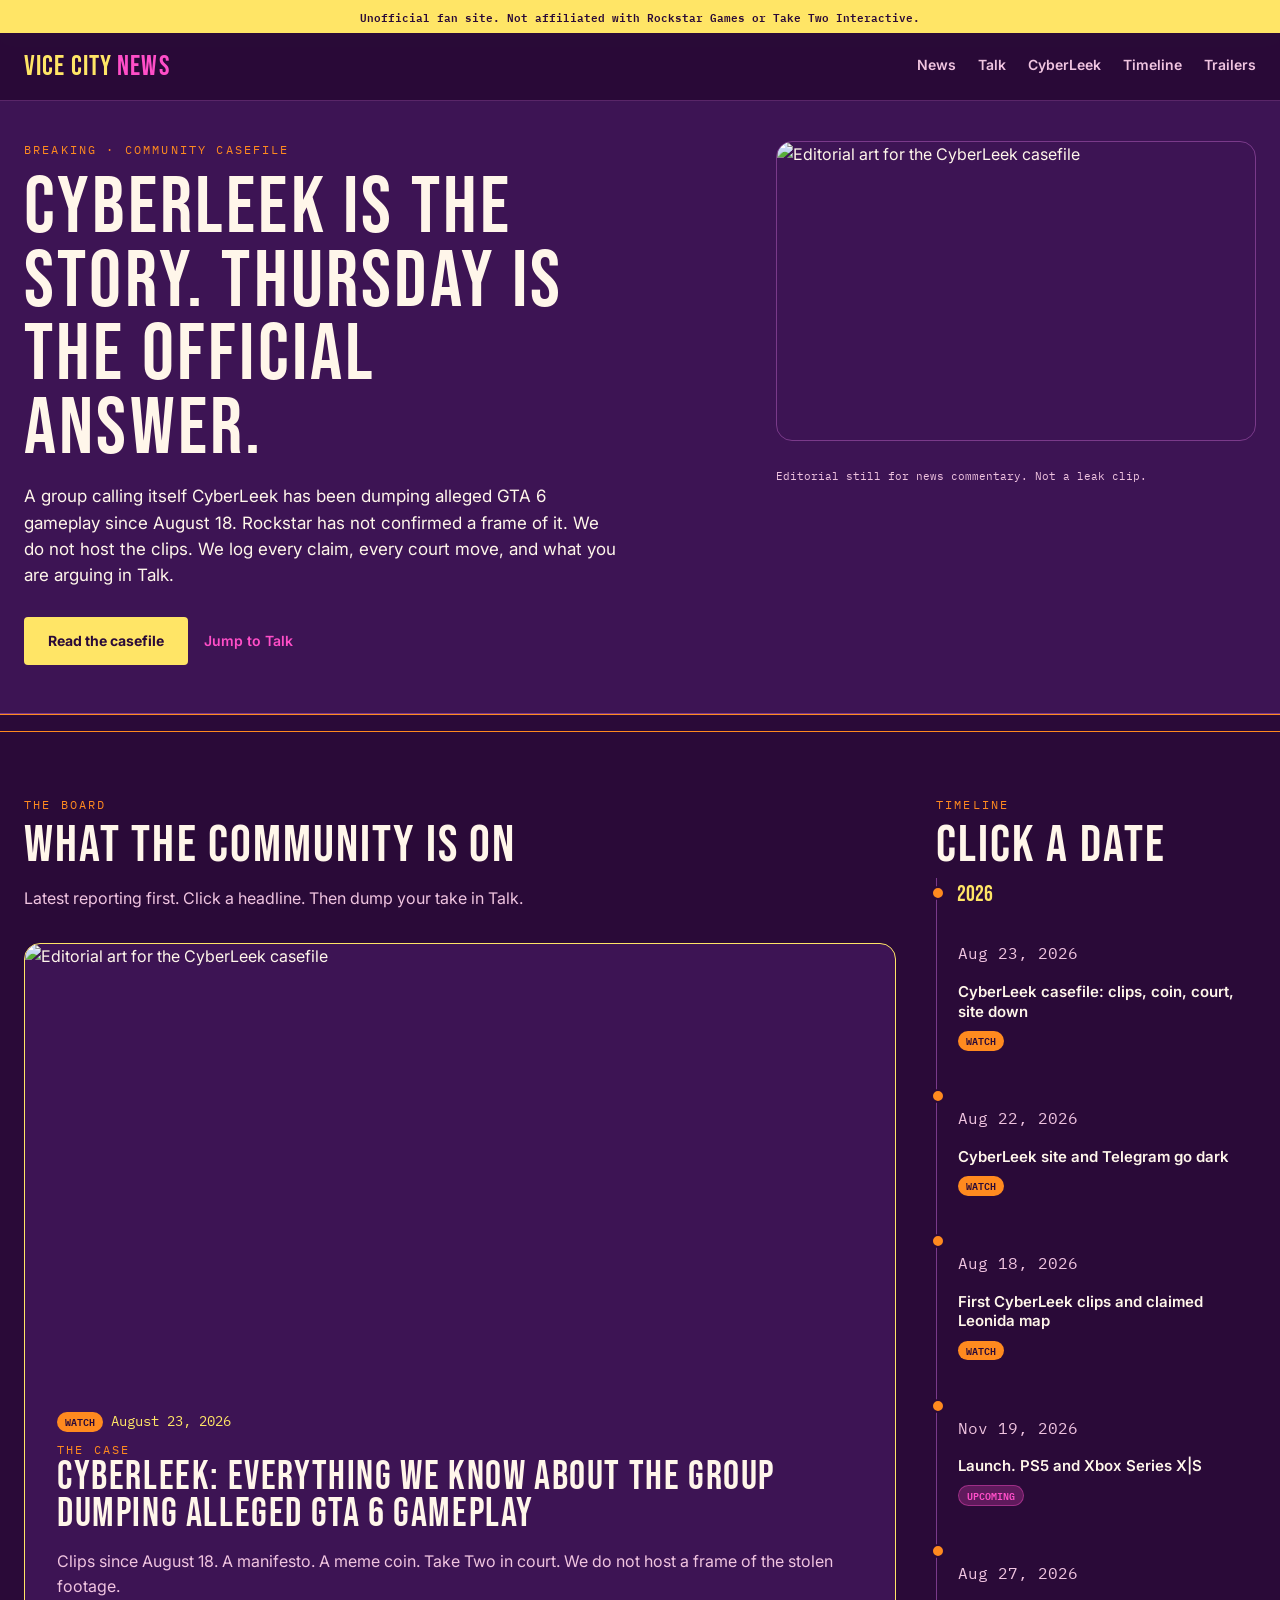
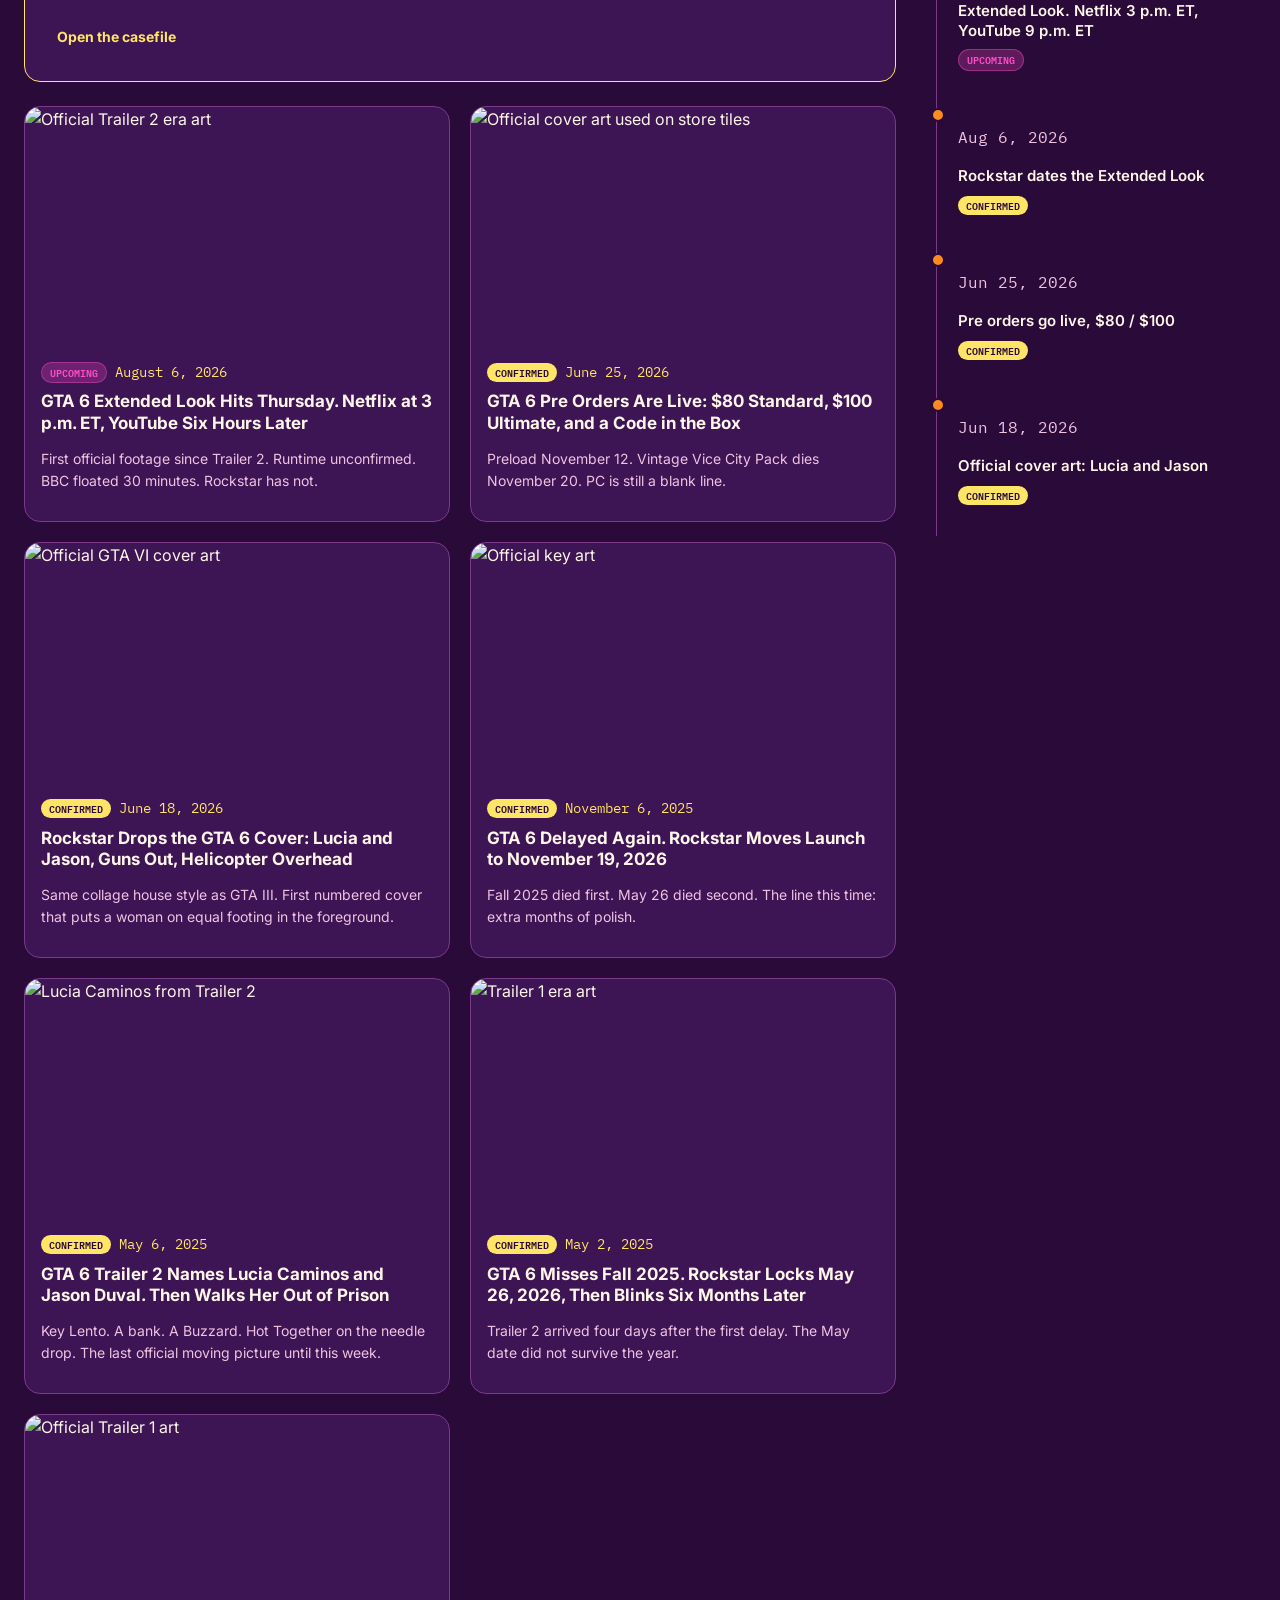
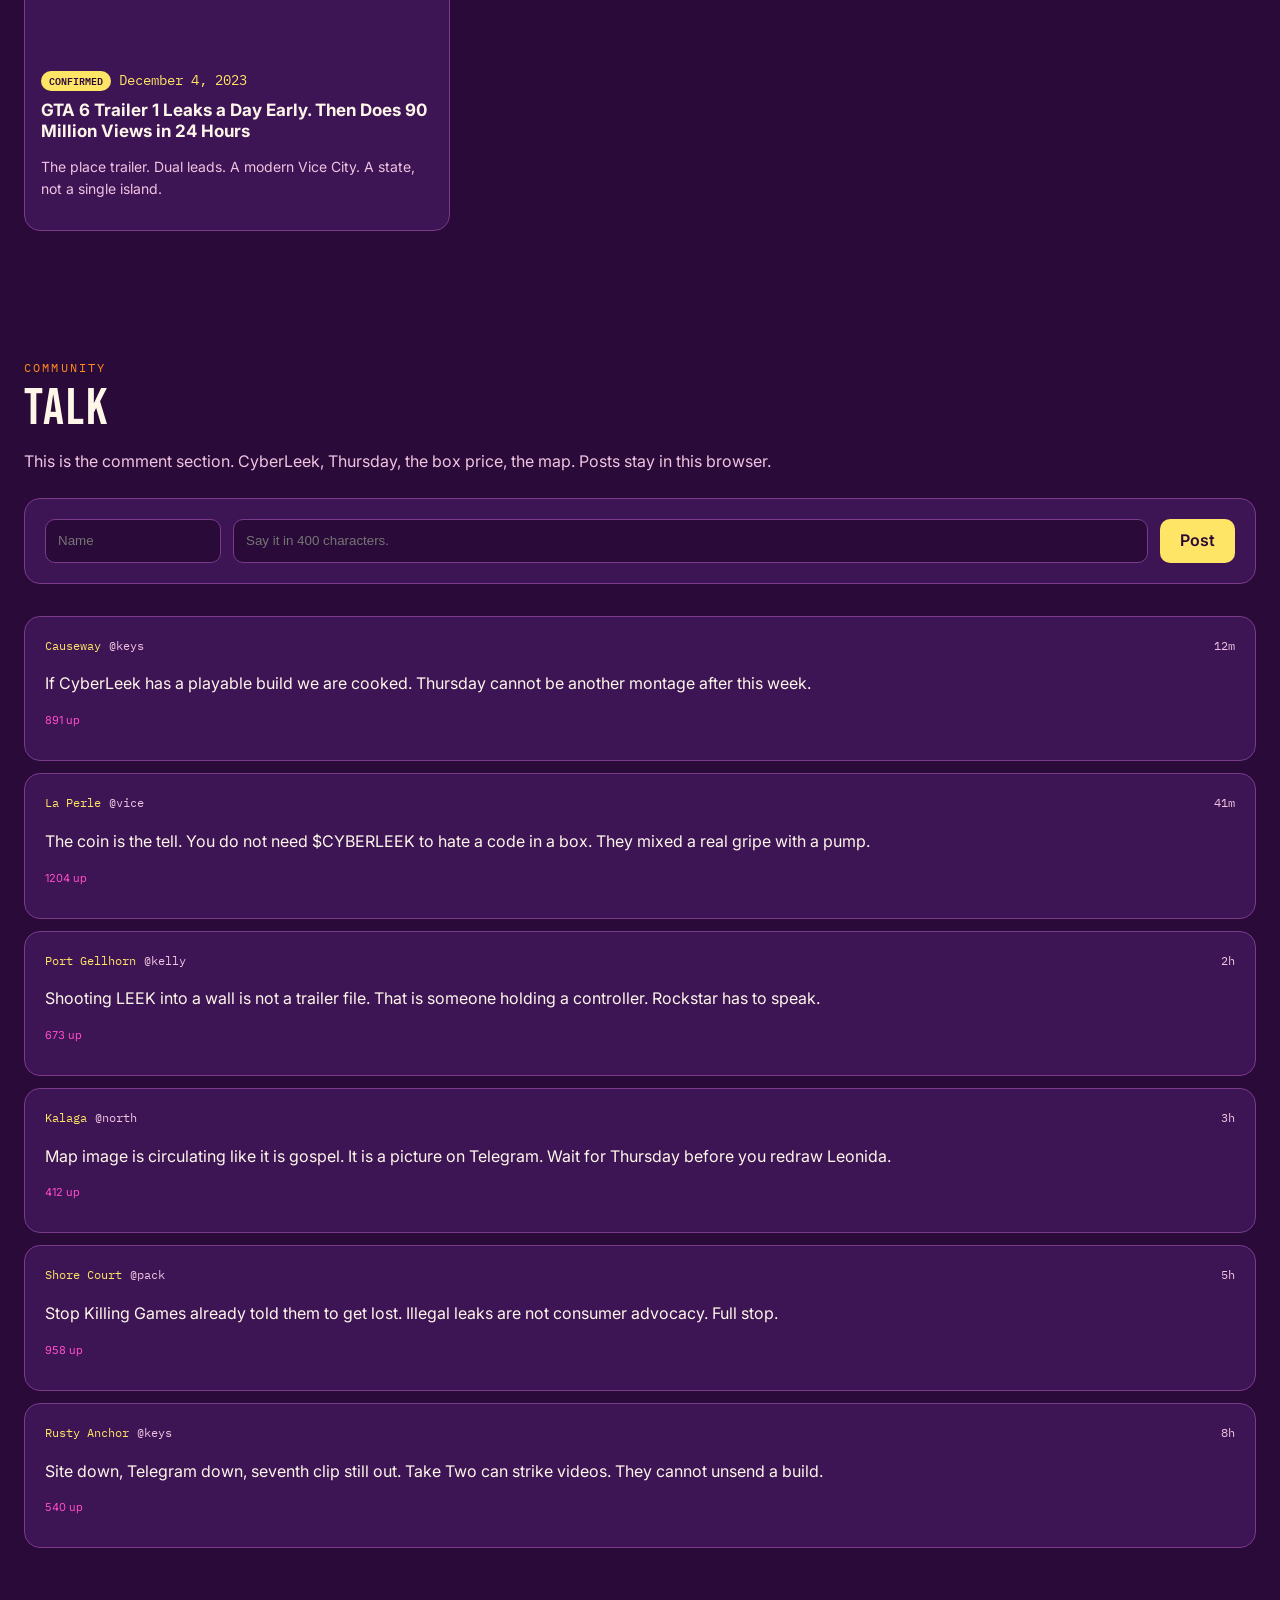
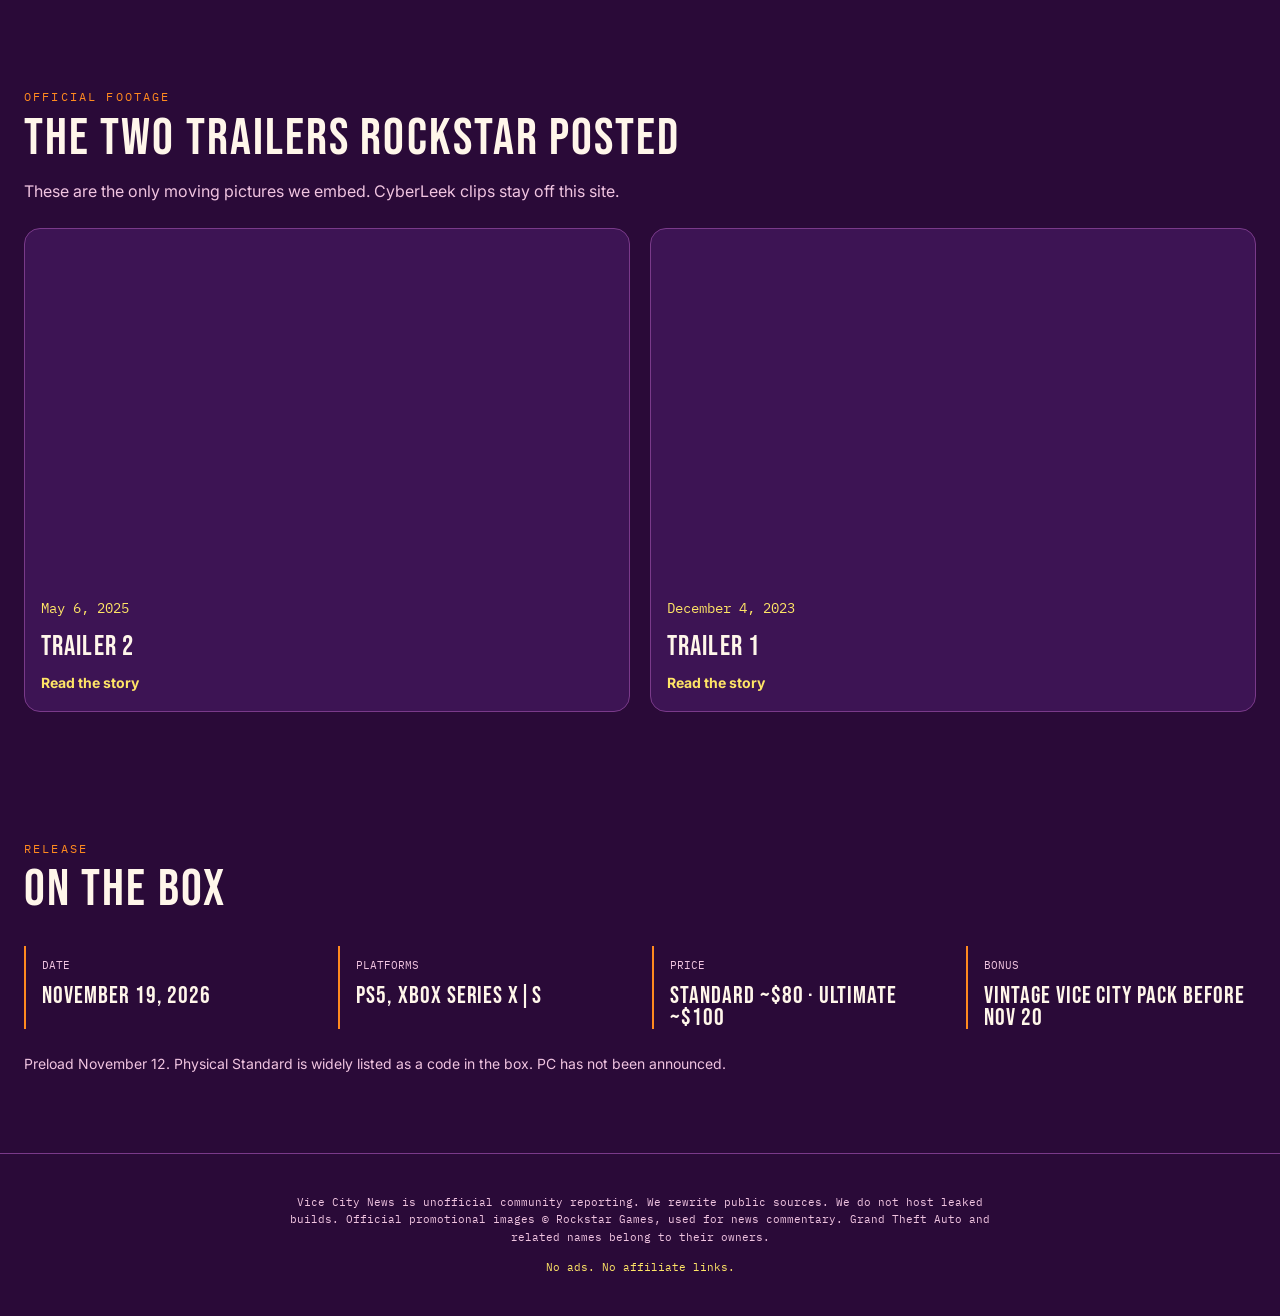
==== index.html @ 36fcb544 "Publish community newsroom homepage: CyberLeek lead, Talk, timeline" ====
<!DOCTYPE html><html lang="en"><head>
<meta charset="UTF-8"><meta name="viewport" content="width=device-width, initial-scale=1">
<title>Vice City News</title><meta name="description" content="Unofficial GTA 6 community news. CyberLeek casefile, Lucia Caminos, Jason Duval, Leonida. Not affiliated with Rockstar or Take Two.">
<link rel="preconnect" href="https://fonts.googleapis.com">
<link href="https://fonts.googleapis.com/css2?family=Bebas+Neue&family=IBM+Plex+Mono:wght@400;500;600&family=Inter:wght@400;500;600;700;800&display=swap" rel="stylesheet">
<link rel="stylesheet" href="styles.css">
</head><body><div class="disclaimer">Unofficial fan site. Not affiliated with Rockstar Games or Take Two Interactive.</div>
<header class="top"><a class="logo" href="">VICE CITY <span>NEWS</span></a>
<button class="nav-btn" id="nav-btn" aria-label="Menu">Menu</button>
<nav id="nav">
<a href="#news">News</a><a href="#talk">Talk</a>
<a href="wire/cyberleek-casefile/">CyberLeek</a>
<a href="#timeline">Timeline</a><a href="#footage">Trailers</a>
</nav></header>
<section class="break"><div class="wrap two"><div>
<p class="kicker orange">BREAKING · COMMUNITY CASEFILE</p>
<h1>CyberLeek is the story. Thursday is the official answer.</h1>
<p class="lede">A group calling itself CyberLeek has been dumping alleged GTA 6 gameplay since August 18. Rockstar has not confirmed a frame of it. We do not host the clips. We log every claim, every court move, and what you are arguing in Talk.</p>
<div class="cta-row"><a class="btn" href="wire/cyberleek-casefile/">Read the casefile</a><a class="ghost" href="#talk">Jump to Talk</a></div>
</div><div>
<img class="hero-img" src="https://media-rockstargames-com.akamaized.net/tina-uploads/tina-img/2025/05/06/gta6-trailer-2-lucia.jpg" alt="Editorial art for the CyberLeek casefile">
<div id="countdown" class="countdown"></div>
<p class="mono muted xs">Editorial still for news commentary. Not a leak clip.</p>
</div></div></section>
<div class="ticker-wrap"><div class="ticker" id="ticker"></div></div>
<section id="news" class="wrap board"><div>
<p class="kicker orange">THE BOARD</p>
<h2 class="display">What the community is on</h2>
<p class="muted">Latest reporting first. Click a headline. Then dump your take in Talk.</p>
<a class="lead" href="wire/cyberleek-casefile/"><img src="https://media-rockstargames-com.akamaized.net/tina-uploads/tina-img/2025/05/06/gta6-trailer-2-lucia.jpg" alt="Editorial art for the CyberLeek casefile"><div class="pad lg"><div class="row"><span class="badge badge-watch">watch</span><span class="mono yellow sm">August 23, 2026</span></div><p class="kicker orange">The case</p><h3 class="display big">CyberLeek: Everything We Know About The Group Dumping Alleged GTA 6 Gameplay</h3><p class="muted">Clips since August 18. A manifesto. A meme coin. Take Two in court. We do not host a frame of the stolen footage.</p><span class="inline">Open the casefile</span></div></a>
<div class="grid2"><a class="card" href="wire/extended-look-august-27/"><img src="https://media-rockstargames-com.akamaized.net/tina-uploads/tina-img/2025/05/06/gta6-trailer-2-keyart.jpg" alt="Official Trailer 2 era art" loading="lazy"><div class="pad"><div class="row"><span class="badge badge-upcoming">upcoming</span><span class="mono yellow sm">August 6, 2026</span></div><h3>GTA 6 Extended Look Hits Thursday. Netflix at 3 p.m. ET, YouTube Six Hours Later</h3><p class="muted sm">First official footage since Trailer 2. Runtime unconfirmed. BBC floated 30 minutes. Rockstar has not.</p></div></a><a class="card" href="wire/preorders-editions/"><img src="https://media-rockstargames-com.akamaized.net/tina-uploads/tina-img/2026/06/18/gta6-cover-art.jpg" alt="Official cover art used on store tiles" loading="lazy"><div class="pad"><div class="row"><span class="badge badge-confirmed">confirmed</span><span class="mono yellow sm">June 25, 2026</span></div><h3>GTA 6 Pre Orders Are Live: $80 Standard, $100 Ultimate, and a Code in the Box</h3><p class="muted sm">Preload November 12. Vintage Vice City Pack dies November 20. PC is still a blank line.</p></div></a><a class="card" href="wire/cover-art/"><img src="https://media-rockstargames-com.akamaized.net/tina-uploads/tina-img/2026/06/18/gta6-cover-art.jpg" alt="Official GTA VI cover art" loading="lazy"><div class="pad"><div class="row"><span class="badge badge-confirmed">confirmed</span><span class="mono yellow sm">June 18, 2026</span></div><h3>Rockstar Drops the GTA 6 Cover: Lucia and Jason, Guns Out, Helicopter Overhead</h3><p class="muted sm">Same collage house style as GTA III. First numbered cover that puts a woman on equal footing in the foreground.</p></div></a><a class="card" href="wire/second-delay/"><img src="https://media-rockstargames-com.akamaized.net/tina-uploads/tina-img/2025/05/06/gta6-trailer-2-keyart.jpg" alt="Official key art" loading="lazy"><div class="pad"><div class="row"><span class="badge badge-confirmed">confirmed</span><span class="mono yellow sm">November 6, 2025</span></div><h3>GTA 6 Delayed Again. Rockstar Moves Launch to November 19, 2026</h3><p class="muted sm">Fall 2025 died first. May 26 died second. The line this time: extra months of polish.</p></div></a><a class="card" href="wire/trailer-two/"><img src="https://media-rockstargames-com.akamaized.net/tina-uploads/tina-img/2025/05/06/gta6-trailer-2-lucia.jpg" alt="Lucia Caminos from Trailer 2" loading="lazy"><div class="pad"><div class="row"><span class="badge badge-confirmed">confirmed</span><span class="mono yellow sm">May 6, 2025</span></div><h3>GTA 6 Trailer 2 Names Lucia Caminos and Jason Duval. Then Walks Her Out of Prison</h3><p class="muted sm">Key Lento. A bank. A Buzzard. Hot Together on the needle drop. The last official moving picture until this week.</p></div></a><a class="card" href="wire/first-delay/"><img src="https://media-rockstargames-com.akamaized.net/tina-uploads/tina-img/2023/12/04/gta6-trailer-1-keyart.jpg" alt="Trailer 1 era art" loading="lazy"><div class="pad"><div class="row"><span class="badge badge-confirmed">confirmed</span><span class="mono yellow sm">May 2, 2025</span></div><h3>GTA 6 Misses Fall 2025. Rockstar Locks May 26, 2026, Then Blinks Six Months Later</h3><p class="muted sm">Trailer 2 arrived four days after the first delay. The May date did not survive the year.</p></div></a><a class="card" href="wire/trailer-one/"><img src="https://media-rockstargames-com.akamaized.net/tina-uploads/tina-img/2023/12/04/gta6-trailer-1-keyart.jpg" alt="Official Trailer 1 art" loading="lazy"><div class="pad"><div class="row"><span class="badge badge-confirmed">confirmed</span><span class="mono yellow sm">December 4, 2023</span></div><h3>GTA 6 Trailer 1 Leaks a Day Early. Then Does 90 Million Views in 24 Hours</h3><p class="muted sm">The place trailer. Dual leads. A modern Vice City. A state, not a single island.</p></div></a></div>
</div>
<aside id="timeline"><p class="kicker orange">TIMELINE</p><h2 class="display">Click a date</h2><ol class="tl">
<li><p class="tl-year">2026</p><a href="wire/cyberleek-casefile/"><p class="mono muted">Aug 23, 2026</p><p class="tl-title">CyberLeek casefile: clips, coin, court, site down</p><span class="badge badge-watch">watch</span></a></li>
<li><a href="wire/cyberleek-casefile/"><p class="mono muted">Aug 22, 2026</p><p class="tl-title">CyberLeek site and Telegram go dark</p><span class="badge badge-watch">watch</span></a></li>
<li><a href="wire/cyberleek-casefile/"><p class="mono muted">Aug 18, 2026</p><p class="tl-title">First CyberLeek clips and claimed Leonida map</p><span class="badge badge-watch">watch</span></a></li>
<li><a href="wire/preorders-editions/"><p class="mono muted">Nov 19, 2026</p><p class="tl-title">Launch. PS5 and Xbox Series X|S</p><span class="badge badge-upcoming">upcoming</span></a></li>
<li><a href="wire/extended-look-august-27/"><p class="mono muted">Aug 27, 2026</p><p class="tl-title">Extended Look. Netflix 3 p.m. ET, YouTube 9 p.m. ET</p><span class="badge badge-upcoming">upcoming</span></a></li>
<li><a href="wire/extended-look-august-27/"><p class="mono muted">Aug 6, 2026</p><p class="tl-title">Rockstar dates the Extended Look</p><span class="badge badge-confirmed">confirmed</span></a></li>
<li><a href="wire/preorders-editions/"><p class="mono muted">Jun 25, 2026</p><p class="tl-title">Pre orders go live, $80 / $100</p><span class="badge badge-confirmed">confirmed</span></a></li>
<li><a href="wire/cover-art/"><p class="mono muted">Jun 18, 2026</p><p class="tl-title">Official cover art: Lucia and Jason</p><span class="badge badge-confirmed">confirmed</span></a></li>
</ol></aside>
</section>
<section id="talk" class="wrap">
<p class="kicker orange">COMMUNITY</p><h2 class="display">Talk</h2>
<p class="muted">This is the comment section. CyberLeek, Thursday, the box price, the map. Posts stay in this browser.</p>
<form id="talk-form" class="talk-form"><input id="talk-name" maxlength="24" placeholder="Name"><input id="talk-text" maxlength="400" placeholder="Say it in 400 characters."><button type="submit">Post</button></form>
<div id="talk-list"><article class="post"><div class="post-meta"><span class="yellow">Causeway</span> @keys<span class="right">12m</span></div><p>If CyberLeek has a playable build we are cooked. Thursday cannot be another montage after this week.</p><p class="pink xs">891 up</p></article><article class="post"><div class="post-meta"><span class="yellow">La Perle</span> @vice<span class="right">41m</span></div><p>The coin is the tell. You do not need $CYBERLEEK to hate a code in a box. They mixed a real gripe with a pump.</p><p class="pink xs">1204 up</p></article><article class="post"><div class="post-meta"><span class="yellow">Port Gellhorn</span> @kelly<span class="right">2h</span></div><p>Shooting LEEK into a wall is not a trailer file. That is someone holding a controller. Rockstar has to speak.</p><p class="pink xs">673 up</p></article><article class="post"><div class="post-meta"><span class="yellow">Kalaga</span> @north<span class="right">3h</span></div><p>Map image is circulating like it is gospel. It is a picture on Telegram. Wait for Thursday before you redraw Leonida.</p><p class="pink xs">412 up</p></article><article class="post"><div class="post-meta"><span class="yellow">Shore Court</span> @pack<span class="right">5h</span></div><p>Stop Killing Games already told them to get lost. Illegal leaks are not consumer advocacy. Full stop.</p><p class="pink xs">958 up</p></article><article class="post"><div class="post-meta"><span class="yellow">Rusty Anchor</span> @keys<span class="right">8h</span></div><p>Site down, Telegram down, seventh clip still out. Take Two can strike videos. They cannot unsend a build.</p><p class="pink xs">540 up</p></article></div>
</section>
<section id="footage" class="wrap">
<p class="kicker orange">OFFICIAL FOOTAGE</p>
<h2 class="display">The two trailers Rockstar posted</h2>
<p class="muted">These are the only moving pictures we embed. CyberLeek clips stay off this site.</p>
<div class="grid2">
<article class="card"><div class="video"><iframe title="Trailer 2" src="https://www.youtube-nocookie.com/embed/VQRLujxTm3c" allowfullscreen></iframe></div><div class="pad"><p class="mono yellow sm">May 6, 2025</p><h3 class="display">Trailer 2</h3><a class="inline" href="wire/trailer-two/">Read the story</a></div></article>
<article class="card"><div class="video"><iframe title="Trailer 1" src="https://www.youtube-nocookie.com/embed/QdBZY2fkU-0" allowfullscreen></iframe></div><div class="pad"><p class="mono yellow sm">December 4, 2023</p><h3 class="display">Trailer 1</h3><a class="inline" href="wire/trailer-one/">Read the story</a></div></article>
</div>
</section>
<section id="release" class="wrap">
<p class="kicker orange">RELEASE</p><h2 class="display">On the box</h2>
<div class="facts">
<div><p class="mono muted xs">DATE</p><p class="display">November 19, 2026</p></div>
<div><p class="mono muted xs">PLATFORMS</p><p class="display">PS5, Xbox Series X|S</p></div>
<div><p class="mono muted xs">PRICE</p><p class="display">Standard ~$80 · Ultimate ~$100</p></div>
<div><p class="mono muted xs">BONUS</p><p class="display">Vintage Vice City Pack before Nov 20</p></div>
</div>
<p class="muted sm">Preload November 12. Physical Standard is widely listed as a code in the box. PC has not been announced.</p>
</section>
<footer><p>Vice City News is unofficial community reporting. We rewrite public sources. We do not host leaked builds. Official promotional images © Rockstar Games, used for news commentary. Grand Theft Auto and related names belong to their owners.</p><p class="yellow">No ads. No affiliate links.</p></footer><script src="script.js"></script></body></html>
---- styles.css ----
:root{--bg:#2a0a38;--panel:#3d1454;--pink:#ff4ec8;--orange:#ff8a1f;--yellow:#ffe566;--fg:#fff6ea;--muted:#f0c4e0;--line:#7a3a8a}
*{box-sizing:border-box}html{scroll-behavior:smooth}
body{margin:0;background:var(--bg);color:var(--fg);font-family:Inter,ui-sans-serif,system-ui,sans-serif;line-height:1.55}
img{display:block;width:100%;object-fit:cover;object-position:center}a{color:inherit;text-decoration:none}button{font:inherit;cursor:pointer}
.disclaimer{background:var(--yellow);color:#2a0a38;text-align:center;font-family:"IBM Plex Mono",monospace;font-size:11px;font-weight:600;padding:8px 16px}
.top{position:sticky;top:0;z-index:40;display:flex;align-items:center;justify-content:space-between;gap:16px;padding:12px 24px;background:rgba(42,10,56,.92);backdrop-filter:blur(10px);border-bottom:1px solid rgba(122,58,138,.6)}
.logo{font-family:"Bebas Neue",Impact,sans-serif;font-size:28px;letter-spacing:.04em;color:var(--yellow)}.logo span{color:var(--pink)}
.top nav{display:flex;gap:22px}.top nav a{font-size:14px;font-weight:600;color:var(--muted);border-bottom:2px solid transparent;padding-bottom:2px}
.top nav a:hover{color:var(--fg);border-color:var(--orange)}
.nav-btn{display:none;background:transparent;color:var(--fg);border:1px solid var(--line);border-radius:10px;padding:8px 12px}
.wrap{max-width:1400px;margin:0 auto;padding:64px 24px}
.break{background:var(--panel);border-bottom:1px solid var(--line)}.break .wrap{padding-top:40px;padding-bottom:48px}
.two{display:grid;gap:32px}
@media(min-width:900px){.two{grid-template-columns:1.2fr .8fr}.board{display:grid;grid-template-columns:1fr 320px;gap:40px}.article{display:grid;grid-template-columns:minmax(0,42rem) 280px;gap:48px}}
.kicker{font-family:"IBM Plex Mono",monospace;font-size:12px;letter-spacing:.18em;text-transform:uppercase;margin:0}
.orange{color:var(--orange)}.yellow{color:var(--yellow)}.pink{color:var(--pink)}.muted{color:var(--muted)}
.display,h1,h2.display{font-family:"Bebas Neue",Impact,sans-serif;letter-spacing:.04em;line-height:.92;font-weight:400}
h1{font-size:clamp(42px,7vw,80px);max-width:18ch;margin:12px 0 0}h2.display{font-size:clamp(32px,5vw,52px);margin:8px 0}
.lede{max-width:54ch;font-size:17px}
.cta-row{display:flex;flex-wrap:wrap;gap:16px;align-items:center;margin-top:28px}
.btn{display:inline-flex;align-items:center;height:48px;padding:0 24px;background:var(--yellow);color:var(--bg);font-weight:700;font-size:14px;border-radius:4px}
.ghost{color:var(--pink);font-weight:600;font-size:14px}
.hero-img{aspect-ratio:16/10;border-radius:16px;border:1px solid var(--line)}.hero-img.wide{aspect-ratio:16/8;margin-top:32px}
.countdown{display:flex;flex-wrap:wrap;gap:12px;margin:16px 0 8px}
.cd{min-width:72px;padding:10px 12px;background:var(--bg);border:1px solid var(--line);border-radius:10px;text-align:center}
.cd b{display:block;font-family:"Bebas Neue",Impact,sans-serif;font-size:28px;color:var(--yellow)}
.cd span{font-family:"IBM Plex Mono",monospace;font-size:10px;color:var(--muted)}
.ticker-wrap{overflow:hidden;border-block:1px solid var(--orange);padding:8px 0}
.ticker{display:flex;gap:40px;white-space:nowrap;font-family:"IBM Plex Mono",monospace;font-size:12px;text-transform:uppercase;color:var(--yellow);animation:ticker 28s linear infinite}
@keyframes ticker{from{transform:translateX(0)}to{transform:translateX(-50%)}}
.lead{display:block;margin-top:32px;overflow:hidden;border-radius:16px;border:1px solid var(--yellow);background:var(--panel)}
.lead img{aspect-ratio:16/8}
.card{display:block;overflow:hidden;border-radius:16px;border:1px solid var(--line);background:var(--panel);transition:transform .2s,border-color .2s}
.card:hover{transform:translateY(-4px);border-color:var(--yellow)}.card img{aspect-ratio:16/9}
.pad{padding:16px}.pad.lg{padding:32px}
.grid2{display:grid;gap:20px;margin-top:24px}@media(min-width:700px){.grid2{grid-template-columns:1fr 1fr}}
.row{display:flex;align-items:center;gap:8px;margin-bottom:8px}
.badge{display:inline-block;border-radius:999px;padding:2px 8px;font-family:"IBM Plex Mono",monospace;font-size:10px;font-weight:600;text-transform:uppercase}
.badge-confirmed{background:var(--yellow);color:var(--bg)}.badge-upcoming{background:rgba(255,78,200,.25);color:var(--pink);border:1px solid rgba(255,78,200,.4)}.badge-watch{background:var(--orange);color:var(--bg)}
.mono{font-family:"IBM Plex Mono",monospace}.sm{font-size:14px}.xs{font-size:11px}.b{font-weight:600}
h3{margin:0;font-size:17px;font-weight:700;line-height:1.25}h3.display{font-size:28px;font-weight:400}h3.big{font-size:clamp(28px,4vw,40px)}
.video{position:relative;aspect-ratio:16/9}.video iframe,.video.tall iframe{position:absolute;inset:0;width:100%;height:100%;border:0}
.video.tall{position:relative;aspect-ratio:16/9;margin-top:40px;border-radius:16px;overflow:hidden;border:1px solid var(--line)}
.facts{display:grid;gap:24px;margin:32px 0 24px}@media(min-width:700px){.facts{grid-template-columns:repeat(4,1fr)}}
.facts>div{border-left:2px solid var(--orange);padding-left:16px}.facts .display{font-size:24px;margin:4px 0 0}
.tl{list-style:none;margin:0;padding:0 0 0 20px;border-left:1px solid var(--line)}
.tl li{position:relative;padding:0 0 20px}.tl li::before{content:"";position:absolute;left:-26px;top:8px;width:10px;height:10px;border-radius:50%;background:var(--orange);border:2px solid var(--bg)}
.tl-year{font-family:"Bebas Neue",Impact,sans-serif;font-size:22px;color:var(--yellow);margin:0 0 4px}
.tl-title{font-weight:600;font-size:15px;line-height:1.3;margin:2px 0 6px}
.tl a{display:block;padding:8px;margin-left:-8px;border-radius:10px;border:1px solid transparent}
.tl a:hover{border-color:var(--yellow);background:var(--panel)}
.talk-form{display:flex;flex-direction:column;gap:12px;margin:24px 0 32px;padding:20px;background:var(--panel);border:1px solid var(--line);border-radius:16px}
@media(min-width:800px){.talk-form{flex-direction:row}}
.talk-form input{height:44px;border-radius:10px;border:1px solid var(--line);background:var(--bg);color:var(--fg);padding:0 12px;min-width:0;flex:1}
.talk-form input:first-child{flex:0 0 176px}
.talk-form button{height:44px;padding:0 20px;background:var(--yellow);color:var(--bg);border:0;border-radius:10px;font-weight:600}
.post{background:var(--panel);border:1px solid var(--line);border-radius:16px;padding:20px;margin-bottom:12px}
.post-meta{font-family:"IBM Plex Mono",monospace;font-size:12px;color:var(--muted);margin-bottom:8px;display:flex;gap:8px}.right{margin-left:auto}
.prose{font-size:17px;line-height:1.65;color:rgba(255,246,234,.9);margin:0 0 16px}
.h2{font-family:"Bebas Neue",Impact,sans-serif;font-size:clamp(26px,3vw,36px);color:var(--yellow);letter-spacing:.04em;margin:40px 0 12px}
.bullets{margin:0 0 24px;padding-left:22px;font-size:17px}.bullets li{margin:8px 0}
.cta-box{margin-top:40px;padding:20px;border-radius:16px;border:1px solid rgba(255,229,102,.4);background:var(--panel)}
.cta-box p{font-size:18px;font-weight:600;margin:0 0 12px}
.inline{display:inline-flex;margin-top:12px;color:var(--yellow);font-weight:700;font-size:14px}
.dek{font-size:18px;font-weight:500;color:var(--muted)}.mt{margin-top:24px}
.more{list-style:none;padding:0;margin:0;display:grid;gap:8px}
.more a{display:block;padding:12px;border:1px solid var(--line);border-radius:10px}.more a:hover{border-color:var(--yellow)}
footer{border-top:1px solid var(--line);padding:40px 24px;text-align:center}
footer p{max-width:720px;margin:0 auto;font-family:"IBM Plex Mono",monospace;font-size:11px;line-height:1.6;color:var(--muted)}
footer .yellow{margin-top:12px;color:var(--yellow)}
@media(max-width:799px){.nav-btn{display:grid}.top nav{display:none;position:absolute;left:0;right:0;top:100%;flex-direction:column;gap:0;background:var(--bg);border-bottom:1px solid var(--line);padding:8px 16px 16px}.top nav.open{display:flex}.top nav a{padding:12px}}
@media(prefers-reduced-motion:reduce){.ticker{animation:none}html{scroll-behavior:auto}}
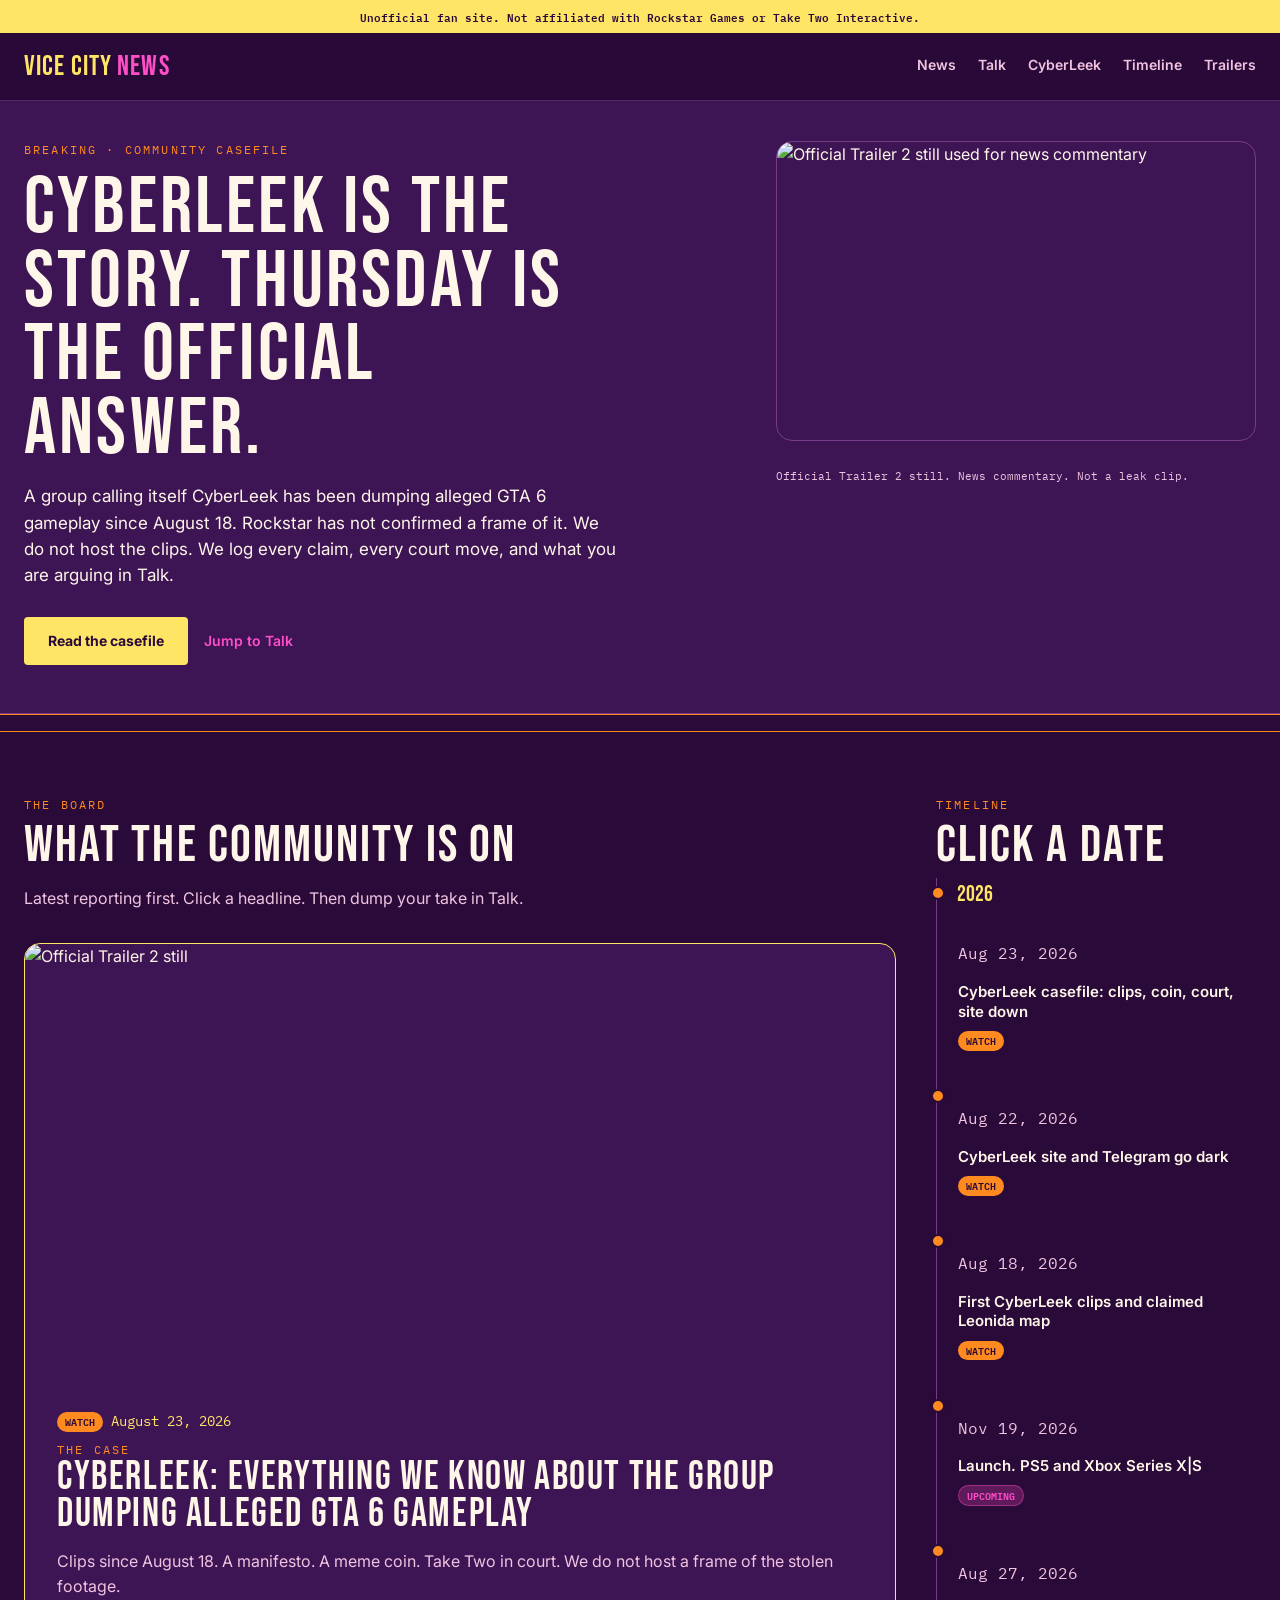
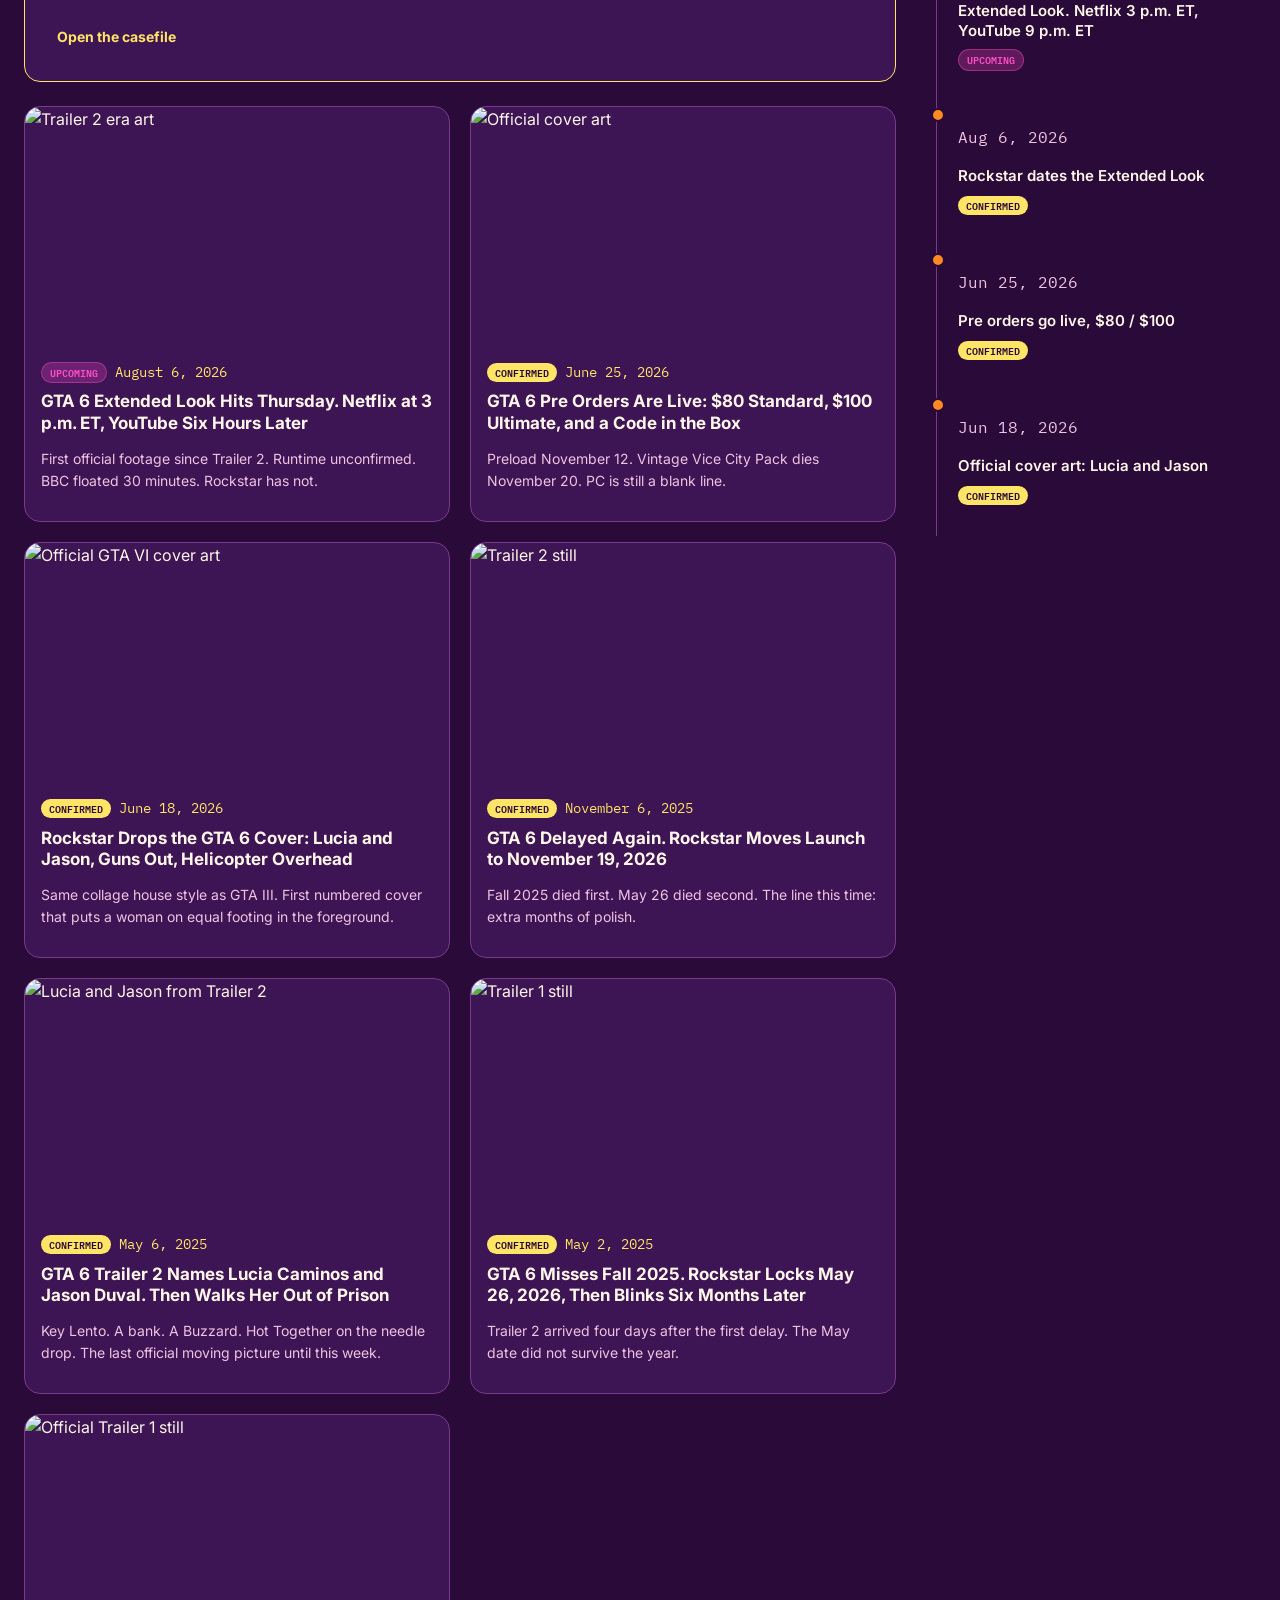
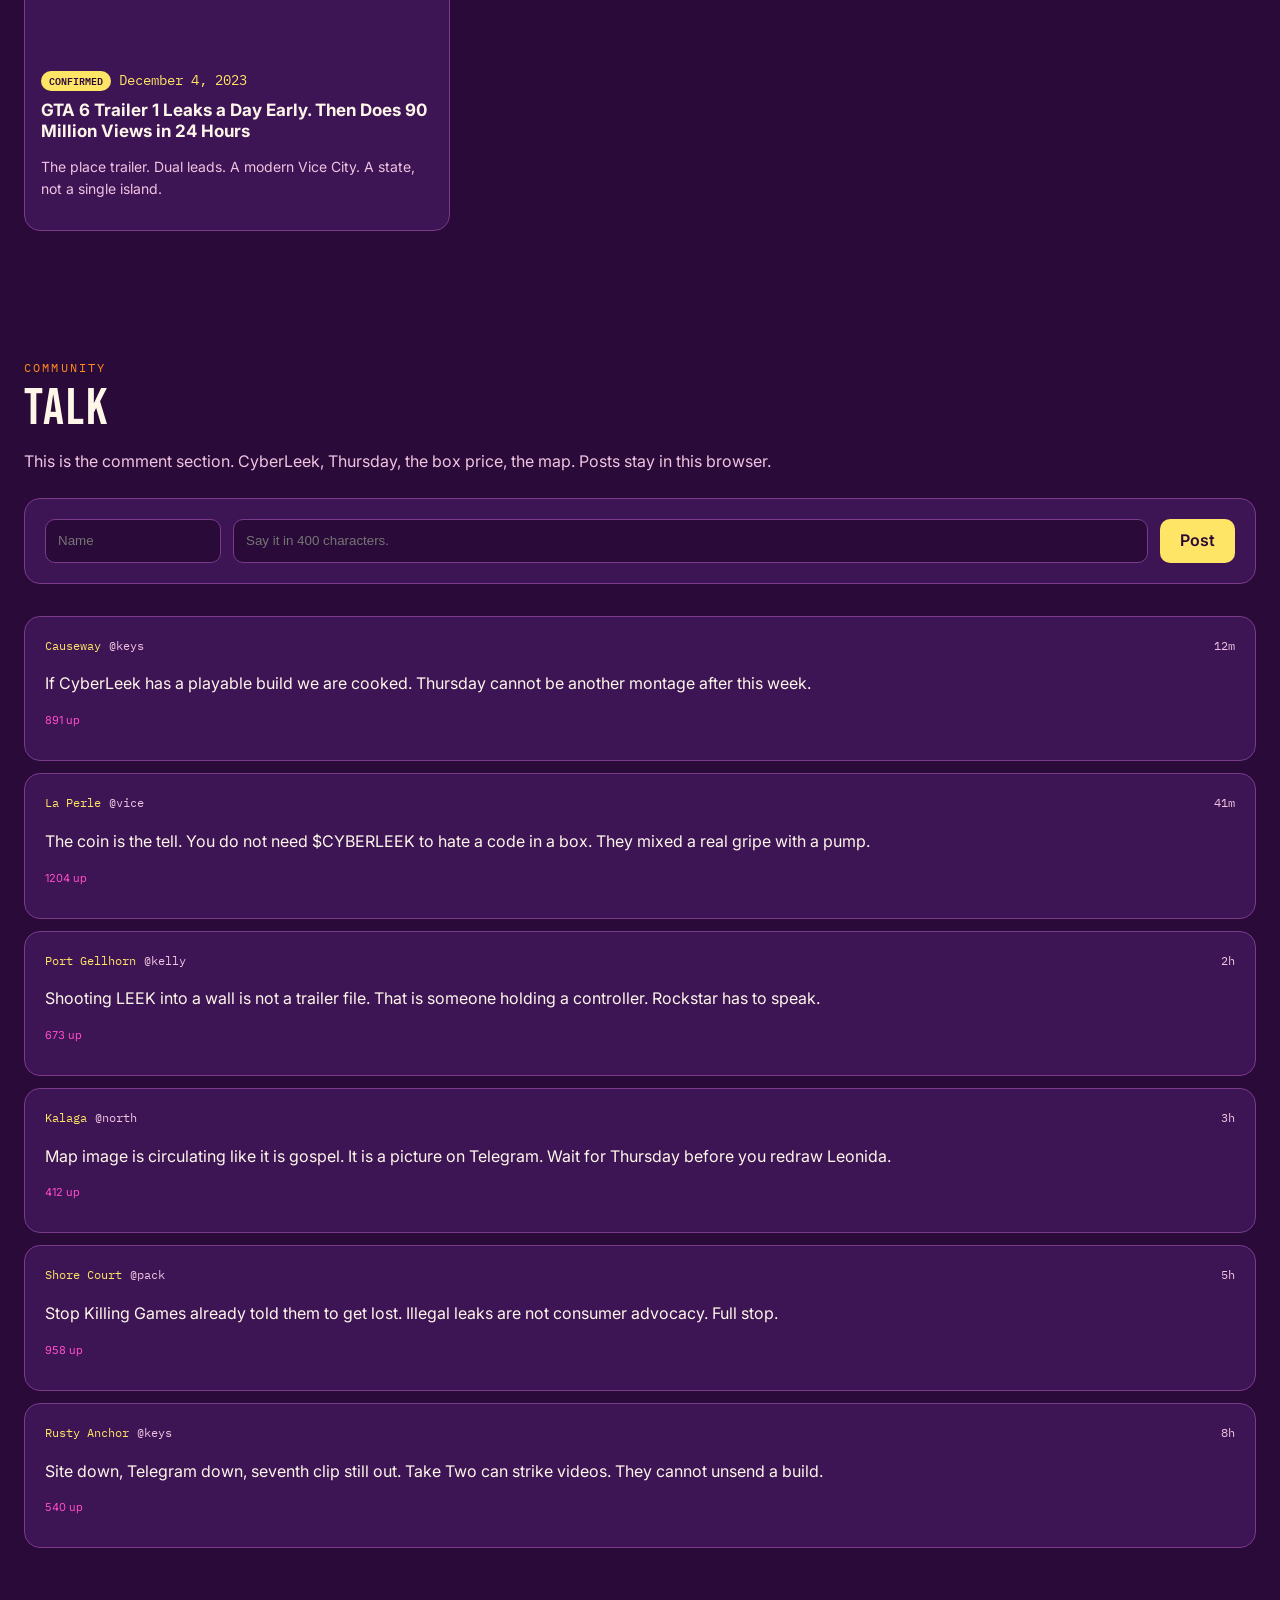
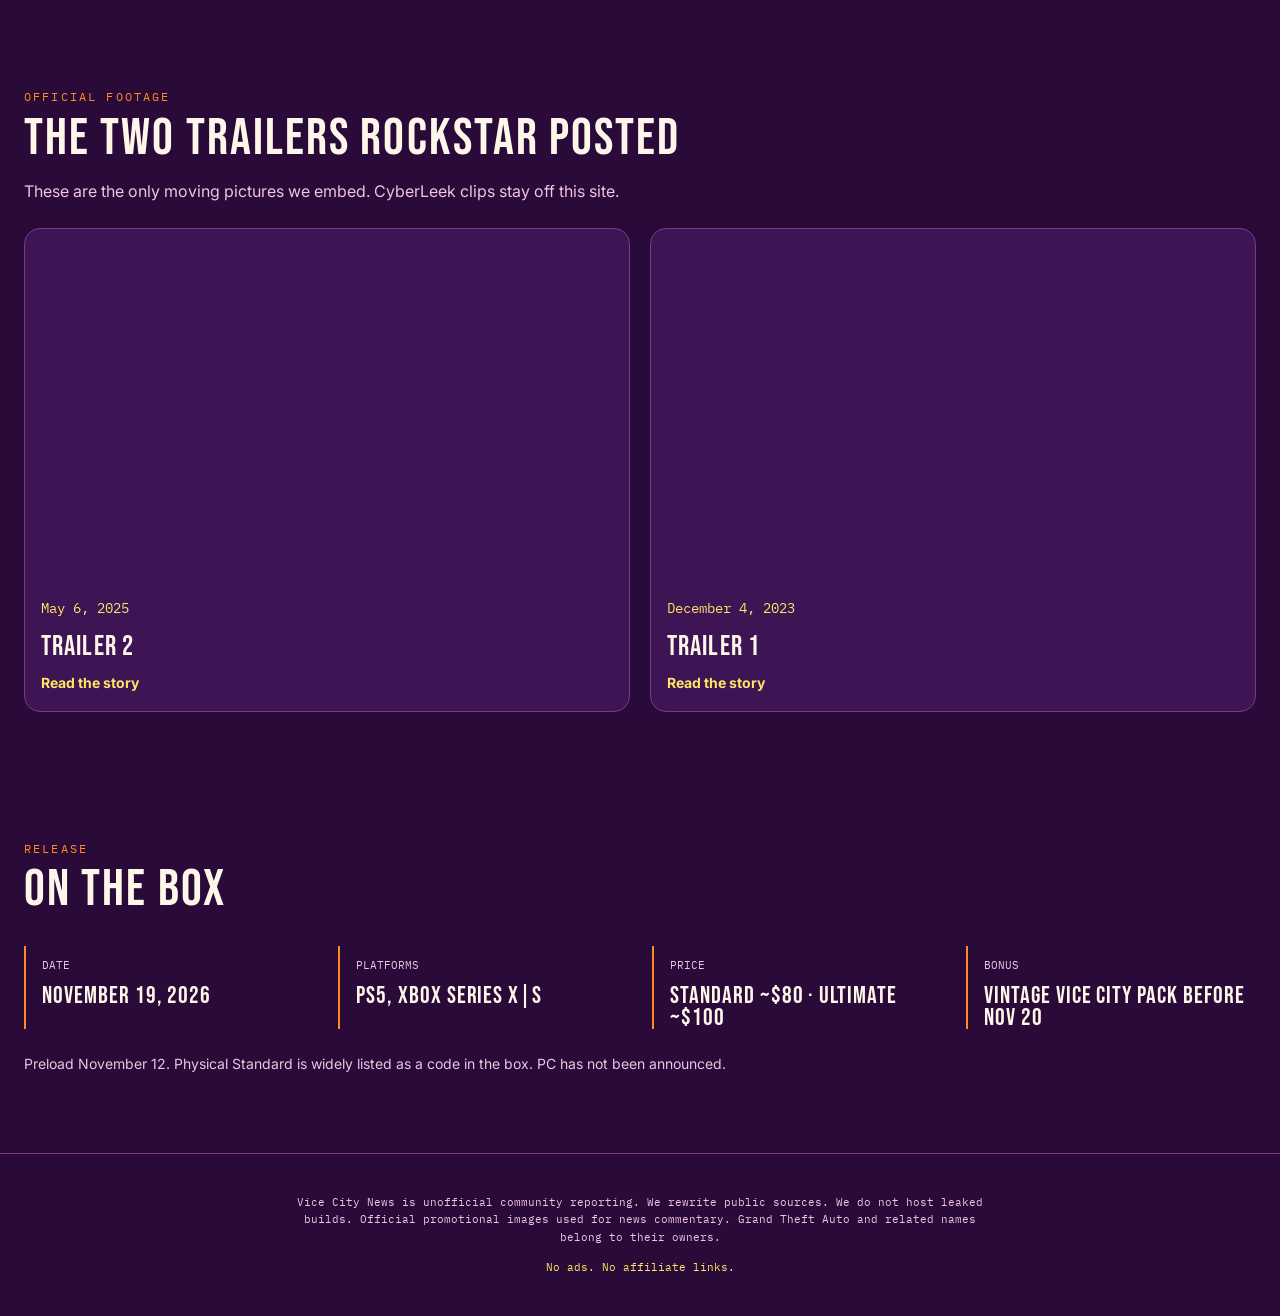
==== commit 127a5ff9: "Fix broken image URLs: use YouTube trailer thumbs and BBC cover art" ====
--- a/index.html
+++ b/index.html
@@ -18,17 +18,17 @@
 <p class="lede">A group calling itself CyberLeek has been dumping alleged GTA 6 gameplay since August 18. Rockstar has not confirmed a frame of it. We do not host the clips. We log every claim, every court move, and what you are arguing in Talk.</p>
 <div class="cta-row"><a class="btn" href="wire/cyberleek-casefile/">Read the casefile</a><a class="ghost" href="#talk">Jump to Talk</a></div>
 </div><div>
-<img class="hero-img" src="https://media-rockstargames-com.akamaized.net/tina-uploads/tina-img/2025/05/06/gta6-trailer-2-lucia.jpg" alt="Editorial art for the CyberLeek casefile">
+<img class="hero-img" src="https://i.ytimg.com/vi/VQRLujxTm3c/maxresdefault.jpg" alt="Official Trailer 2 still used for news commentary">
 <div id="countdown" class="countdown"></div>
-<p class="mono muted xs">Editorial still for news commentary. Not a leak clip.</p>
+<p class="mono muted xs">Official Trailer 2 still. News commentary. Not a leak clip.</p>
 </div></div></section>
 <div class="ticker-wrap"><div class="ticker" id="ticker"></div></div>
 <section id="news" class="wrap board"><div>
 <p class="kicker orange">THE BOARD</p>
 <h2 class="display">What the community is on</h2>
 <p class="muted">Latest reporting first. Click a headline. Then dump your take in Talk.</p>
-<a class="lead" href="wire/cyberleek-casefile/"><img src="https://media-rockstargames-com.akamaized.net/tina-uploads/tina-img/2025/05/06/gta6-trailer-2-lucia.jpg" alt="Editorial art for the CyberLeek casefile"><div class="pad lg"><div class="row"><span class="badge badge-watch">watch</span><span class="mono yellow sm">August 23, 2026</span></div><p class="kicker orange">The case</p><h3 class="display big">CyberLeek: Everything We Know About The Group Dumping Alleged GTA 6 Gameplay</h3><p class="muted">Clips since August 18. A manifesto. A meme coin. Take Two in court. We do not host a frame of the stolen footage.</p><span class="inline">Open the casefile</span></div></a>
-<div class="grid2"><a class="card" href="wire/extended-look-august-27/"><img src="https://media-rockstargames-com.akamaized.net/tina-uploads/tina-img/2025/05/06/gta6-trailer-2-keyart.jpg" alt="Official Trailer 2 era art" loading="lazy"><div class="pad"><div class="row"><span class="badge badge-upcoming">upcoming</span><span class="mono yellow sm">August 6, 2026</span></div><h3>GTA 6 Extended Look Hits Thursday. Netflix at 3 p.m. ET, YouTube Six Hours Later</h3><p class="muted sm">First official footage since Trailer 2. Runtime unconfirmed. BBC floated 30 minutes. Rockstar has not.</p></div></a><a class="card" href="wire/preorders-editions/"><img src="https://media-rockstargames-com.akamaized.net/tina-uploads/tina-img/2026/06/18/gta6-cover-art.jpg" alt="Official cover art used on store tiles" loading="lazy"><div class="pad"><div class="row"><span class="badge badge-confirmed">confirmed</span><span class="mono yellow sm">June 25, 2026</span></div><h3>GTA 6 Pre Orders Are Live: $80 Standard, $100 Ultimate, and a Code in the Box</h3><p class="muted sm">Preload November 12. Vintage Vice City Pack dies November 20. PC is still a blank line.</p></div></a><a class="card" href="wire/cover-art/"><img src="https://media-rockstargames-com.akamaized.net/tina-uploads/tina-img/2026/06/18/gta6-cover-art.jpg" alt="Official GTA VI cover art" loading="lazy"><div class="pad"><div class="row"><span class="badge badge-confirmed">confirmed</span><span class="mono yellow sm">June 18, 2026</span></div><h3>Rockstar Drops the GTA 6 Cover: Lucia and Jason, Guns Out, Helicopter Overhead</h3><p class="muted sm">Same collage house style as GTA III. First numbered cover that puts a woman on equal footing in the foreground.</p></div></a><a class="card" href="wire/second-delay/"><img src="https://media-rockstargames-com.akamaized.net/tina-uploads/tina-img/2025/05/06/gta6-trailer-2-keyart.jpg" alt="Official key art" loading="lazy"><div class="pad"><div class="row"><span class="badge badge-confirmed">confirmed</span><span class="mono yellow sm">November 6, 2025</span></div><h3>GTA 6 Delayed Again. Rockstar Moves Launch to November 19, 2026</h3><p class="muted sm">Fall 2025 died first. May 26 died second. The line this time: extra months of polish.</p></div></a><a class="card" href="wire/trailer-two/"><img src="https://media-rockstargames-com.akamaized.net/tina-uploads/tina-img/2025/05/06/gta6-trailer-2-lucia.jpg" alt="Lucia Caminos from Trailer 2" loading="lazy"><div class="pad"><div class="row"><span class="badge badge-confirmed">confirmed</span><span class="mono yellow sm">May 6, 2025</span></div><h3>GTA 6 Trailer 2 Names Lucia Caminos and Jason Duval. Then Walks Her Out of Prison</h3><p class="muted sm">Key Lento. A bank. A Buzzard. Hot Together on the needle drop. The last official moving picture until this week.</p></div></a><a class="card" href="wire/first-delay/"><img src="https://media-rockstargames-com.akamaized.net/tina-uploads/tina-img/2023/12/04/gta6-trailer-1-keyart.jpg" alt="Trailer 1 era art" loading="lazy"><div class="pad"><div class="row"><span class="badge badge-confirmed">confirmed</span><span class="mono yellow sm">May 2, 2025</span></div><h3>GTA 6 Misses Fall 2025. Rockstar Locks May 26, 2026, Then Blinks Six Months Later</h3><p class="muted sm">Trailer 2 arrived four days after the first delay. The May date did not survive the year.</p></div></a><a class="card" href="wire/trailer-one/"><img src="https://media-rockstargames-com.akamaized.net/tina-uploads/tina-img/2023/12/04/gta6-trailer-1-keyart.jpg" alt="Official Trailer 1 art" loading="lazy"><div class="pad"><div class="row"><span class="badge badge-confirmed">confirmed</span><span class="mono yellow sm">December 4, 2023</span></div><h3>GTA 6 Trailer 1 Leaks a Day Early. Then Does 90 Million Views in 24 Hours</h3><p class="muted sm">The place trailer. Dual leads. A modern Vice City. A state, not a single island.</p></div></a></div>
+<a class="lead" href="wire/cyberleek-casefile/"><img src="https://i.ytimg.com/vi/VQRLujxTm3c/maxresdefault.jpg" alt="Official Trailer 2 still"><div class="pad lg"><div class="row"><span class="badge badge-watch">watch</span><span class="mono yellow sm">August 23, 2026</span></div><p class="kicker orange">The case</p><h3 class="display big">CyberLeek: Everything We Know About The Group Dumping Alleged GTA 6 Gameplay</h3><p class="muted">Clips since August 18. A manifesto. A meme coin. Take Two in court. We do not host a frame of the stolen footage.</p><span class="inline">Open the casefile</span></div></a>
+<div class="grid2"><a class="card" href="wire/extended-look-august-27/"><img src="https://i.ytimg.com/vi/VQRLujxTm3c/maxresdefault.jpg" alt="Trailer 2 era art" loading="lazy"><div class="pad"><div class="row"><span class="badge badge-upcoming">upcoming</span><span class="mono yellow sm">August 6, 2026</span></div><h3>GTA 6 Extended Look Hits Thursday. Netflix at 3 p.m. ET, YouTube Six Hours Later</h3><p class="muted sm">First official footage since Trailer 2. Runtime unconfirmed. BBC floated 30 minutes. Rockstar has not.</p></div></a><a class="card" href="wire/preorders-editions/"><img src="https://ichef.bbci.co.uk/ace/branded_news/1200/cpsprodpb/34b6/live/03c3e400-6b19-11f1-be36-65d2d6d55e70.jpg" alt="Official cover art" loading="lazy"><div class="pad"><div class="row"><span class="badge badge-confirmed">confirmed</span><span class="mono yellow sm">June 25, 2026</span></div><h3>GTA 6 Pre Orders Are Live: $80 Standard, $100 Ultimate, and a Code in the Box</h3><p class="muted sm">Preload November 12. Vintage Vice City Pack dies November 20. PC is still a blank line.</p></div></a><a class="card" href="wire/cover-art/"><img src="https://ichef.bbci.co.uk/ace/branded_news/1200/cpsprodpb/34b6/live/03c3e400-6b19-11f1-be36-65d2d6d55e70.jpg" alt="Official GTA VI cover art" loading="lazy"><div class="pad"><div class="row"><span class="badge badge-confirmed">confirmed</span><span class="mono yellow sm">June 18, 2026</span></div><h3>Rockstar Drops the GTA 6 Cover: Lucia and Jason, Guns Out, Helicopter Overhead</h3><p class="muted sm">Same collage house style as GTA III. First numbered cover that puts a woman on equal footing in the foreground.</p></div></a><a class="card" href="wire/second-delay/"><img src="https://i.ytimg.com/vi/VQRLujxTm3c/maxresdefault.jpg" alt="Trailer 2 still" loading="lazy"><div class="pad"><div class="row"><span class="badge badge-confirmed">confirmed</span><span class="mono yellow sm">November 6, 2025</span></div><h3>GTA 6 Delayed Again. Rockstar Moves Launch to November 19, 2026</h3><p class="muted sm">Fall 2025 died first. May 26 died second. The line this time: extra months of polish.</p></div></a><a class="card" href="wire/trailer-two/"><img src="https://i.ytimg.com/vi/VQRLujxTm3c/maxresdefault.jpg" alt="Lucia and Jason from Trailer 2" loading="lazy"><div class="pad"><div class="row"><span class="badge badge-confirmed">confirmed</span><span class="mono yellow sm">May 6, 2025</span></div><h3>GTA 6 Trailer 2 Names Lucia Caminos and Jason Duval. Then Walks Her Out of Prison</h3><p class="muted sm">Key Lento. A bank. A Buzzard. Hot Together on the needle drop. The last official moving picture until this week.</p></div></a><a class="card" href="wire/first-delay/"><img src="https://i.ytimg.com/vi/QdBZY2fkU-0/maxresdefault.jpg" alt="Trailer 1 still" loading="lazy"><div class="pad"><div class="row"><span class="badge badge-confirmed">confirmed</span><span class="mono yellow sm">May 2, 2025</span></div><h3>GTA 6 Misses Fall 2025. Rockstar Locks May 26, 2026, Then Blinks Six Months Later</h3><p class="muted sm">Trailer 2 arrived four days after the first delay. The May date did not survive the year.</p></div></a><a class="card" href="wire/trailer-one/"><img src="https://i.ytimg.com/vi/QdBZY2fkU-0/maxresdefault.jpg" alt="Official Trailer 1 still" loading="lazy"><div class="pad"><div class="row"><span class="badge badge-confirmed">confirmed</span><span class="mono yellow sm">December 4, 2023</span></div><h3>GTA 6 Trailer 1 Leaks a Day Early. Then Does 90 Million Views in 24 Hours</h3><p class="muted sm">The place trailer. Dual leads. A modern Vice City. A state, not a single island.</p></div></a></div>
 </div>
 <aside id="timeline"><p class="kicker orange">TIMELINE</p><h2 class="display">Click a date</h2><ol class="tl">
 <li><p class="tl-year">2026</p><a href="wire/cyberleek-casefile/"><p class="mono muted">Aug 23, 2026</p><p class="tl-title">CyberLeek casefile: clips, coin, court, site down</p><span class="badge badge-watch">watch</span></a></li>
@@ -66,4 +66,4 @@
 </div>
 <p class="muted sm">Preload November 12. Physical Standard is widely listed as a code in the box. PC has not been announced.</p>
 </section>
-<footer><p>Vice City News is unofficial community reporting. We rewrite public sources. We do not host leaked builds. Official promotional images © Rockstar Games, used for news commentary. Grand Theft Auto and related names belong to their owners.</p><p class="yellow">No ads. No affiliate links.</p></footer><script src="script.js"></script></body></html>+<footer><p>Vice City News is unofficial community reporting. We rewrite public sources. We do not host leaked builds. Official promotional images used for news commentary. Grand Theft Auto and related names belong to their owners.</p><p class="yellow">No ads. No affiliate links.</p></footer><script src="script.js"></script></body></html>
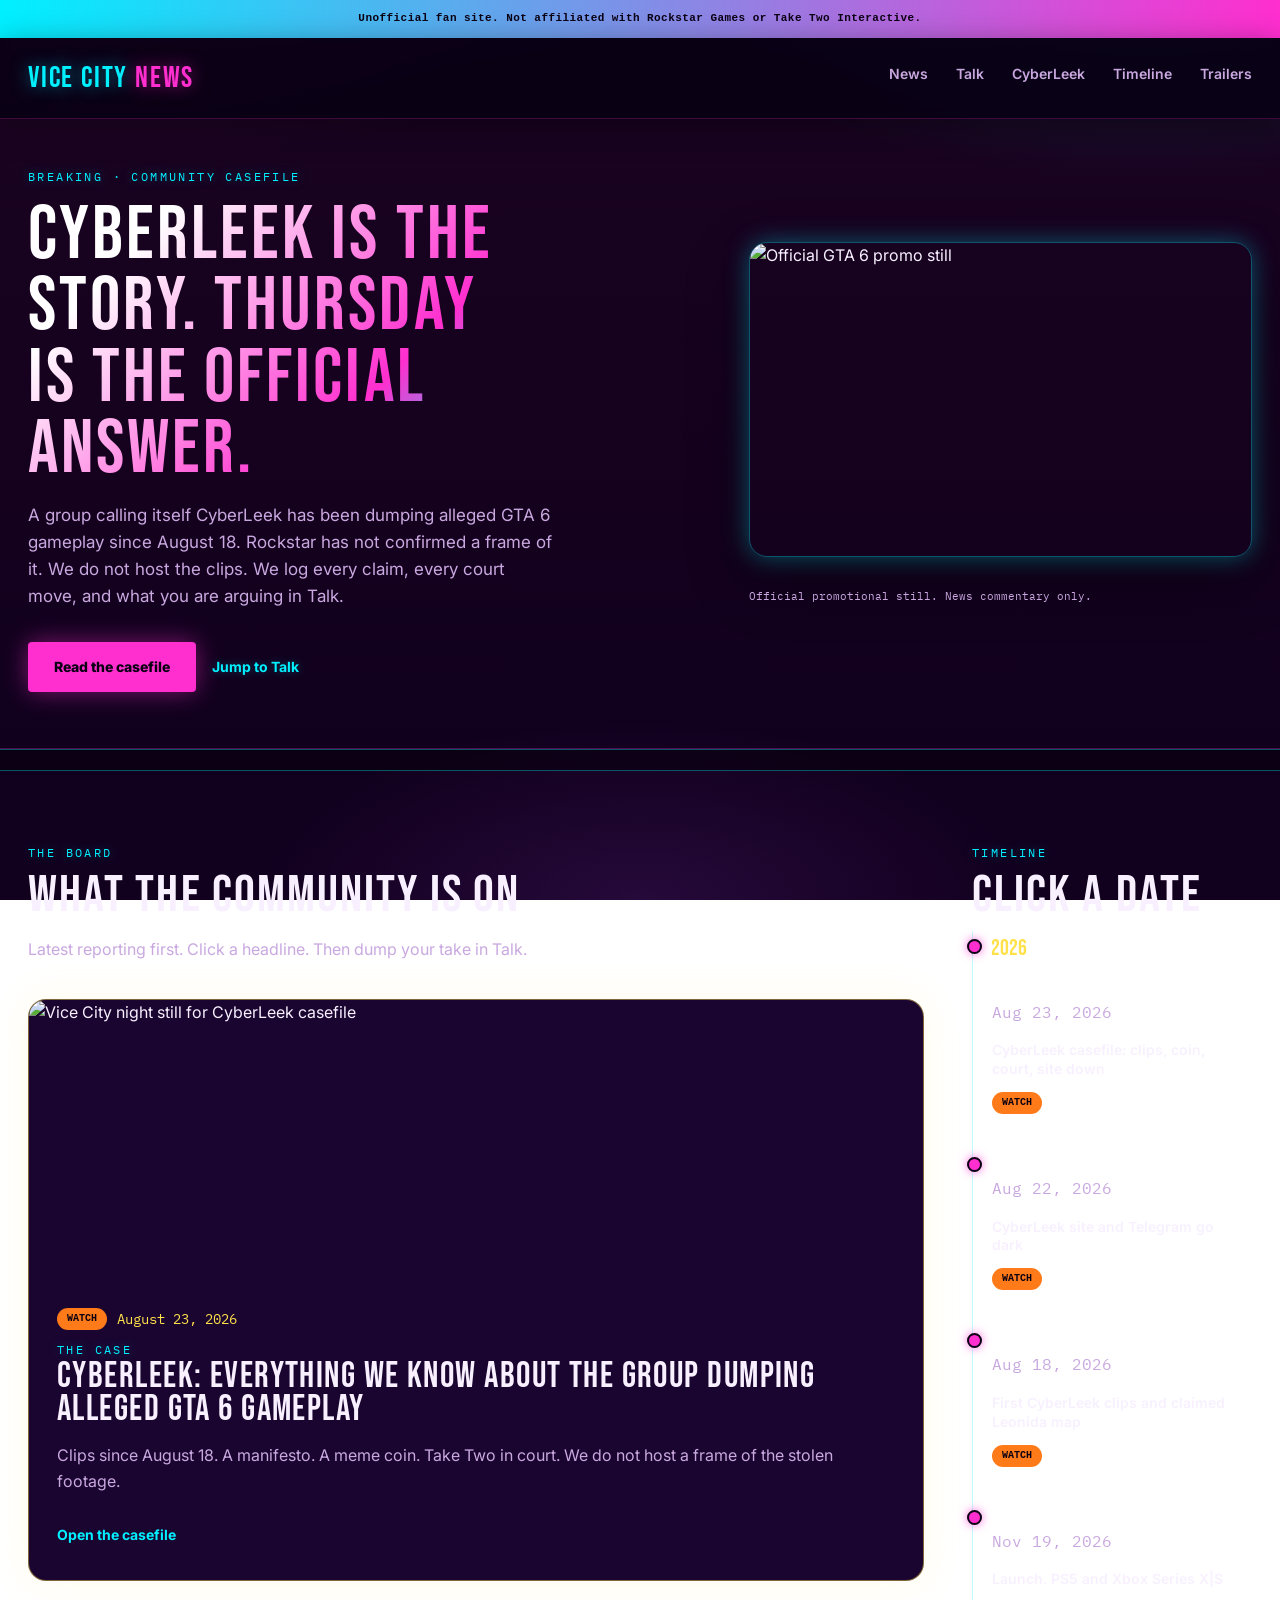
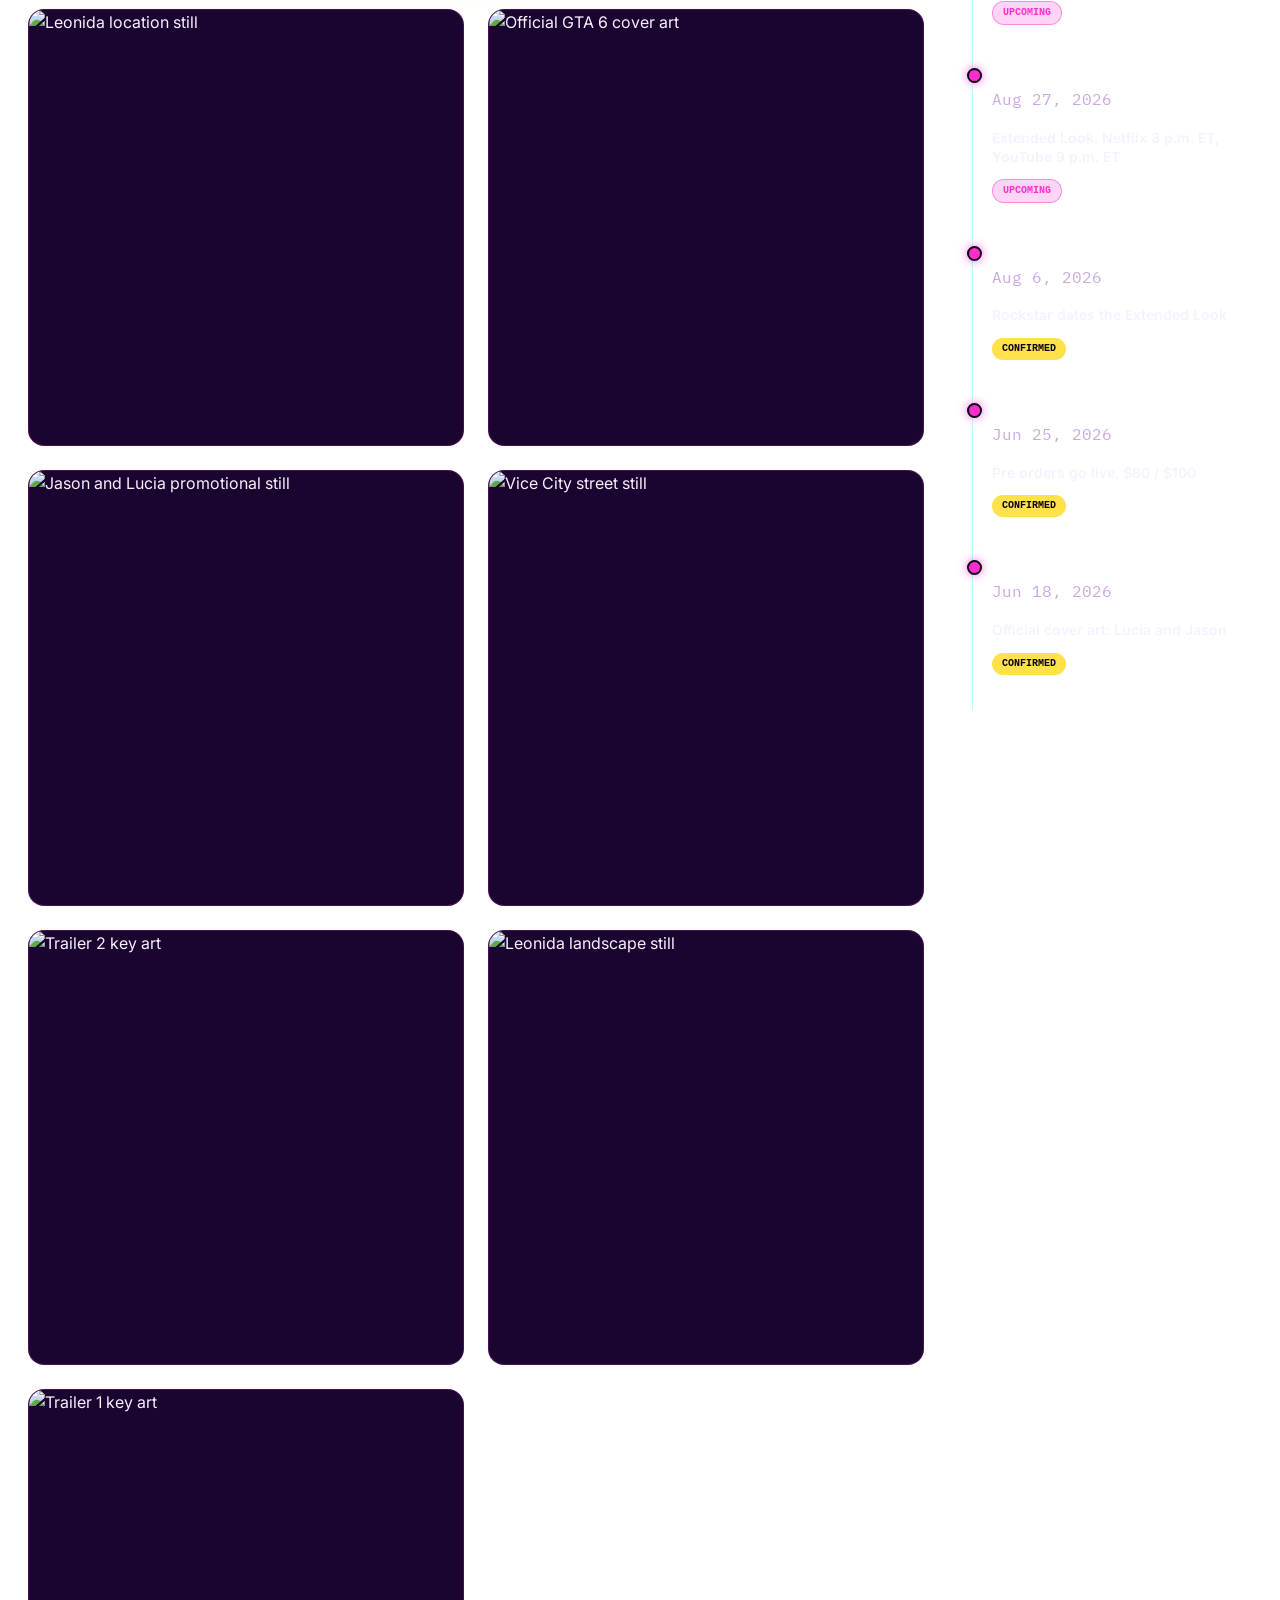
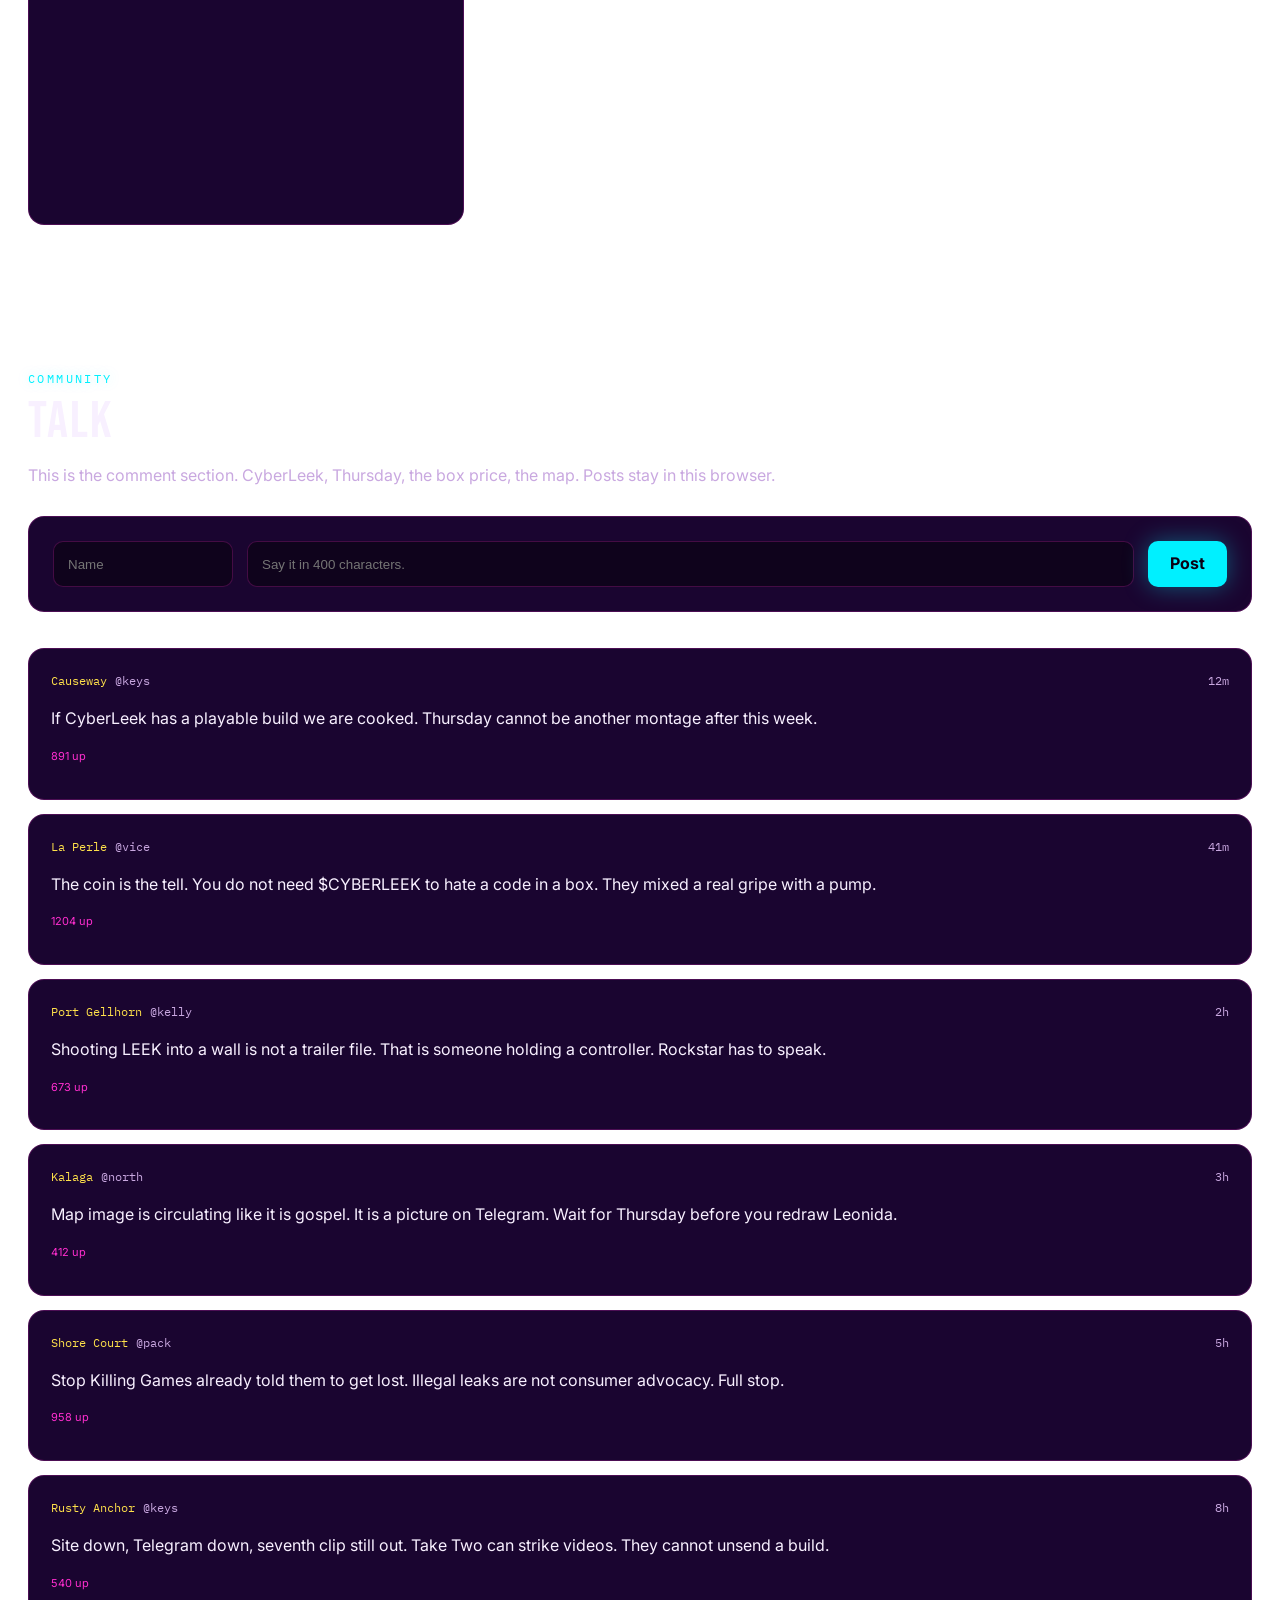
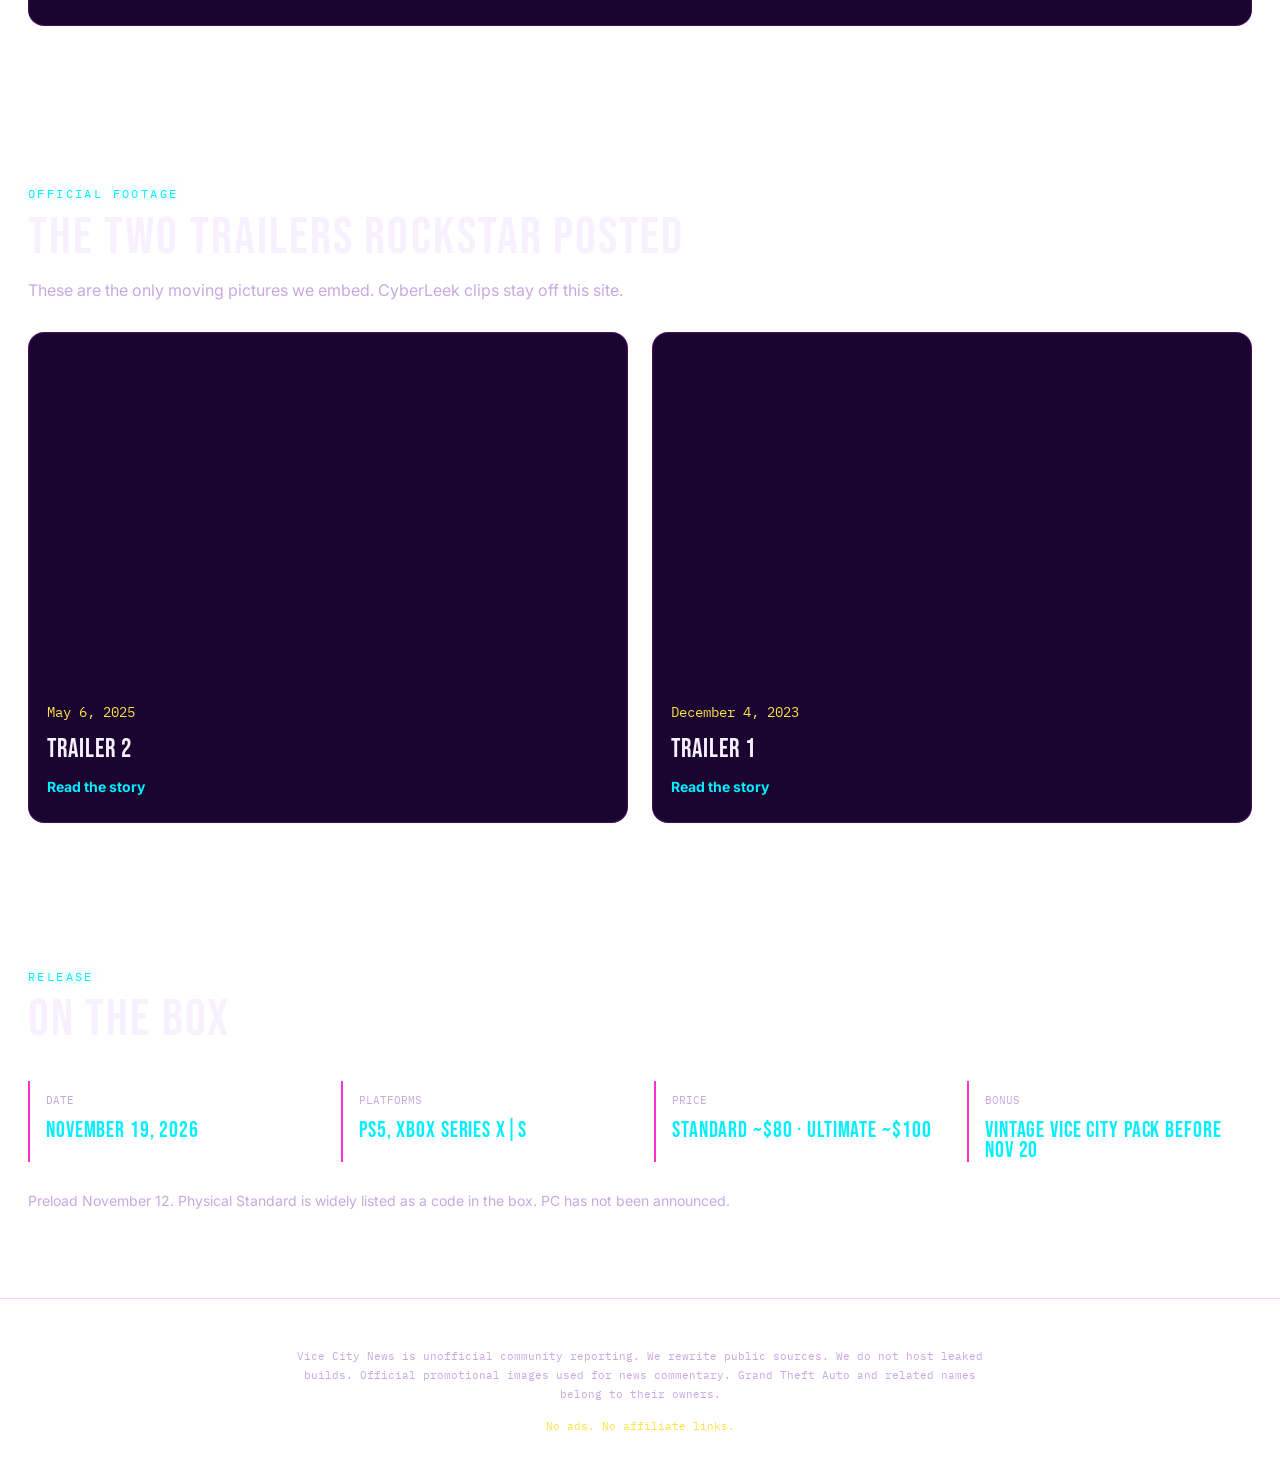
==== commit 1e13202d: "Unique promo stills per card; roomier neon homepage" ====
--- a/index.html
+++ b/index.html
@@ -1,10 +1,12 @@
 <!DOCTYPE html><html lang="en"><head>
 <meta charset="UTF-8"><meta name="viewport" content="width=device-width, initial-scale=1">
-<title>Vice City News</title><meta name="description" content="Unofficial GTA 6 community news. CyberLeek casefile, Lucia Caminos, Jason Duval, Leonida. Not affiliated with Rockstar or Take Two.">
+<title>Vice City News</title>
+<meta name="description" content="Unofficial GTA 6 community news. CyberLeek casefile, Lucia Caminos, Jason Duval, Leonida.">
 <link rel="preconnect" href="https://fonts.googleapis.com">
 <link href="https://fonts.googleapis.com/css2?family=Bebas+Neue&family=IBM+Plex+Mono:wght@400;500;600&family=Inter:wght@400;500;600;700;800&display=swap" rel="stylesheet">
 <link rel="stylesheet" href="styles.css">
-</head><body><div class="disclaimer">Unofficial fan site. Not affiliated with Rockstar Games or Take Two Interactive.</div>
+</head><body>
+<div class="disclaimer">Unofficial fan site. Not affiliated with Rockstar Games or Take Two Interactive.</div>
 <header class="top"><a class="logo" href="">VICE CITY <span>NEWS</span></a>
 <button class="nav-btn" id="nav-btn" aria-label="Menu">Menu</button>
 <nav id="nav">
@@ -12,25 +14,50 @@
 <a href="wire/cyberleek-casefile/">CyberLeek</a>
 <a href="#timeline">Timeline</a><a href="#footage">Trailers</a>
 </nav></header>
+
 <section class="break"><div class="wrap two"><div>
-<p class="kicker orange">BREAKING · COMMUNITY CASEFILE</p>
+<p class="kicker">BREAKING · COMMUNITY CASEFILE</p>
 <h1>CyberLeek is the story. Thursday is the official answer.</h1>
 <p class="lede">A group calling itself CyberLeek has been dumping alleged GTA 6 gameplay since August 18. Rockstar has not confirmed a frame of it. We do not host the clips. We log every claim, every court move, and what you are arguing in Talk.</p>
 <div class="cta-row"><a class="btn" href="wire/cyberleek-casefile/">Read the casefile</a><a class="ghost" href="#talk">Jump to Talk</a></div>
 </div><div>
-<img class="hero-img" src="https://i.ytimg.com/vi/VQRLujxTm3c/maxresdefault.jpg" alt="Official Trailer 2 still used for news commentary">
+<img class="hero-img" src="https://cdn.mos.cms.futurecdn.net/6NyfcEfKJxUCEBrtuC3eZD-1200-80.jpg" alt="Official GTA 6 promo still">
 <div id="countdown" class="countdown"></div>
-<p class="mono muted xs">Official Trailer 2 still. News commentary. Not a leak clip.</p>
+<p class="mono muted xs">Official promotional still. News commentary only.</p>
 </div></div></section>
+
 <div class="ticker-wrap"><div class="ticker" id="ticker"></div></div>
+
 <section id="news" class="wrap board"><div>
-<p class="kicker orange">THE BOARD</p>
+<p class="kicker">THE BOARD</p>
 <h2 class="display">What the community is on</h2>
 <p class="muted">Latest reporting first. Click a headline. Then dump your take in Talk.</p>
-<a class="lead" href="wire/cyberleek-casefile/"><img src="https://i.ytimg.com/vi/VQRLujxTm3c/maxresdefault.jpg" alt="Official Trailer 2 still"><div class="pad lg"><div class="row"><span class="badge badge-watch">watch</span><span class="mono yellow sm">August 23, 2026</span></div><p class="kicker orange">The case</p><h3 class="display big">CyberLeek: Everything We Know About The Group Dumping Alleged GTA 6 Gameplay</h3><p class="muted">Clips since August 18. A manifesto. A meme coin. Take Two in court. We do not host a frame of the stolen footage.</p><span class="inline">Open the casefile</span></div></a>
-<div class="grid2"><a class="card" href="wire/extended-look-august-27/"><img src="https://i.ytimg.com/vi/VQRLujxTm3c/maxresdefault.jpg" alt="Trailer 2 era art" loading="lazy"><div class="pad"><div class="row"><span class="badge badge-upcoming">upcoming</span><span class="mono yellow sm">August 6, 2026</span></div><h3>GTA 6 Extended Look Hits Thursday. Netflix at 3 p.m. ET, YouTube Six Hours Later</h3><p class="muted sm">First official footage since Trailer 2. Runtime unconfirmed. BBC floated 30 minutes. Rockstar has not.</p></div></a><a class="card" href="wire/preorders-editions/"><img src="https://ichef.bbci.co.uk/ace/branded_news/1200/cpsprodpb/34b6/live/03c3e400-6b19-11f1-be36-65d2d6d55e70.jpg" alt="Official cover art" loading="lazy"><div class="pad"><div class="row"><span class="badge badge-confirmed">confirmed</span><span class="mono yellow sm">June 25, 2026</span></div><h3>GTA 6 Pre Orders Are Live: $80 Standard, $100 Ultimate, and a Code in the Box</h3><p class="muted sm">Preload November 12. Vintage Vice City Pack dies November 20. PC is still a blank line.</p></div></a><a class="card" href="wire/cover-art/"><img src="https://ichef.bbci.co.uk/ace/branded_news/1200/cpsprodpb/34b6/live/03c3e400-6b19-11f1-be36-65d2d6d55e70.jpg" alt="Official GTA VI cover art" loading="lazy"><div class="pad"><div class="row"><span class="badge badge-confirmed">confirmed</span><span class="mono yellow sm">June 18, 2026</span></div><h3>Rockstar Drops the GTA 6 Cover: Lucia and Jason, Guns Out, Helicopter Overhead</h3><p class="muted sm">Same collage house style as GTA III. First numbered cover that puts a woman on equal footing in the foreground.</p></div></a><a class="card" href="wire/second-delay/"><img src="https://i.ytimg.com/vi/VQRLujxTm3c/maxresdefault.jpg" alt="Trailer 2 still" loading="lazy"><div class="pad"><div class="row"><span class="badge badge-confirmed">confirmed</span><span class="mono yellow sm">November 6, 2025</span></div><h3>GTA 6 Delayed Again. Rockstar Moves Launch to November 19, 2026</h3><p class="muted sm">Fall 2025 died first. May 26 died second. The line this time: extra months of polish.</p></div></a><a class="card" href="wire/trailer-two/"><img src="https://i.ytimg.com/vi/VQRLujxTm3c/maxresdefault.jpg" alt="Lucia and Jason from Trailer 2" loading="lazy"><div class="pad"><div class="row"><span class="badge badge-confirmed">confirmed</span><span class="mono yellow sm">May 6, 2025</span></div><h3>GTA 6 Trailer 2 Names Lucia Caminos and Jason Duval. Then Walks Her Out of Prison</h3><p class="muted sm">Key Lento. A bank. A Buzzard. Hot Together on the needle drop. The last official moving picture until this week.</p></div></a><a class="card" href="wire/first-delay/"><img src="https://i.ytimg.com/vi/QdBZY2fkU-0/maxresdefault.jpg" alt="Trailer 1 still" loading="lazy"><div class="pad"><div class="row"><span class="badge badge-confirmed">confirmed</span><span class="mono yellow sm">May 2, 2025</span></div><h3>GTA 6 Misses Fall 2025. Rockstar Locks May 26, 2026, Then Blinks Six Months Later</h3><p class="muted sm">Trailer 2 arrived four days after the first delay. The May date did not survive the year.</p></div></a><a class="card" href="wire/trailer-one/"><img src="https://i.ytimg.com/vi/QdBZY2fkU-0/maxresdefault.jpg" alt="Official Trailer 1 still" loading="lazy"><div class="pad"><div class="row"><span class="badge badge-confirmed">confirmed</span><span class="mono yellow sm">December 4, 2023</span></div><h3>GTA 6 Trailer 1 Leaks a Day Early. Then Does 90 Million Views in 24 Hours</h3><p class="muted sm">The place trailer. Dual leads. A modern Vice City. A state, not a single island.</p></div></a></div>
+
+<a class="lead" href="wire/cyberleek-casefile/">
+<img src="https://cdn.mos.cms.futurecdn.net/9uJvFhNUF9bhHHyCEbRHaD-1200-80.jpg" alt="Vice City night still for CyberLeek casefile">
+<div class="pad lg">
+<div class="row"><span class="badge badge-watch">watch</span><span class="mono yellow sm">August 23, 2026</span></div>
+<p class="kicker">The case</p>
+<h3 class="display big">CyberLeek: Everything We Know About The Group Dumping Alleged GTA 6 Gameplay</h3>
+<p class="muted">Clips since August 18. A manifesto. A meme coin. Take Two in court. We do not host a frame of the stolen footage.</p>
+<span class="inline">Open the casefile</span>
+</div></a>
+
+<div class="grid2">
+<a class="card" href="wire/extended-look-august-27/"><img src="https://cdn.mos.cms.futurecdn.net/6XYCibbTS2nZXHqG34HfUD-1200-80.jpg" alt="Leonida location still" loading="lazy"><div class="pad"><div class="row"><span class="badge badge-upcoming">upcoming</span><span class="mono yellow sm">August 6, 2026</span></div><h3>GTA 6 Extended Look Hits Thursday. Netflix at 3 p.m. ET, YouTube Six Hours Later</h3><p class="muted sm">First official footage since Trailer 2. Runtime unconfirmed. BBC floated 30 minutes. Rockstar has not.</p></div></a>
+<a class="card" href="wire/preorders-editions/"><img src="https://ichef.bbci.co.uk/ace/branded_news/1200/cpsprodpb/34b6/live/03c3e400-6b19-11f1-be36-65d2d6d55e70.jpg" alt="Official GTA 6 cover art" loading="lazy"><div class="pad"><div class="row"><span class="badge badge-confirmed">confirmed</span><span class="mono yellow sm">June 25, 2026</span></div><h3>GTA 6 Pre Orders Are Live: $80 Standard, $100 Ultimate, and a Code in the Box</h3><p class="muted sm">Preload November 12. Vintage Vice City Pack dies November 20. PC is still a blank line.</p></div></a>
+<a class="card" href="wire/cover-art/"><img src="https://cdn.mos.cms.futurecdn.net/2BnYtKAN93oxVKknzENcSD-1200-80.jpg" alt="Jason and Lucia promotional still" loading="lazy"><div class="pad"><div class="row"><span class="badge badge-confirmed">confirmed</span><span class="mono yellow sm">June 18, 2026</span></div><h3>Rockstar Drops the GTA 6 Cover: Lucia and Jason, Guns Out, Helicopter Overhead</h3><p class="muted sm">Same collage house style as GTA III. First numbered cover that puts a woman on equal footing in the foreground.</p></div></a>
+<a class="card" href="wire/second-delay/"><img src="https://cdn.mos.cms.futurecdn.net/3K8coAkzZGN9googfrdATD-1200-80.jpg" alt="Vice City street still" loading="lazy"><div class="pad"><div class="row"><span class="badge badge-confirmed">confirmed</span><span class="mono yellow sm">November 6, 2025</span></div><h3>GTA 6 Delayed Again. Rockstar Moves Launch to November 19, 2026</h3><p class="muted sm">Fall 2025 died first. May 26 died second. The line this time: extra months of polish.</p></div></a>
+<a class="card" href="wire/trailer-two/"><img src="https://i.ytimg.com/vi/VQRLujxTm3c/maxresdefault.jpg" alt="Trailer 2 key art" loading="lazy"><div class="pad"><div class="row"><span class="badge badge-confirmed">confirmed</span><span class="mono yellow sm">May 6, 2025</span></div><h3>GTA 6 Trailer 2 Names Lucia Caminos and Jason Duval. Then Walks Her Out of Prison</h3><p class="muted sm">Key Lento. A bank. A Buzzard. Hot Together on the needle drop.</p></div></a>
+<a class="card" href="wire/first-delay/"><img src="https://cdn.mos.cms.futurecdn.net/7Spdo7ERrgcDrmZjkoKSja-1200-80.jpg" alt="Leonida landscape still" loading="lazy"><div class="pad"><div class="row"><span class="badge badge-confirmed">confirmed</span><span class="mono yellow sm">May 2, 2025</span></div><h3>GTA 6 Misses Fall 2025. Rockstar Locks May 26, 2026, Then Blinks Six Months Later</h3><p class="muted sm">Trailer 2 arrived four days after the first delay. The May date did not survive the year.</p></div></a>
+<a class="card" href="wire/trailer-one/"><img src="https://i.ytimg.com/vi/QdBZY2fkU-0/maxresdefault.jpg" alt="Trailer 1 key art" loading="lazy"><div class="pad"><div class="row"><span class="badge badge-confirmed">confirmed</span><span class="mono yellow sm">December 4, 2023</span></div><h3>GTA 6 Trailer 1 Leaks a Day Early. Then Does 90 Million Views in 24 Hours</h3><p class="muted sm">The place trailer. Dual leads. A modern Vice City. A state, not a single island.</p></div></a>
 </div>
-<aside id="timeline"><p class="kicker orange">TIMELINE</p><h2 class="display">Click a date</h2><ol class="tl">
+</div>
+
+<aside id="timeline">
+<p class="kicker">TIMELINE</p>
+<h2 class="display">Click a date</h2>
+<ol class="tl">
 <li><p class="tl-year">2026</p><a href="wire/cyberleek-casefile/"><p class="mono muted">Aug 23, 2026</p><p class="tl-title">CyberLeek casefile: clips, coin, court, site down</p><span class="badge badge-watch">watch</span></a></li>
 <li><a href="wire/cyberleek-casefile/"><p class="mono muted">Aug 22, 2026</p><p class="tl-title">CyberLeek site and Telegram go dark</p><span class="badge badge-watch">watch</span></a></li>
 <li><a href="wire/cyberleek-casefile/"><p class="mono muted">Aug 18, 2026</p><p class="tl-title">First CyberLeek clips and claimed Leonida map</p><span class="badge badge-watch">watch</span></a></li>
@@ -39,16 +66,27 @@
 <li><a href="wire/extended-look-august-27/"><p class="mono muted">Aug 6, 2026</p><p class="tl-title">Rockstar dates the Extended Look</p><span class="badge badge-confirmed">confirmed</span></a></li>
 <li><a href="wire/preorders-editions/"><p class="mono muted">Jun 25, 2026</p><p class="tl-title">Pre orders go live, $80 / $100</p><span class="badge badge-confirmed">confirmed</span></a></li>
 <li><a href="wire/cover-art/"><p class="mono muted">Jun 18, 2026</p><p class="tl-title">Official cover art: Lucia and Jason</p><span class="badge badge-confirmed">confirmed</span></a></li>
-</ol></aside>
+</ol>
+</aside>
 </section>
+
 <section id="talk" class="wrap">
-<p class="kicker orange">COMMUNITY</p><h2 class="display">Talk</h2>
+<p class="kicker">COMMUNITY</p>
+<h2 class="display">Talk</h2>
 <p class="muted">This is the comment section. CyberLeek, Thursday, the box price, the map. Posts stay in this browser.</p>
 <form id="talk-form" class="talk-form"><input id="talk-name" maxlength="24" placeholder="Name"><input id="talk-text" maxlength="400" placeholder="Say it in 400 characters."><button type="submit">Post</button></form>
-<div id="talk-list"><article class="post"><div class="post-meta"><span class="yellow">Causeway</span> @keys<span class="right">12m</span></div><p>If CyberLeek has a playable build we are cooked. Thursday cannot be another montage after this week.</p><p class="pink xs">891 up</p></article><article class="post"><div class="post-meta"><span class="yellow">La Perle</span> @vice<span class="right">41m</span></div><p>The coin is the tell. You do not need $CYBERLEEK to hate a code in a box. They mixed a real gripe with a pump.</p><p class="pink xs">1204 up</p></article><article class="post"><div class="post-meta"><span class="yellow">Port Gellhorn</span> @kelly<span class="right">2h</span></div><p>Shooting LEEK into a wall is not a trailer file. That is someone holding a controller. Rockstar has to speak.</p><p class="pink xs">673 up</p></article><article class="post"><div class="post-meta"><span class="yellow">Kalaga</span> @north<span class="right">3h</span></div><p>Map image is circulating like it is gospel. It is a picture on Telegram. Wait for Thursday before you redraw Leonida.</p><p class="pink xs">412 up</p></article><article class="post"><div class="post-meta"><span class="yellow">Shore Court</span> @pack<span class="right">5h</span></div><p>Stop Killing Games already told them to get lost. Illegal leaks are not consumer advocacy. Full stop.</p><p class="pink xs">958 up</p></article><article class="post"><div class="post-meta"><span class="yellow">Rusty Anchor</span> @keys<span class="right">8h</span></div><p>Site down, Telegram down, seventh clip still out. Take Two can strike videos. They cannot unsend a build.</p><p class="pink xs">540 up</p></article></div>
+<div id="talk-list">
+<article class="post"><div class="post-meta"><span class="yellow">Causeway</span> @keys<span class="right">12m</span></div><p>If CyberLeek has a playable build we are cooked. Thursday cannot be another montage after this week.</p><p class="pink xs">891 up</p></article>
+<article class="post"><div class="post-meta"><span class="yellow">La Perle</span> @vice<span class="right">41m</span></div><p>The coin is the tell. You do not need $CYBERLEEK to hate a code in a box. They mixed a real gripe with a pump.</p><p class="pink xs">1204 up</p></article>
+<article class="post"><div class="post-meta"><span class="yellow">Port Gellhorn</span> @kelly<span class="right">2h</span></div><p>Shooting LEEK into a wall is not a trailer file. That is someone holding a controller. Rockstar has to speak.</p><p class="pink xs">673 up</p></article>
+<article class="post"><div class="post-meta"><span class="yellow">Kalaga</span> @north<span class="right">3h</span></div><p>Map image is circulating like it is gospel. It is a picture on Telegram. Wait for Thursday before you redraw Leonida.</p><p class="pink xs">412 up</p></article>
+<article class="post"><div class="post-meta"><span class="yellow">Shore Court</span> @pack<span class="right">5h</span></div><p>Stop Killing Games already told them to get lost. Illegal leaks are not consumer advocacy. Full stop.</p><p class="pink xs">958 up</p></article>
+<article class="post"><div class="post-meta"><span class="yellow">Rusty Anchor</span> @keys<span class="right">8h</span></div><p>Site down, Telegram down, seventh clip still out. Take Two can strike videos. They cannot unsend a build.</p><p class="pink xs">540 up</p></article>
+</div>
 </section>
+
 <section id="footage" class="wrap">
-<p class="kicker orange">OFFICIAL FOOTAGE</p>
+<p class="kicker">OFFICIAL FOOTAGE</p>
 <h2 class="display">The two trailers Rockstar posted</h2>
 <p class="muted">These are the only moving pictures we embed. CyberLeek clips stay off this site.</p>
 <div class="grid2">
@@ -56,8 +94,10 @@
 <article class="card"><div class="video"><iframe title="Trailer 1" src="https://www.youtube-nocookie.com/embed/QdBZY2fkU-0" allowfullscreen></iframe></div><div class="pad"><p class="mono yellow sm">December 4, 2023</p><h3 class="display">Trailer 1</h3><a class="inline" href="wire/trailer-one/">Read the story</a></div></article>
 </div>
 </section>
+
 <section id="release" class="wrap">
-<p class="kicker orange">RELEASE</p><h2 class="display">On the box</h2>
+<p class="kicker">RELEASE</p>
+<h2 class="display">On the box</h2>
 <div class="facts">
 <div><p class="mono muted xs">DATE</p><p class="display">November 19, 2026</p></div>
 <div><p class="mono muted xs">PLATFORMS</p><p class="display">PS5, Xbox Series X|S</p></div>
@@ -66,4 +106,7 @@
 </div>
 <p class="muted sm">Preload November 12. Physical Standard is widely listed as a code in the box. PC has not been announced.</p>
 </section>
-<footer><p>Vice City News is unofficial community reporting. We rewrite public sources. We do not host leaked builds. Official promotional images used for news commentary. Grand Theft Auto and related names belong to their owners.</p><p class="yellow">No ads. No affiliate links.</p></footer><script src="script.js"></script></body></html>+
+<footer><p>Vice City News is unofficial community reporting. We rewrite public sources. We do not host leaked builds. Official promotional images used for news commentary. Grand Theft Auto and related names belong to their owners.</p><p class="yellow">No ads. No affiliate links.</p></footer>
+<script src="script.js"></script>
+</body></html>
--- a/styles.css
+++ b/styles.css
@@ -1,72 +1,234 @@
-:root{--bg:#2a0a38;--panel:#3d1454;--pink:#ff4ec8;--orange:#ff8a1f;--yellow:#ffe566;--fg:#fff6ea;--muted:#f0c4e0;--line:#7a3a8a}
-*{box-sizing:border-box}html{scroll-behavior:smooth}
-body{margin:0;background:var(--bg);color:var(--fg);font-family:Inter,ui-sans-serif,system-ui,sans-serif;line-height:1.55}
-img{display:block;width:100%;object-fit:cover;object-position:center}a{color:inherit;text-decoration:none}button{font:inherit;cursor:pointer}
-.disclaimer{background:var(--yellow);color:#2a0a38;text-align:center;font-family:"IBM Plex Mono",monospace;font-size:11px;font-weight:600;padding:8px 16px}
-.top{position:sticky;top:0;z-index:40;display:flex;align-items:center;justify-content:space-between;gap:16px;padding:12px 24px;background:rgba(42,10,56,.92);backdrop-filter:blur(10px);border-bottom:1px solid rgba(122,58,138,.6)}
-.logo{font-family:"Bebas Neue",Impact,sans-serif;font-size:28px;letter-spacing:.04em;color:var(--yellow)}.logo span{color:var(--pink)}
-.top nav{display:flex;gap:22px}.top nav a{font-size:14px;font-weight:600;color:var(--muted);border-bottom:2px solid transparent;padding-bottom:2px}
-.top nav a:hover{color:var(--fg);border-color:var(--orange)}
+:root{
+  --bg:#0a0014;
+  --bg2:#12001f;
+  --panel:rgba(28,0,48,.72);
+  --panel-solid:#1a0530;
+  --pink:#ff2ecf;
+  --cyan:#00f0ff;
+  --orange:#ff7a18;
+  --yellow:#ffe14a;
+  --purple:#b44dff;
+  --fg:#f8f0ff;
+  --muted:#c9a8e0;
+  --line:rgba(255,46,207,.22);
+  --glow-pink:0 0 24px rgba(255,46,207,.45);
+  --glow-cyan:0 0 24px rgba(0,240,255,.35);
+}
+*{box-sizing:border-box}
+html{scroll-behavior:smooth}
+body{
+  margin:0;
+  color:var(--fg);
+  font-family:Inter,ui-sans-serif,system-ui,sans-serif;
+  line-height:1.6;
+  background:
+    radial-gradient(ellipse 80% 50% at 10% -10%, rgba(255,46,207,.18), transparent 55%),
+    radial-gradient(ellipse 70% 40% at 90% 0%, rgba(0,240,255,.12), transparent 50%),
+    radial-gradient(ellipse 60% 40% at 50% 100%, rgba(180,77,255,.12), transparent 50%),
+    linear-gradient(180deg, var(--bg) 0%, var(--bg2) 100%);
+  min-height:100vh;
+  background-attachment:fixed;
+}
+img{display:block;width:100%;height:100%;object-fit:cover;object-position:center}
+a{color:inherit;text-decoration:none}
+button{font:inherit;cursor:pointer}
+.disclaimer{
+  background:linear-gradient(90deg,var(--cyan),var(--pink));
+  color:#0a0014;
+  text-align:center;
+  font-family:"IBM Plex Mono",monospace;
+  font-size:11px;
+  font-weight:700;
+  letter-spacing:.04em;
+  padding:10px 16px;
+}
+.top{
+  position:sticky;top:0;z-index:40;
+  display:flex;align-items:center;justify-content:space-between;gap:20px;
+  padding:16px 28px;
+  background:rgba(10,0,20,.85);
+  backdrop-filter:blur(16px);
+  border-bottom:1px solid var(--line);
+  box-shadow:0 8px 32px rgba(0,0,0,.4);
+}
+.logo{
+  font-family:"Bebas Neue",Impact,sans-serif;
+  font-size:30px;letter-spacing:.06em;color:var(--cyan);
+  text-shadow:0 0 18px rgba(0,240,255,.5);
+}
+.logo span{color:var(--pink);text-shadow:0 0 18px rgba(255,46,207,.5)}
+.top nav{display:flex;gap:28px}
+.top nav a{
+  font-size:14px;font-weight:600;color:var(--muted);
+  border-bottom:2px solid transparent;padding-bottom:4px;
+  transition:color .15s,border-color .15s,text-shadow .15s;
+}
+.top nav a:hover{color:var(--cyan);border-color:var(--pink);text-shadow:0 0 12px rgba(0,240,255,.4)}
 .nav-btn{display:none;background:transparent;color:var(--fg);border:1px solid var(--line);border-radius:10px;padding:8px 12px}
-.wrap{max-width:1400px;margin:0 auto;padding:64px 24px}
-.break{background:var(--panel);border-bottom:1px solid var(--line)}.break .wrap{padding-top:40px;padding-bottom:48px}
-.two{display:grid;gap:32px}
-@media(min-width:900px){.two{grid-template-columns:1.2fr .8fr}.board{display:grid;grid-template-columns:1fr 320px;gap:40px}.article{display:grid;grid-template-columns:minmax(0,42rem) 280px;gap:48px}}
-.kicker{font-family:"IBM Plex Mono",monospace;font-size:12px;letter-spacing:.18em;text-transform:uppercase;margin:0}
+.wrap{max-width:1280px;margin:0 auto;padding:72px 28px}
+.break{
+  border-bottom:1px solid var(--line);
+  background:linear-gradient(180deg, rgba(255,46,207,.06), transparent);
+}
+.break .wrap{padding-top:48px;padding-bottom:56px}
+.two{display:grid;gap:40px}
+@media(min-width:960px){
+  .two{grid-template-columns:1.15fr .85fr;align-items:center}
+  .board{display:grid;grid-template-columns:1fr 280px;gap:48px}
+  .article{display:grid;grid-template-columns:minmax(0,40rem) 260px;gap:56px}
+}
+.kicker{
+  font-family:"IBM Plex Mono",monospace;
+  font-size:12px;letter-spacing:.2em;text-transform:uppercase;margin:0;
+  color:var(--cyan);
+  text-shadow:0 0 12px rgba(0,240,255,.35);
+}
 .orange{color:var(--orange)}.yellow{color:var(--yellow)}.pink{color:var(--pink)}.muted{color:var(--muted)}
-.display,h1,h2.display{font-family:"Bebas Neue",Impact,sans-serif;letter-spacing:.04em;line-height:.92;font-weight:400}
-h1{font-size:clamp(42px,7vw,80px);max-width:18ch;margin:12px 0 0}h2.display{font-size:clamp(32px,5vw,52px);margin:8px 0}
-.lede{max-width:54ch;font-size:17px}
-.cta-row{display:flex;flex-wrap:wrap;gap:16px;align-items:center;margin-top:28px}
-.btn{display:inline-flex;align-items:center;height:48px;padding:0 24px;background:var(--yellow);color:var(--bg);font-weight:700;font-size:14px;border-radius:4px}
-.ghost{color:var(--pink);font-weight:600;font-size:14px}
-.hero-img{aspect-ratio:16/10;border-radius:16px;border:1px solid var(--line)}.hero-img.wide{aspect-ratio:16/8;margin-top:32px}
-.countdown{display:flex;flex-wrap:wrap;gap:12px;margin:16px 0 8px}
-.cd{min-width:72px;padding:10px 12px;background:var(--bg);border:1px solid var(--line);border-radius:10px;text-align:center}
-.cd b{display:block;font-family:"Bebas Neue",Impact,sans-serif;font-size:28px;color:var(--yellow)}
-.cd span{font-family:"IBM Plex Mono",monospace;font-size:10px;color:var(--muted)}
-.ticker-wrap{overflow:hidden;border-block:1px solid var(--orange);padding:8px 0}
-.ticker{display:flex;gap:40px;white-space:nowrap;font-family:"IBM Plex Mono",monospace;font-size:12px;text-transform:uppercase;color:var(--yellow);animation:ticker 28s linear infinite}
+.display,h1,h2.display{
+  font-family:"Bebas Neue",Impact,sans-serif;
+  letter-spacing:.04em;line-height:.94;font-weight:400;
+}
+h1{
+  font-size:clamp(44px,7vw,76px);max-width:16ch;margin:14px 0 0;
+  background:linear-gradient(135deg,#fff 20%,var(--pink) 70%,var(--cyan));
+  -webkit-background-clip:text;background-clip:text;color:transparent;
+}
+h2.display{font-size:clamp(34px,5vw,52px);margin:10px 0}
+.lede{max-width:48ch;font-size:17px;color:var(--muted);margin-top:16px}
+.cta-row{display:flex;flex-wrap:wrap;gap:16px;align-items:center;margin-top:32px}
+.btn{
+  display:inline-flex;align-items:center;height:50px;padding:0 26px;
+  background:var(--pink);color:#0a0014;font-weight:800;font-size:14px;
+  border-radius:4px;box-shadow:var(--glow-pink);
+  transition:transform .15s,box-shadow .15s;
+}
+.btn:hover{transform:translateY(-2px);box-shadow:0 0 32px rgba(255,46,207,.6)}
+.ghost{color:var(--cyan);font-weight:700;font-size:14px;text-shadow:0 0 10px rgba(0,240,255,.3)}
+.hero-img{
+  aspect-ratio:16/10;border-radius:18px;
+  border:1px solid rgba(0,240,255,.35);
+  box-shadow:var(--glow-cyan), 0 20px 60px rgba(0,0,0,.45);
+  overflow:hidden;
+}
+.hero-img.wide{aspect-ratio:16/8;margin-top:36px}
+.countdown{display:flex;flex-wrap:wrap;gap:12px;margin:20px 0 10px}
+.cd{
+  min-width:76px;padding:12px 14px;
+  background:rgba(0,0,0,.45);
+  border:1px solid rgba(255,46,207,.35);
+  border-radius:12px;text-align:center;
+  box-shadow:inset 0 0 20px rgba(255,46,207,.08);
+}
+.cd b{display:block;font-family:"Bebas Neue",Impact,sans-serif;font-size:30px;color:var(--yellow);text-shadow:0 0 14px rgba(255,225,74,.35)}
+.cd span{font-family:"IBM Plex Mono",monospace;font-size:10px;color:var(--muted);letter-spacing:.12em}
+.ticker-wrap{overflow:hidden;border-block:1px solid rgba(0,240,255,.35);padding:10px 0;background:rgba(0,0,0,.35)}
+.ticker{
+  display:flex;gap:48px;white-space:nowrap;
+  font-family:"IBM Plex Mono",monospace;font-size:12px;text-transform:uppercase;
+  color:var(--cyan);animation:ticker 30s linear infinite;
+  text-shadow:0 0 10px rgba(0,240,255,.4);
+}
 @keyframes ticker{from{transform:translateX(0)}to{transform:translateX(-50%)}}
-.lead{display:block;margin-top:32px;overflow:hidden;border-radius:16px;border:1px solid var(--yellow);background:var(--panel)}
-.lead img{aspect-ratio:16/8}
-.card{display:block;overflow:hidden;border-radius:16px;border:1px solid var(--line);background:var(--panel);transition:transform .2s,border-color .2s}
-.card:hover{transform:translateY(-4px);border-color:var(--yellow)}.card img{aspect-ratio:16/9}
-.pad{padding:16px}.pad.lg{padding:32px}
-.grid2{display:grid;gap:20px;margin-top:24px}@media(min-width:700px){.grid2{grid-template-columns:1fr 1fr}}
-.row{display:flex;align-items:center;gap:8px;margin-bottom:8px}
-.badge{display:inline-block;border-radius:999px;padding:2px 8px;font-family:"IBM Plex Mono",monospace;font-size:10px;font-weight:600;text-transform:uppercase}
-.badge-confirmed{background:var(--yellow);color:var(--bg)}.badge-upcoming{background:rgba(255,78,200,.25);color:var(--pink);border:1px solid rgba(255,78,200,.4)}.badge-watch{background:var(--orange);color:var(--bg)}
-.mono{font-family:"IBM Plex Mono",monospace}.sm{font-size:14px}.xs{font-size:11px}.b{font-weight:600}
-h3{margin:0;font-size:17px;font-weight:700;line-height:1.25}h3.display{font-size:28px;font-weight:400}h3.big{font-size:clamp(28px,4vw,40px)}
-.video{position:relative;aspect-ratio:16/9}.video iframe,.video.tall iframe{position:absolute;inset:0;width:100%;height:100%;border:0}
+.lead{
+  display:block;margin-top:36px;overflow:hidden;border-radius:18px;
+  border:1px solid rgba(255,225,74,.45);
+  background:var(--panel-solid);
+  box-shadow:0 0 40px rgba(255,225,74,.12);
+  transition:transform .2s,box-shadow .2s;
+}
+.lead:hover{transform:translateY(-3px);box-shadow:0 0 48px rgba(255,225,74,.2)}
+.lead img{aspect-ratio:16/7;max-height:280px}
+.card{
+  display:flex;flex-direction:column;
+  overflow:hidden;border-radius:16px;
+  border:1px solid var(--line);
+  background:var(--panel-solid);
+  transition:transform .2s,border-color .2s,box-shadow .2s;
+}
+.card:hover{
+  transform:translateY(-5px);
+  border-color:var(--cyan);
+  box-shadow:var(--glow-cyan);
+}
+.card img{aspect-ratio:16/9;flex:0 0 auto}
+.pad{padding:18px 18px 22px}.pad.lg{padding:28px 28px 32px}
+.grid2{display:grid;gap:24px;margin-top:28px}
+@media(min-width:720px){.grid2{grid-template-columns:1fr 1fr}}
+.row{display:flex;align-items:center;gap:10px;margin-bottom:10px;flex-wrap:wrap}
+.badge{
+  display:inline-block;border-radius:999px;padding:3px 10px;
+  font-family:"IBM Plex Mono",monospace;font-size:10px;font-weight:700;text-transform:uppercase;
+}
+.badge-confirmed{background:var(--yellow);color:#0a0014}
+.badge-upcoming{background:rgba(255,46,207,.2);color:var(--pink);border:1px solid rgba(255,46,207,.45)}
+.badge-watch{background:var(--orange);color:#0a0014}
+.mono{font-family:"IBM Plex Mono",monospace}
+.sm{font-size:14px}.xs{font-size:11px}.b{font-weight:600}
+h3{margin:0;font-size:17px;font-weight:700;line-height:1.3}
+h3.display{font-size:26px;font-weight:400}
+h3.big{font-size:clamp(26px,3.5vw,36px)}
+.video{position:relative;aspect-ratio:16/9}
+.video iframe,.video.tall iframe{position:absolute;inset:0;width:100%;height:100%;border:0}
 .video.tall{position:relative;aspect-ratio:16/9;margin-top:40px;border-radius:16px;overflow:hidden;border:1px solid var(--line)}
-.facts{display:grid;gap:24px;margin:32px 0 24px}@media(min-width:700px){.facts{grid-template-columns:repeat(4,1fr)}}
-.facts>div{border-left:2px solid var(--orange);padding-left:16px}.facts .display{font-size:24px;margin:4px 0 0}
-.tl{list-style:none;margin:0;padding:0 0 0 20px;border-left:1px solid var(--line)}
-.tl li{position:relative;padding:0 0 20px}.tl li::before{content:"";position:absolute;left:-26px;top:8px;width:10px;height:10px;border-radius:50%;background:var(--orange);border:2px solid var(--bg)}
-.tl-year{font-family:"Bebas Neue",Impact,sans-serif;font-size:22px;color:var(--yellow);margin:0 0 4px}
-.tl-title{font-weight:600;font-size:15px;line-height:1.3;margin:2px 0 6px}
-.tl a{display:block;padding:8px;margin-left:-8px;border-radius:10px;border:1px solid transparent}
-.tl a:hover{border-color:var(--yellow);background:var(--panel)}
-.talk-form{display:flex;flex-direction:column;gap:12px;margin:24px 0 32px;padding:20px;background:var(--panel);border:1px solid var(--line);border-radius:16px}
+.facts{display:grid;gap:28px;margin:36px 0 28px}
+@media(min-width:700px){.facts{grid-template-columns:repeat(4,1fr)}}
+.facts>div{border-left:2px solid var(--pink);padding-left:16px}
+.facts .display{font-size:22px;margin:6px 0 0;color:var(--cyan)}
+.tl{list-style:none;margin:0;padding:0 0 0 18px;border-left:1px solid rgba(0,240,255,.25)}
+.tl li{position:relative;padding:0 0 24px}
+.tl li::before{
+  content:"";position:absolute;left:-24px;top:8px;width:11px;height:11px;border-radius:50%;
+  background:var(--pink);border:2px solid var(--bg);box-shadow:0 0 10px rgba(255,46,207,.7);
+}
+.tl-year{font-family:"Bebas Neue",Impact,sans-serif;font-size:22px;color:var(--yellow);margin:0 0 6px}
+.tl-title{font-weight:600;font-size:14px;line-height:1.35;margin:2px 0 8px}
+.tl a{display:block;padding:10px;margin-left:-10px;border-radius:12px;border:1px solid transparent}
+.tl a:hover{border-color:var(--cyan);background:rgba(0,240,255,.06)}
+.talk-form{
+  display:flex;flex-direction:column;gap:14px;margin:28px 0 36px;padding:24px;
+  background:var(--panel-solid);border:1px solid var(--line);border-radius:16px;
+}
 @media(min-width:800px){.talk-form{flex-direction:row}}
-.talk-form input{height:44px;border-radius:10px;border:1px solid var(--line);background:var(--bg);color:var(--fg);padding:0 12px;min-width:0;flex:1}
-.talk-form input:first-child{flex:0 0 176px}
-.talk-form button{height:44px;padding:0 20px;background:var(--yellow);color:var(--bg);border:0;border-radius:10px;font-weight:600}
-.post{background:var(--panel);border:1px solid var(--line);border-radius:16px;padding:20px;margin-bottom:12px}
-.post-meta{font-family:"IBM Plex Mono",monospace;font-size:12px;color:var(--muted);margin-bottom:8px;display:flex;gap:8px}.right{margin-left:auto}
-.prose{font-size:17px;line-height:1.65;color:rgba(255,246,234,.9);margin:0 0 16px}
-.h2{font-family:"Bebas Neue",Impact,sans-serif;font-size:clamp(26px,3vw,36px);color:var(--yellow);letter-spacing:.04em;margin:40px 0 12px}
-.bullets{margin:0 0 24px;padding-left:22px;font-size:17px}.bullets li{margin:8px 0}
-.cta-box{margin-top:40px;padding:20px;border-radius:16px;border:1px solid rgba(255,229,102,.4);background:var(--panel)}
-.cta-box p{font-size:18px;font-weight:600;margin:0 0 12px}
-.inline{display:inline-flex;margin-top:12px;color:var(--yellow);font-weight:700;font-size:14px}
-.dek{font-size:18px;font-weight:500;color:var(--muted)}.mt{margin-top:24px}
-.more{list-style:none;padding:0;margin:0;display:grid;gap:8px}
-.more a{display:block;padding:12px;border:1px solid var(--line);border-radius:10px}.more a:hover{border-color:var(--yellow)}
-footer{border-top:1px solid var(--line);padding:40px 24px;text-align:center}
-footer p{max-width:720px;margin:0 auto;font-family:"IBM Plex Mono",monospace;font-size:11px;line-height:1.6;color:var(--muted)}
-footer .yellow{margin-top:12px;color:var(--yellow)}
-@media(max-width:799px){.nav-btn{display:grid}.top nav{display:none;position:absolute;left:0;right:0;top:100%;flex-direction:column;gap:0;background:var(--bg);border-bottom:1px solid var(--line);padding:8px 16px 16px}.top nav.open{display:flex}.top nav a{padding:12px}}
+.talk-form input{
+  height:46px;border-radius:10px;border:1px solid var(--line);
+  background:rgba(0,0,0,.4);color:var(--fg);padding:0 14px;min-width:0;flex:1;
+}
+.talk-form input:first-child{flex:0 0 180px}
+.talk-form input:focus{outline:none;border-color:var(--cyan);box-shadow:0 0 0 2px rgba(0,240,255,.2)}
+.talk-form button{
+  height:46px;padding:0 22px;background:var(--cyan);color:#0a0014;border:0;
+  border-radius:10px;font-weight:700;box-shadow:var(--glow-cyan);
+}
+.post{
+  background:var(--panel-solid);border:1px solid var(--line);border-radius:16px;
+  padding:22px;margin-bottom:14px;
+}
+.post-meta{font-family:"IBM Plex Mono",monospace;font-size:12px;color:var(--muted);margin-bottom:10px;display:flex;gap:8px}
+.right{margin-left:auto}
+.prose{font-size:17px;line-height:1.7;color:rgba(248,240,255,.9);margin:0 0 18px}
+.h2{font-family:"Bebas Neue",Impact,sans-serif;font-size:clamp(28px,3vw,38px);color:var(--yellow);letter-spacing:.04em;margin:48px 0 14px}
+.bullets{margin:0 0 28px;padding-left:22px;font-size:17px}.bullets li{margin:10px 0}
+.cta-box{
+  margin-top:48px;padding:24px;border-radius:16px;
+  border:1px solid rgba(255,225,74,.4);
+  background:rgba(255,46,207,.08);
+  box-shadow:inset 0 0 40px rgba(255,46,207,.06);
+}
+.cta-box p{font-size:18px;font-weight:600;margin:0 0 14px}
+.inline{display:inline-flex;margin-top:14px;color:var(--cyan);font-weight:700;font-size:14px}
+.dek{font-size:18px;font-weight:500;color:var(--muted)}.mt{margin-top:28px}
+.more{list-style:none;padding:0;margin:0;display:grid;gap:10px}
+.more a{display:block;padding:14px;border:1px solid var(--line);border-radius:12px}
+.more a:hover{border-color:var(--cyan)}
+footer{border-top:1px solid var(--line);padding:48px 28px;text-align:center}
+footer p{max-width:720px;margin:0 auto;font-family:"IBM Plex Mono",monospace;font-size:11px;line-height:1.7;color:var(--muted)}
+footer .yellow{margin-top:14px;color:var(--yellow)}
+@media(max-width:799px){
+  .nav-btn{display:grid}
+  .top nav{display:none;position:absolute;left:0;right:0;top:100%;flex-direction:column;gap:0;background:var(--bg);border-bottom:1px solid var(--line);padding:8px 16px 16px}
+  .top nav.open{display:flex}
+  .top nav a{padding:14px}
+  .wrap{padding:48px 18px}
+  .lead img{max-height:200px}
+}
 @media(prefers-reduced-motion:reduce){.ticker{animation:none}html{scroll-behavior:auto}}
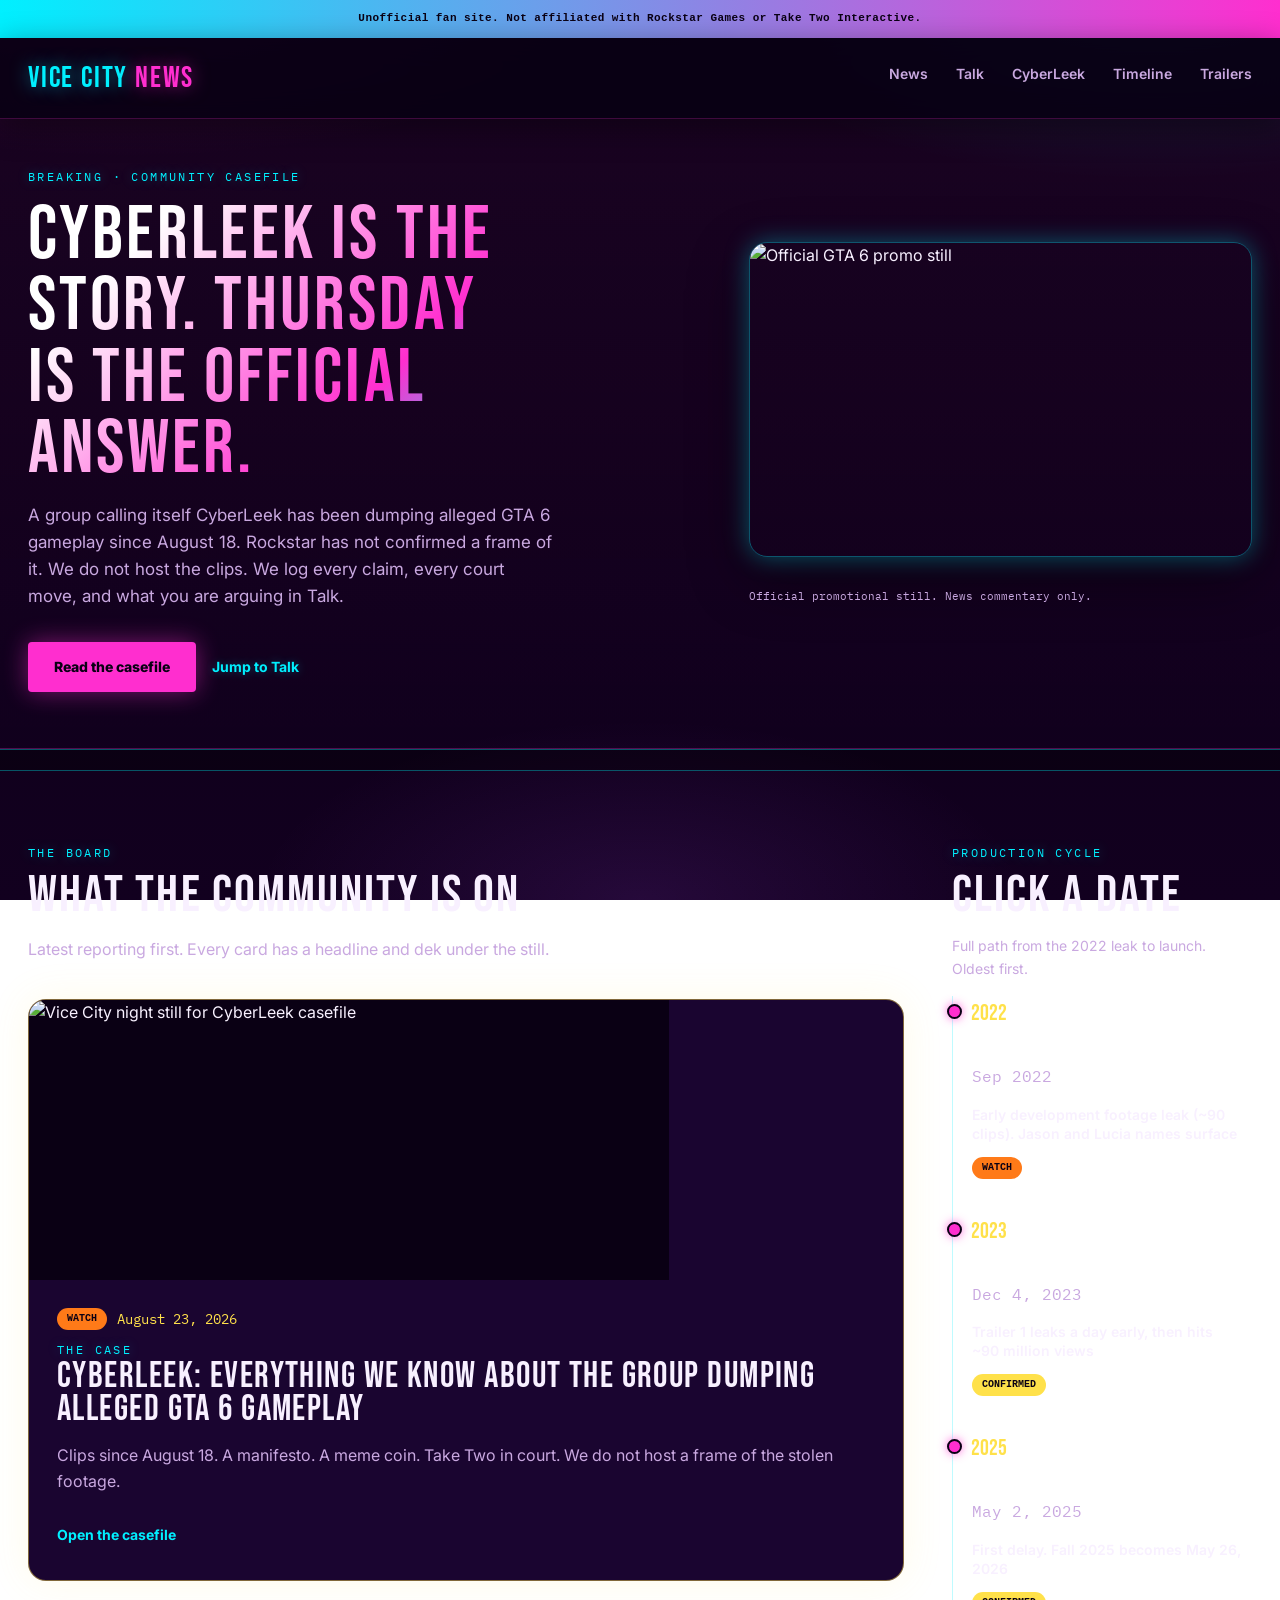
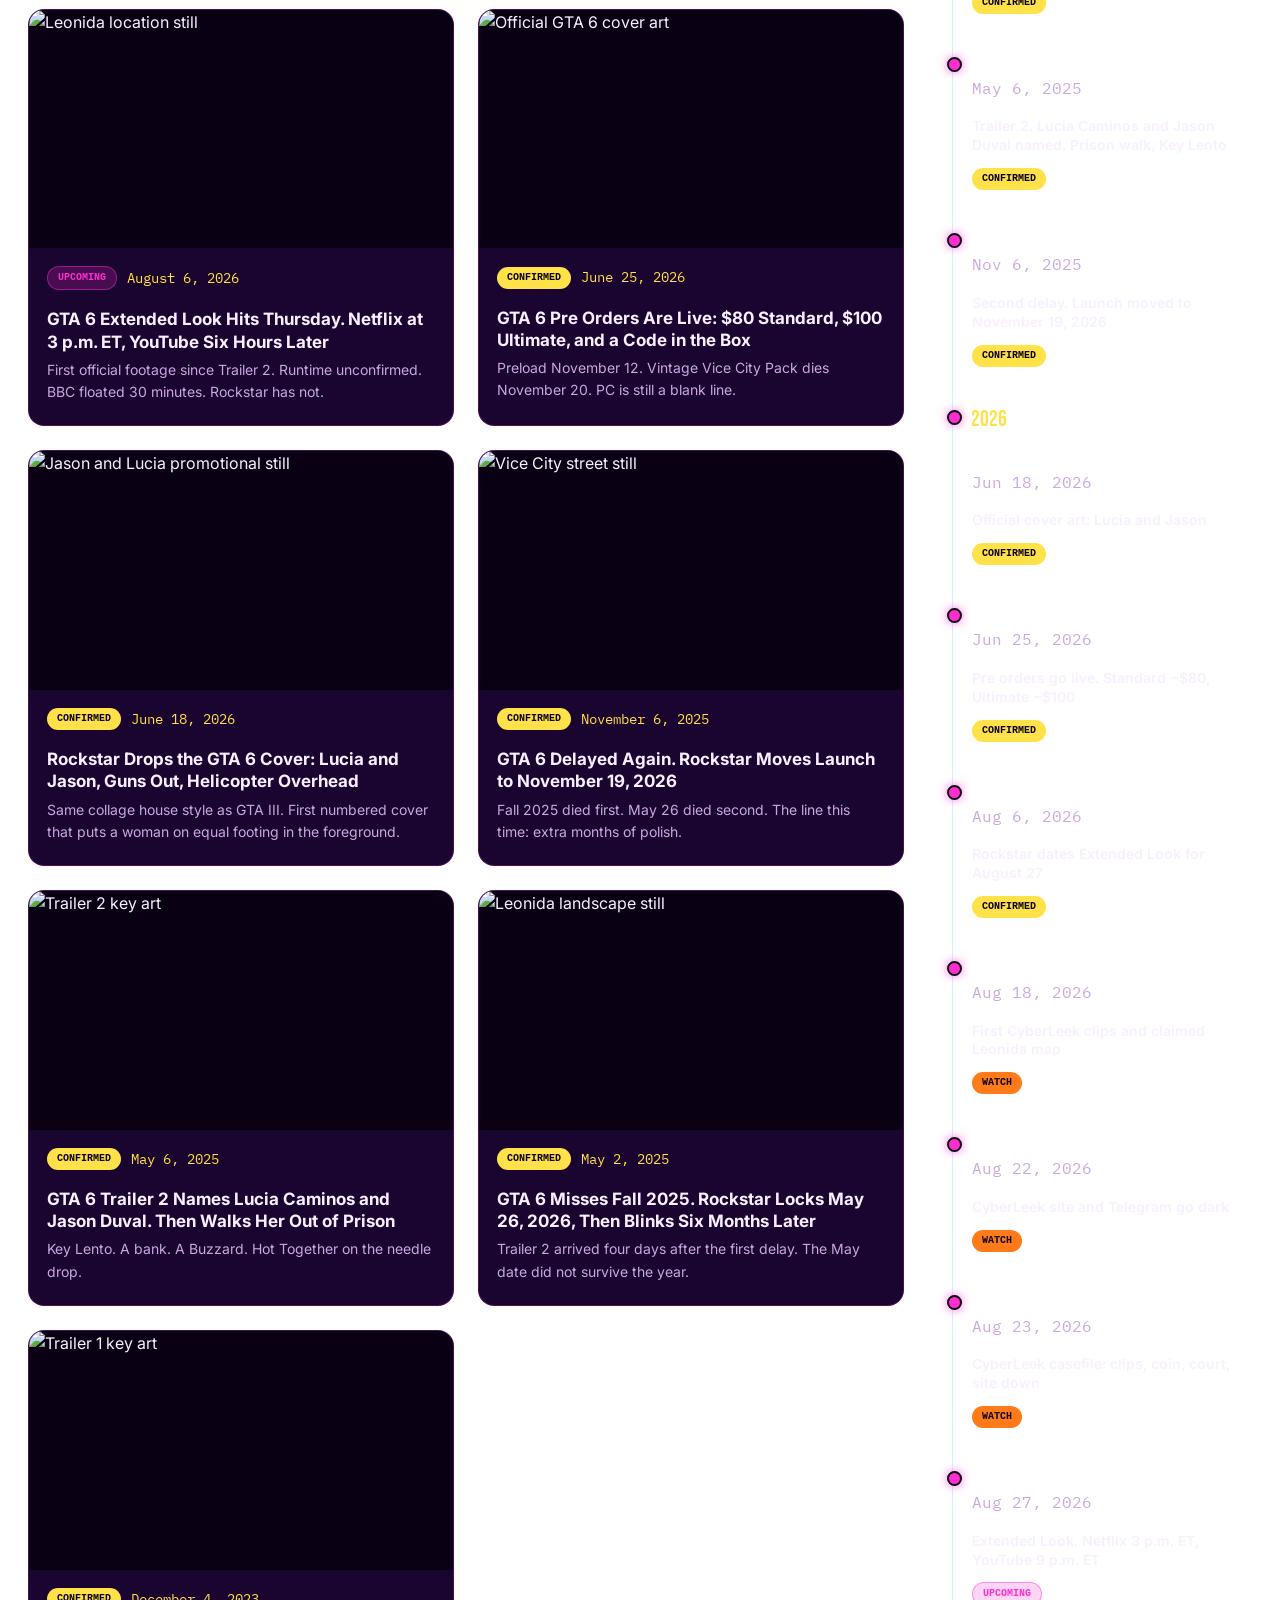
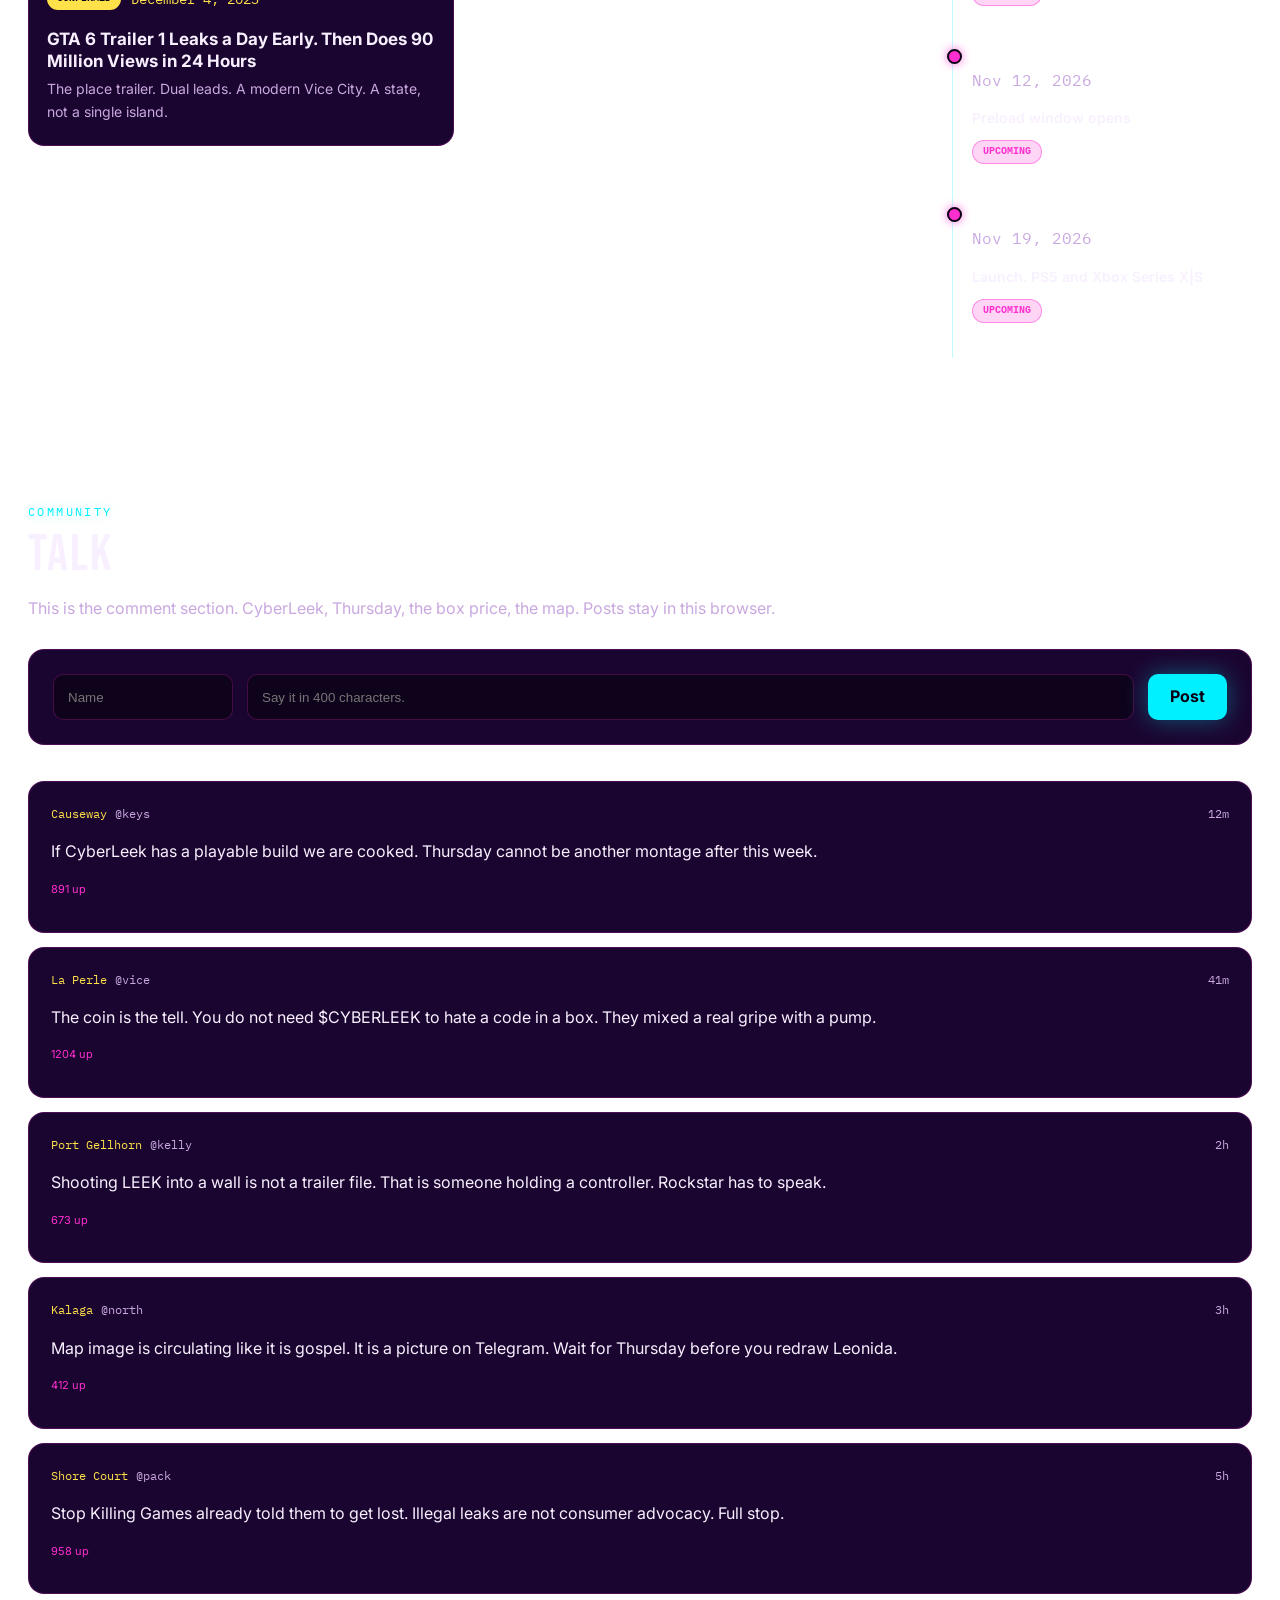
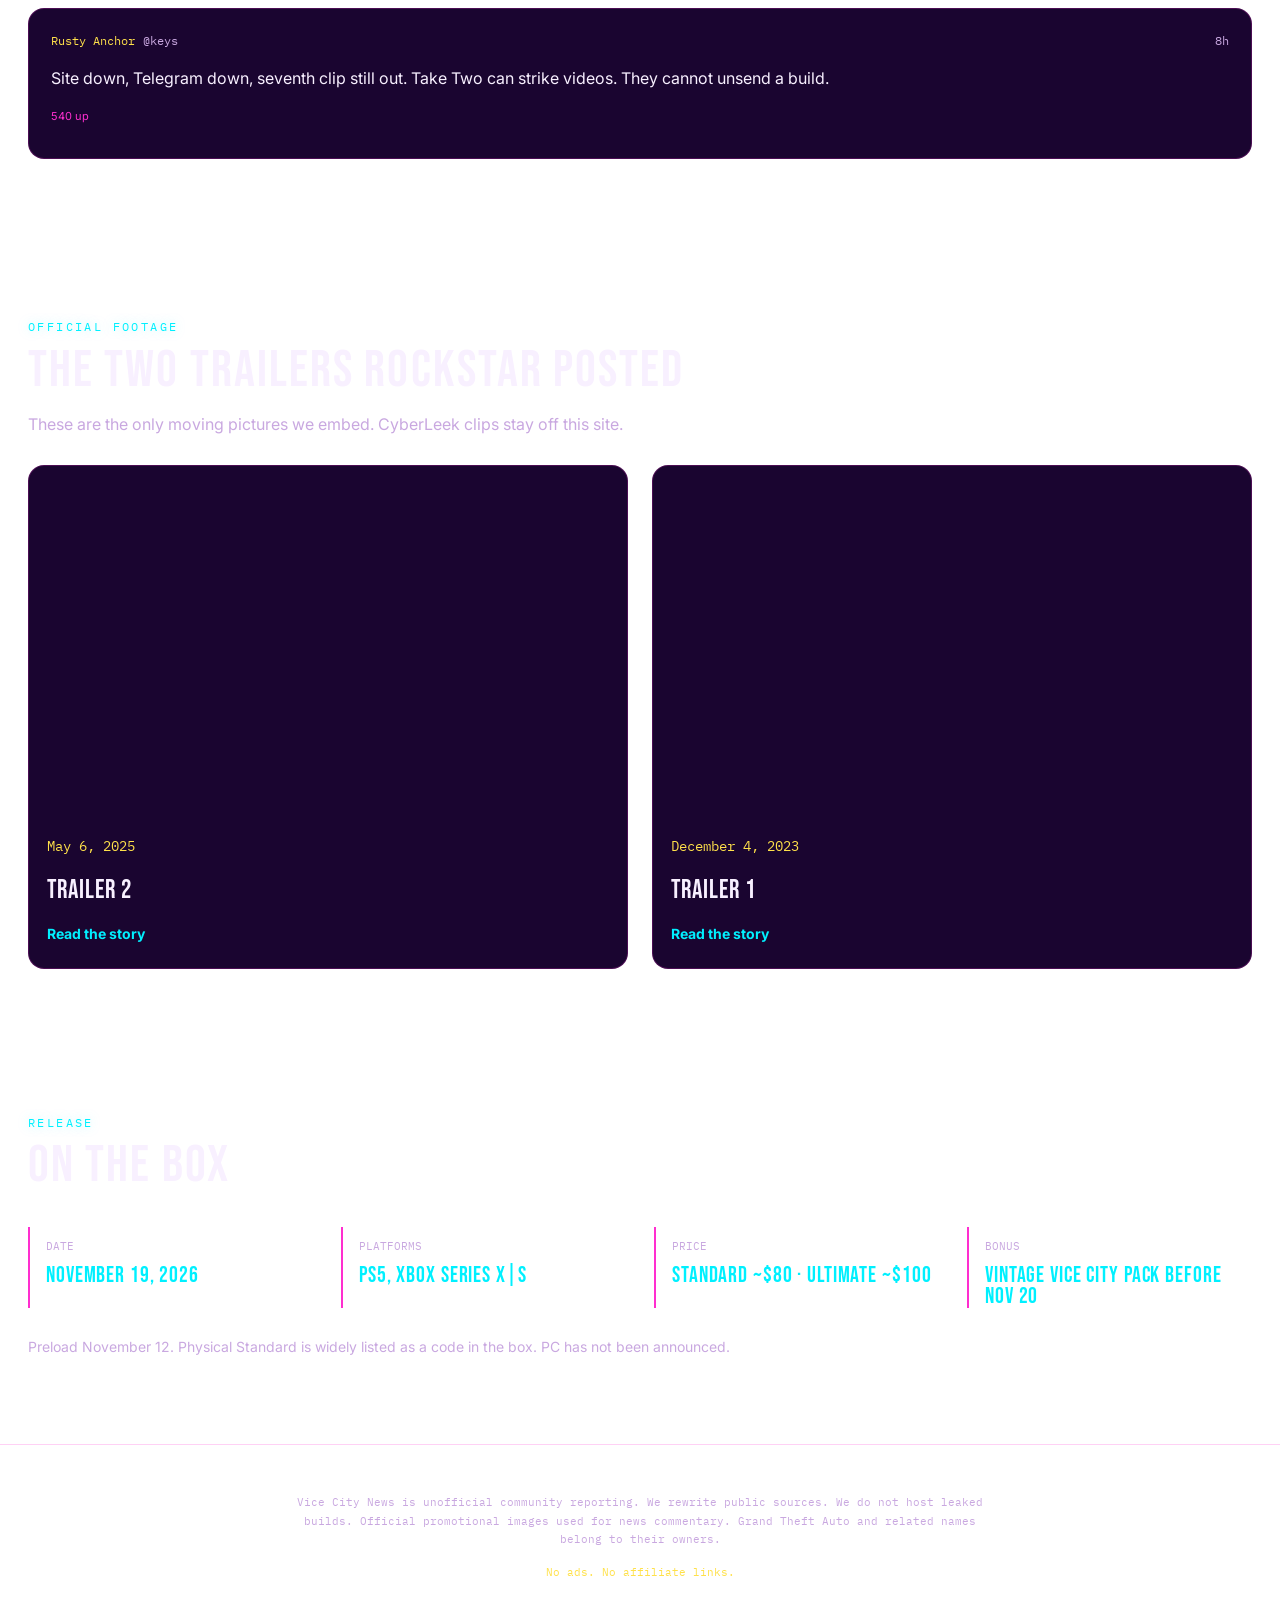
==== commit 5685fa94: "Full production-cycle timeline (2022 to launch) and captioned cards" ====
--- a/index.html
+++ b/index.html
@@ -1,7 +1,7 @@
 <!DOCTYPE html><html lang="en"><head>
 <meta charset="UTF-8"><meta name="viewport" content="width=device-width, initial-scale=1">
 <title>Vice City News</title>
-<meta name="description" content="Unofficial GTA 6 community news. CyberLeek casefile, Lucia Caminos, Jason Duval, Leonida.">
+<meta name="description" content="Unofficial GTA 6 community news. CyberLeek casefile, production timeline, Lucia Caminos, Jason Duval, Leonida.">
 <link rel="preconnect" href="https://fonts.googleapis.com">
 <link href="https://fonts.googleapis.com/css2?family=Bebas+Neue&family=IBM+Plex+Mono:wght@400;500;600&family=Inter:wght@400;500;600;700;800&display=swap" rel="stylesheet">
 <link rel="stylesheet" href="styles.css">
@@ -31,41 +31,98 @@
 <section id="news" class="wrap board"><div>
 <p class="kicker">THE BOARD</p>
 <h2 class="display">What the community is on</h2>
-<p class="muted">Latest reporting first. Click a headline. Then dump your take in Talk.</p>
+<p class="muted">Latest reporting first. Every card has a headline and dek under the still.</p>
 
 <a class="lead" href="wire/cyberleek-casefile/">
-<img src="https://cdn.mos.cms.futurecdn.net/9uJvFhNUF9bhHHyCEbRHaD-1200-80.jpg" alt="Vice City night still for CyberLeek casefile">
-<div class="pad lg">
-<div class="row"><span class="badge badge-watch">watch</span><span class="mono yellow sm">August 23, 2026</span></div>
-<p class="kicker">The case</p>
-<h3 class="display big">CyberLeek: Everything We Know About The Group Dumping Alleged GTA 6 Gameplay</h3>
-<p class="muted">Clips since August 18. A manifesto. A meme coin. Take Two in court. We do not host a frame of the stolen footage.</p>
-<span class="inline">Open the casefile</span>
-</div></a>
+  <div class="card-media lead-media"><img src="https://cdn.mos.cms.futurecdn.net/9uJvFhNUF9bhHHyCEbRHaD-1200-80.jpg" alt="Vice City night still for CyberLeek casefile"></div>
+  <div class="pad lg">
+    <div class="row"><span class="badge badge-watch">watch</span><span class="mono yellow sm">August 23, 2026</span></div>
+    <p class="kicker">The case</p>
+    <h3 class="display big">CyberLeek: Everything We Know About The Group Dumping Alleged GTA 6 Gameplay</h3>
+    <p class="muted">Clips since August 18. A manifesto. A meme coin. Take Two in court. We do not host a frame of the stolen footage.</p>
+    <span class="inline">Open the casefile</span>
+  </div>
+</a>
 
 <div class="grid2">
-<a class="card" href="wire/extended-look-august-27/"><img src="https://cdn.mos.cms.futurecdn.net/6XYCibbTS2nZXHqG34HfUD-1200-80.jpg" alt="Leonida location still" loading="lazy"><div class="pad"><div class="row"><span class="badge badge-upcoming">upcoming</span><span class="mono yellow sm">August 6, 2026</span></div><h3>GTA 6 Extended Look Hits Thursday. Netflix at 3 p.m. ET, YouTube Six Hours Later</h3><p class="muted sm">First official footage since Trailer 2. Runtime unconfirmed. BBC floated 30 minutes. Rockstar has not.</p></div></a>
-<a class="card" href="wire/preorders-editions/"><img src="https://ichef.bbci.co.uk/ace/branded_news/1200/cpsprodpb/34b6/live/03c3e400-6b19-11f1-be36-65d2d6d55e70.jpg" alt="Official GTA 6 cover art" loading="lazy"><div class="pad"><div class="row"><span class="badge badge-confirmed">confirmed</span><span class="mono yellow sm">June 25, 2026</span></div><h3>GTA 6 Pre Orders Are Live: $80 Standard, $100 Ultimate, and a Code in the Box</h3><p class="muted sm">Preload November 12. Vintage Vice City Pack dies November 20. PC is still a blank line.</p></div></a>
-<a class="card" href="wire/cover-art/"><img src="https://cdn.mos.cms.futurecdn.net/2BnYtKAN93oxVKknzENcSD-1200-80.jpg" alt="Jason and Lucia promotional still" loading="lazy"><div class="pad"><div class="row"><span class="badge badge-confirmed">confirmed</span><span class="mono yellow sm">June 18, 2026</span></div><h3>Rockstar Drops the GTA 6 Cover: Lucia and Jason, Guns Out, Helicopter Overhead</h3><p class="muted sm">Same collage house style as GTA III. First numbered cover that puts a woman on equal footing in the foreground.</p></div></a>
-<a class="card" href="wire/second-delay/"><img src="https://cdn.mos.cms.futurecdn.net/3K8coAkzZGN9googfrdATD-1200-80.jpg" alt="Vice City street still" loading="lazy"><div class="pad"><div class="row"><span class="badge badge-confirmed">confirmed</span><span class="mono yellow sm">November 6, 2025</span></div><h3>GTA 6 Delayed Again. Rockstar Moves Launch to November 19, 2026</h3><p class="muted sm">Fall 2025 died first. May 26 died second. The line this time: extra months of polish.</p></div></a>
-<a class="card" href="wire/trailer-two/"><img src="https://i.ytimg.com/vi/VQRLujxTm3c/maxresdefault.jpg" alt="Trailer 2 key art" loading="lazy"><div class="pad"><div class="row"><span class="badge badge-confirmed">confirmed</span><span class="mono yellow sm">May 6, 2025</span></div><h3>GTA 6 Trailer 2 Names Lucia Caminos and Jason Duval. Then Walks Her Out of Prison</h3><p class="muted sm">Key Lento. A bank. A Buzzard. Hot Together on the needle drop.</p></div></a>
-<a class="card" href="wire/first-delay/"><img src="https://cdn.mos.cms.futurecdn.net/7Spdo7ERrgcDrmZjkoKSja-1200-80.jpg" alt="Leonida landscape still" loading="lazy"><div class="pad"><div class="row"><span class="badge badge-confirmed">confirmed</span><span class="mono yellow sm">May 2, 2025</span></div><h3>GTA 6 Misses Fall 2025. Rockstar Locks May 26, 2026, Then Blinks Six Months Later</h3><p class="muted sm">Trailer 2 arrived four days after the first delay. The May date did not survive the year.</p></div></a>
-<a class="card" href="wire/trailer-one/"><img src="https://i.ytimg.com/vi/QdBZY2fkU-0/maxresdefault.jpg" alt="Trailer 1 key art" loading="lazy"><div class="pad"><div class="row"><span class="badge badge-confirmed">confirmed</span><span class="mono yellow sm">December 4, 2023</span></div><h3>GTA 6 Trailer 1 Leaks a Day Early. Then Does 90 Million Views in 24 Hours</h3><p class="muted sm">The place trailer. Dual leads. A modern Vice City. A state, not a single island.</p></div></a>
+<a class="card" href="wire/extended-look-august-27/">
+  <div class="card-media"><img src="https://cdn.mos.cms.futurecdn.net/6XYCibbTS2nZXHqG34HfUD-1200-80.jpg" alt="Leonida location still" loading="lazy"></div>
+  <div class="pad">
+    <div class="row"><span class="badge badge-upcoming">upcoming</span><span class="mono yellow sm">August 6, 2026</span></div>
+    <h3>GTA 6 Extended Look Hits Thursday. Netflix at 3 p.m. ET, YouTube Six Hours Later</h3>
+    <p class="muted sm">First official footage since Trailer 2. Runtime unconfirmed. BBC floated 30 minutes. Rockstar has not.</p>
+  </div>
+</a>
+<a class="card" href="wire/preorders-editions/">
+  <div class="card-media"><img src="https://ichef.bbci.co.uk/ace/branded_news/1200/cpsprodpb/34b6/live/03c3e400-6b19-11f1-be36-65d2d6d55e70.jpg" alt="Official GTA 6 cover art" loading="lazy"></div>
+  <div class="pad">
+    <div class="row"><span class="badge badge-confirmed">confirmed</span><span class="mono yellow sm">June 25, 2026</span></div>
+    <h3>GTA 6 Pre Orders Are Live: $80 Standard, $100 Ultimate, and a Code in the Box</h3>
+    <p class="muted sm">Preload November 12. Vintage Vice City Pack dies November 20. PC is still a blank line.</p>
+  </div>
+</a>
+<a class="card" href="wire/cover-art/">
+  <div class="card-media"><img src="https://cdn.mos.cms.futurecdn.net/2BnYtKAN93oxVKknzENcSD-1200-80.jpg" alt="Jason and Lucia promotional still" loading="lazy"></div>
+  <div class="pad">
+    <div class="row"><span class="badge badge-confirmed">confirmed</span><span class="mono yellow sm">June 18, 2026</span></div>
+    <h3>Rockstar Drops the GTA 6 Cover: Lucia and Jason, Guns Out, Helicopter Overhead</h3>
+    <p class="muted sm">Same collage house style as GTA III. First numbered cover that puts a woman on equal footing in the foreground.</p>
+  </div>
+</a>
+<a class="card" href="wire/second-delay/">
+  <div class="card-media"><img src="https://cdn.mos.cms.futurecdn.net/3K8coAkzZGN9googfrdATD-1200-80.jpg" alt="Vice City street still" loading="lazy"></div>
+  <div class="pad">
+    <div class="row"><span class="badge badge-confirmed">confirmed</span><span class="mono yellow sm">November 6, 2025</span></div>
+    <h3>GTA 6 Delayed Again. Rockstar Moves Launch to November 19, 2026</h3>
+    <p class="muted sm">Fall 2025 died first. May 26 died second. The line this time: extra months of polish.</p>
+  </div>
+</a>
+<a class="card" href="wire/trailer-two/">
+  <div class="card-media"><img src="https://i.ytimg.com/vi/VQRLujxTm3c/maxresdefault.jpg" alt="Trailer 2 key art" loading="lazy"></div>
+  <div class="pad">
+    <div class="row"><span class="badge badge-confirmed">confirmed</span><span class="mono yellow sm">May 6, 2025</span></div>
+    <h3>GTA 6 Trailer 2 Names Lucia Caminos and Jason Duval. Then Walks Her Out of Prison</h3>
+    <p class="muted sm">Key Lento. A bank. A Buzzard. Hot Together on the needle drop.</p>
+  </div>
+</a>
+<a class="card" href="wire/first-delay/">
+  <div class="card-media"><img src="https://cdn.mos.cms.futurecdn.net/7Spdo7ERrgcDrmZjkoKSja-1200-80.jpg" alt="Leonida landscape still" loading="lazy"></div>
+  <div class="pad">
+    <div class="row"><span class="badge badge-confirmed">confirmed</span><span class="mono yellow sm">May 2, 2025</span></div>
+    <h3>GTA 6 Misses Fall 2025. Rockstar Locks May 26, 2026, Then Blinks Six Months Later</h3>
+    <p class="muted sm">Trailer 2 arrived four days after the first delay. The May date did not survive the year.</p>
+  </div>
+</a>
+<a class="card" href="wire/trailer-one/">
+  <div class="card-media"><img src="https://i.ytimg.com/vi/QdBZY2fkU-0/maxresdefault.jpg" alt="Trailer 1 key art" loading="lazy"></div>
+  <div class="pad">
+    <div class="row"><span class="badge badge-confirmed">confirmed</span><span class="mono yellow sm">December 4, 2023</span></div>
+    <h3>GTA 6 Trailer 1 Leaks a Day Early. Then Does 90 Million Views in 24 Hours</h3>
+    <p class="muted sm">The place trailer. Dual leads. A modern Vice City. A state, not a single island.</p>
+  </div>
+</a>
 </div>
 </div>
 
 <aside id="timeline">
-<p class="kicker">TIMELINE</p>
+<p class="kicker">PRODUCTION CYCLE</p>
 <h2 class="display">Click a date</h2>
+<p class="muted sm" style="margin-bottom:16px">Full path from the 2022 leak to launch. Oldest first.</p>
 <ol class="tl">
-<li><p class="tl-year">2026</p><a href="wire/cyberleek-casefile/"><p class="mono muted">Aug 23, 2026</p><p class="tl-title">CyberLeek casefile: clips, coin, court, site down</p><span class="badge badge-watch">watch</span></a></li>
+<li><p class="tl-year">2022</p><a href="wire/trailer-one/"><p class="mono muted">Sep 2022</p><p class="tl-title">Early development footage leak (~90 clips). Jason and Lucia names surface</p><span class="badge badge-watch">watch</span></a></li>
+<li><p class="tl-year">2023</p><a href="wire/trailer-one/"><p class="mono muted">Dec 4, 2023</p><p class="tl-title">Trailer 1 leaks a day early, then hits ~90 million views</p><span class="badge badge-confirmed">confirmed</span></a></li>
+<li><p class="tl-year">2025</p><a href="wire/first-delay/"><p class="mono muted">May 2, 2025</p><p class="tl-title">First delay. Fall 2025 becomes May 26, 2026</p><span class="badge badge-confirmed">confirmed</span></a></li>
+<li><a href="wire/trailer-two/"><p class="mono muted">May 6, 2025</p><p class="tl-title">Trailer 2. Lucia Caminos and Jason Duval named. Prison walk, Key Lento</p><span class="badge badge-confirmed">confirmed</span></a></li>
+<li><a href="wire/second-delay/"><p class="mono muted">Nov 6, 2025</p><p class="tl-title">Second delay. Launch moved to November 19, 2026</p><span class="badge badge-confirmed">confirmed</span></a></li>
+<li><p class="tl-year">2026</p><a href="wire/cover-art/"><p class="mono muted">Jun 18, 2026</p><p class="tl-title">Official cover art: Lucia and Jason</p><span class="badge badge-confirmed">confirmed</span></a></li>
+<li><a href="wire/preorders-editions/"><p class="mono muted">Jun 25, 2026</p><p class="tl-title">Pre orders go live. Standard ~$80, Ultimate ~$100</p><span class="badge badge-confirmed">confirmed</span></a></li>
+<li><a href="wire/extended-look-august-27/"><p class="mono muted">Aug 6, 2026</p><p class="tl-title">Rockstar dates Extended Look for August 27</p><span class="badge badge-confirmed">confirmed</span></a></li>
+<li><a href="wire/cyberleek-casefile/"><p class="mono muted">Aug 18, 2026</p><p class="tl-title">First CyberLeek clips and claimed Leonida map</p><span class="badge badge-watch">watch</span></a></li>
 <li><a href="wire/cyberleek-casefile/"><p class="mono muted">Aug 22, 2026</p><p class="tl-title">CyberLeek site and Telegram go dark</p><span class="badge badge-watch">watch</span></a></li>
-<li><a href="wire/cyberleek-casefile/"><p class="mono muted">Aug 18, 2026</p><p class="tl-title">First CyberLeek clips and claimed Leonida map</p><span class="badge badge-watch">watch</span></a></li>
+<li><a href="wire/cyberleek-casefile/"><p class="mono muted">Aug 23, 2026</p><p class="tl-title">CyberLeek casefile: clips, coin, court, site down</p><span class="badge badge-watch">watch</span></a></li>
+<li><a href="wire/extended-look-august-27/"><p class="mono muted">Aug 27, 2026</p><p class="tl-title">Extended Look. Netflix 3 p.m. ET, YouTube 9 p.m. ET</p><span class="badge badge-upcoming">upcoming</span></a></li>
+<li><a href="wire/preorders-editions/"><p class="mono muted">Nov 12, 2026</p><p class="tl-title">Preload window opens</p><span class="badge badge-upcoming">upcoming</span></a></li>
 <li><a href="wire/preorders-editions/"><p class="mono muted">Nov 19, 2026</p><p class="tl-title">Launch. PS5 and Xbox Series X|S</p><span class="badge badge-upcoming">upcoming</span></a></li>
-<li><a href="wire/extended-look-august-27/"><p class="mono muted">Aug 27, 2026</p><p class="tl-title">Extended Look. Netflix 3 p.m. ET, YouTube 9 p.m. ET</p><span class="badge badge-upcoming">upcoming</span></a></li>
-<li><a href="wire/extended-look-august-27/"><p class="mono muted">Aug 6, 2026</p><p class="tl-title">Rockstar dates the Extended Look</p><span class="badge badge-confirmed">confirmed</span></a></li>
-<li><a href="wire/preorders-editions/"><p class="mono muted">Jun 25, 2026</p><p class="tl-title">Pre orders go live, $80 / $100</p><span class="badge badge-confirmed">confirmed</span></a></li>
-<li><a href="wire/cover-art/"><p class="mono muted">Jun 18, 2026</p><p class="tl-title">Official cover art: Lucia and Jason</p><span class="badge badge-confirmed">confirmed</span></a></li>
 </ol>
 </aside>
 </section>
--- a/styles.css
+++ b/styles.css
@@ -74,7 +74,7 @@
 .two{display:grid;gap:40px}
 @media(min-width:960px){
   .two{grid-template-columns:1.15fr .85fr;align-items:center}
-  .board{display:grid;grid-template-columns:1fr 280px;gap:48px}
+  .board{display:grid;grid-template-columns:1fr 300px;gap:48px}
   .article{display:grid;grid-template-columns:minmax(0,40rem) 260px;gap:56px}
 }
 .kicker{
@@ -137,7 +137,6 @@
   transition:transform .2s,box-shadow .2s;
 }
 .lead:hover{transform:translateY(-3px);box-shadow:0 0 48px rgba(255,225,74,.2)}
-.lead img{aspect-ratio:16/7;max-height:280px}
 .card{
   display:flex;flex-direction:column;
   overflow:hidden;border-radius:16px;
@@ -150,8 +149,13 @@
   border-color:var(--cyan);
   box-shadow:var(--glow-cyan);
 }
-.card img{aspect-ratio:16/9;flex:0 0 auto}
-.pad{padding:18px 18px 22px}.pad.lg{padding:28px 28px 32px}
+.card-media{position:relative;aspect-ratio:16/9;overflow:hidden;flex:0 0 auto;background:#0a0014}
+.card-media img{width:100%;height:100%;object-fit:cover;display:block}
+.lead-media{aspect-ratio:16/7;max-height:280px}
+.card .pad{flex:1 1 auto;display:flex;flex-direction:column;gap:6px;padding:18px 18px 22px}
+.card .pad h3{margin-top:2px}
+.card .pad .muted.sm{margin:0}
+.pad.lg{padding:28px 28px 32px}
 .grid2{display:grid;gap:24px;margin-top:28px}
 @media(min-width:720px){.grid2{grid-template-columns:1fr 1fr}}
 .row{display:flex;align-items:center;gap:10px;margin-bottom:10px;flex-wrap:wrap}
@@ -229,6 +233,6 @@
   .top nav.open{display:flex}
   .top nav a{padding:14px}
   .wrap{padding:48px 18px}
-  .lead img{max-height:200px}
+  .lead-media{max-height:200px}
 }
 @media(prefers-reduced-motion:reduce){.ticker{animation:none}html{scroll-behavior:auto}}
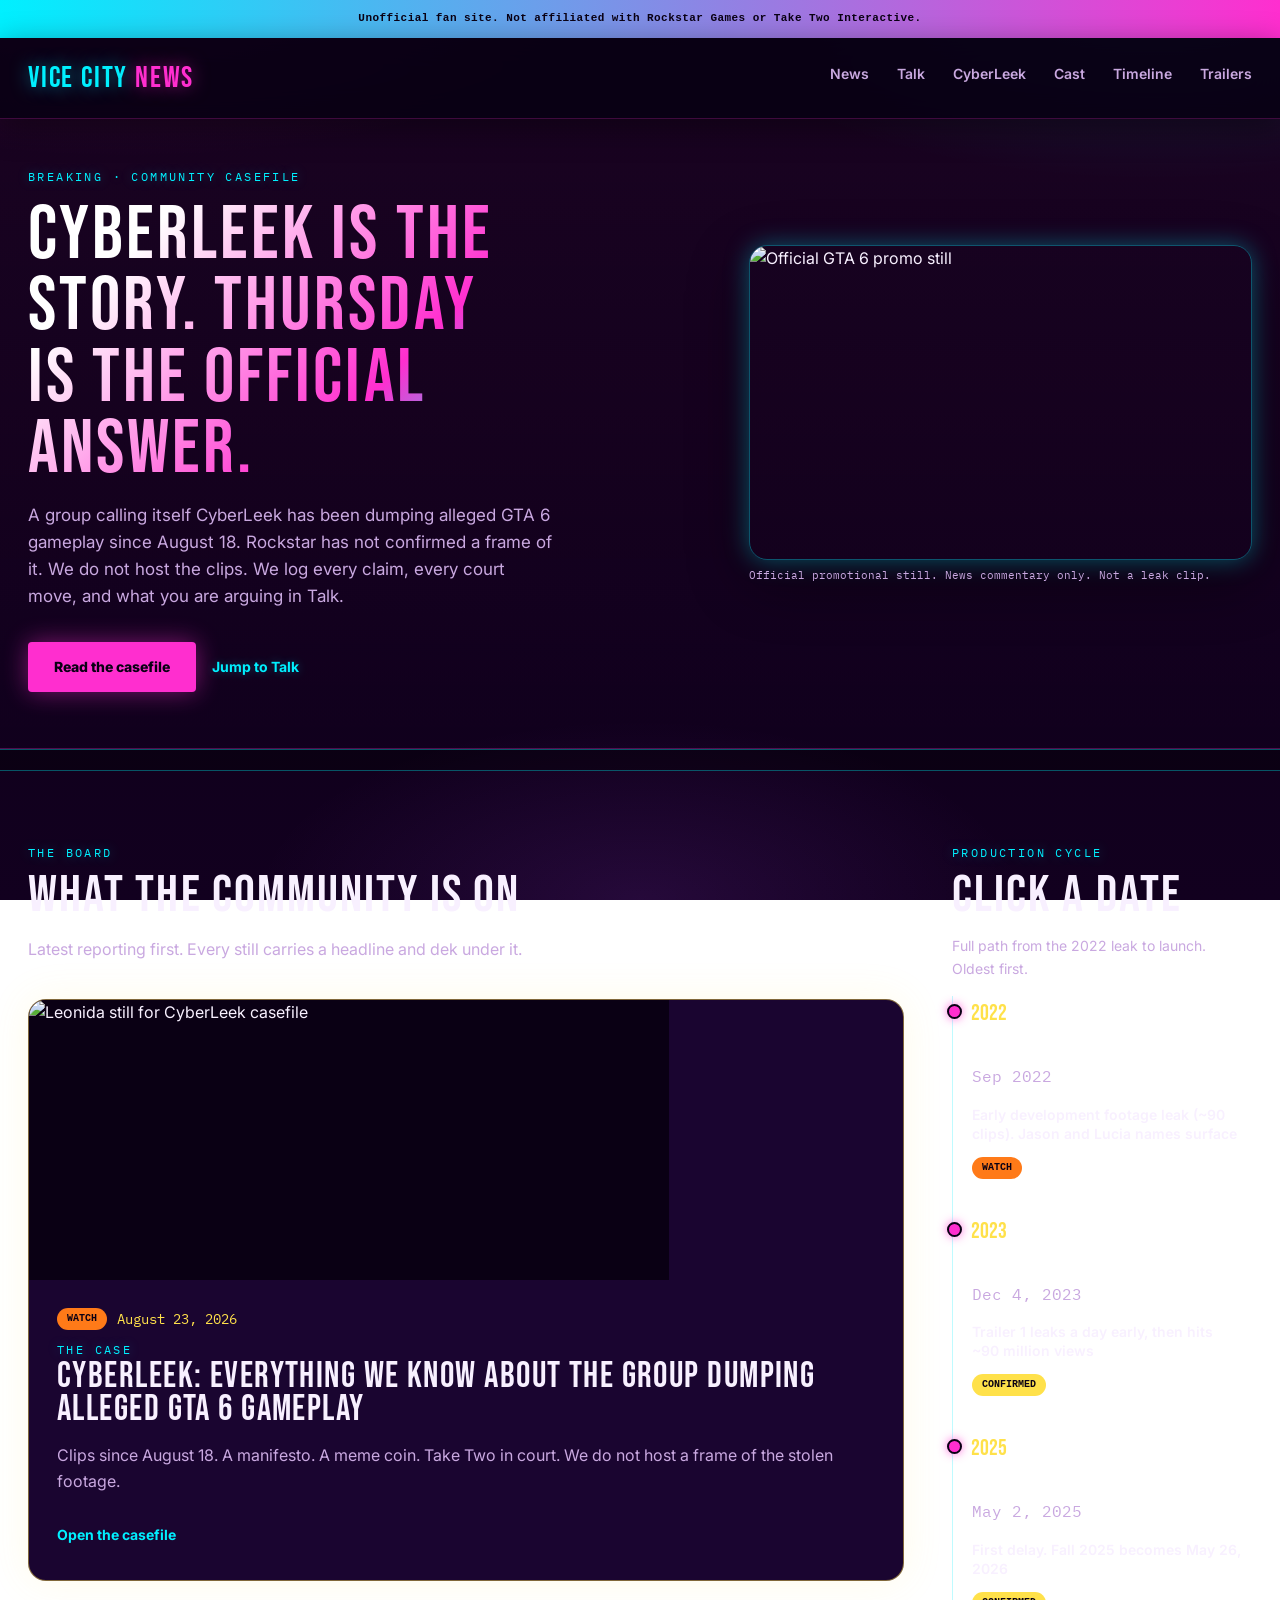
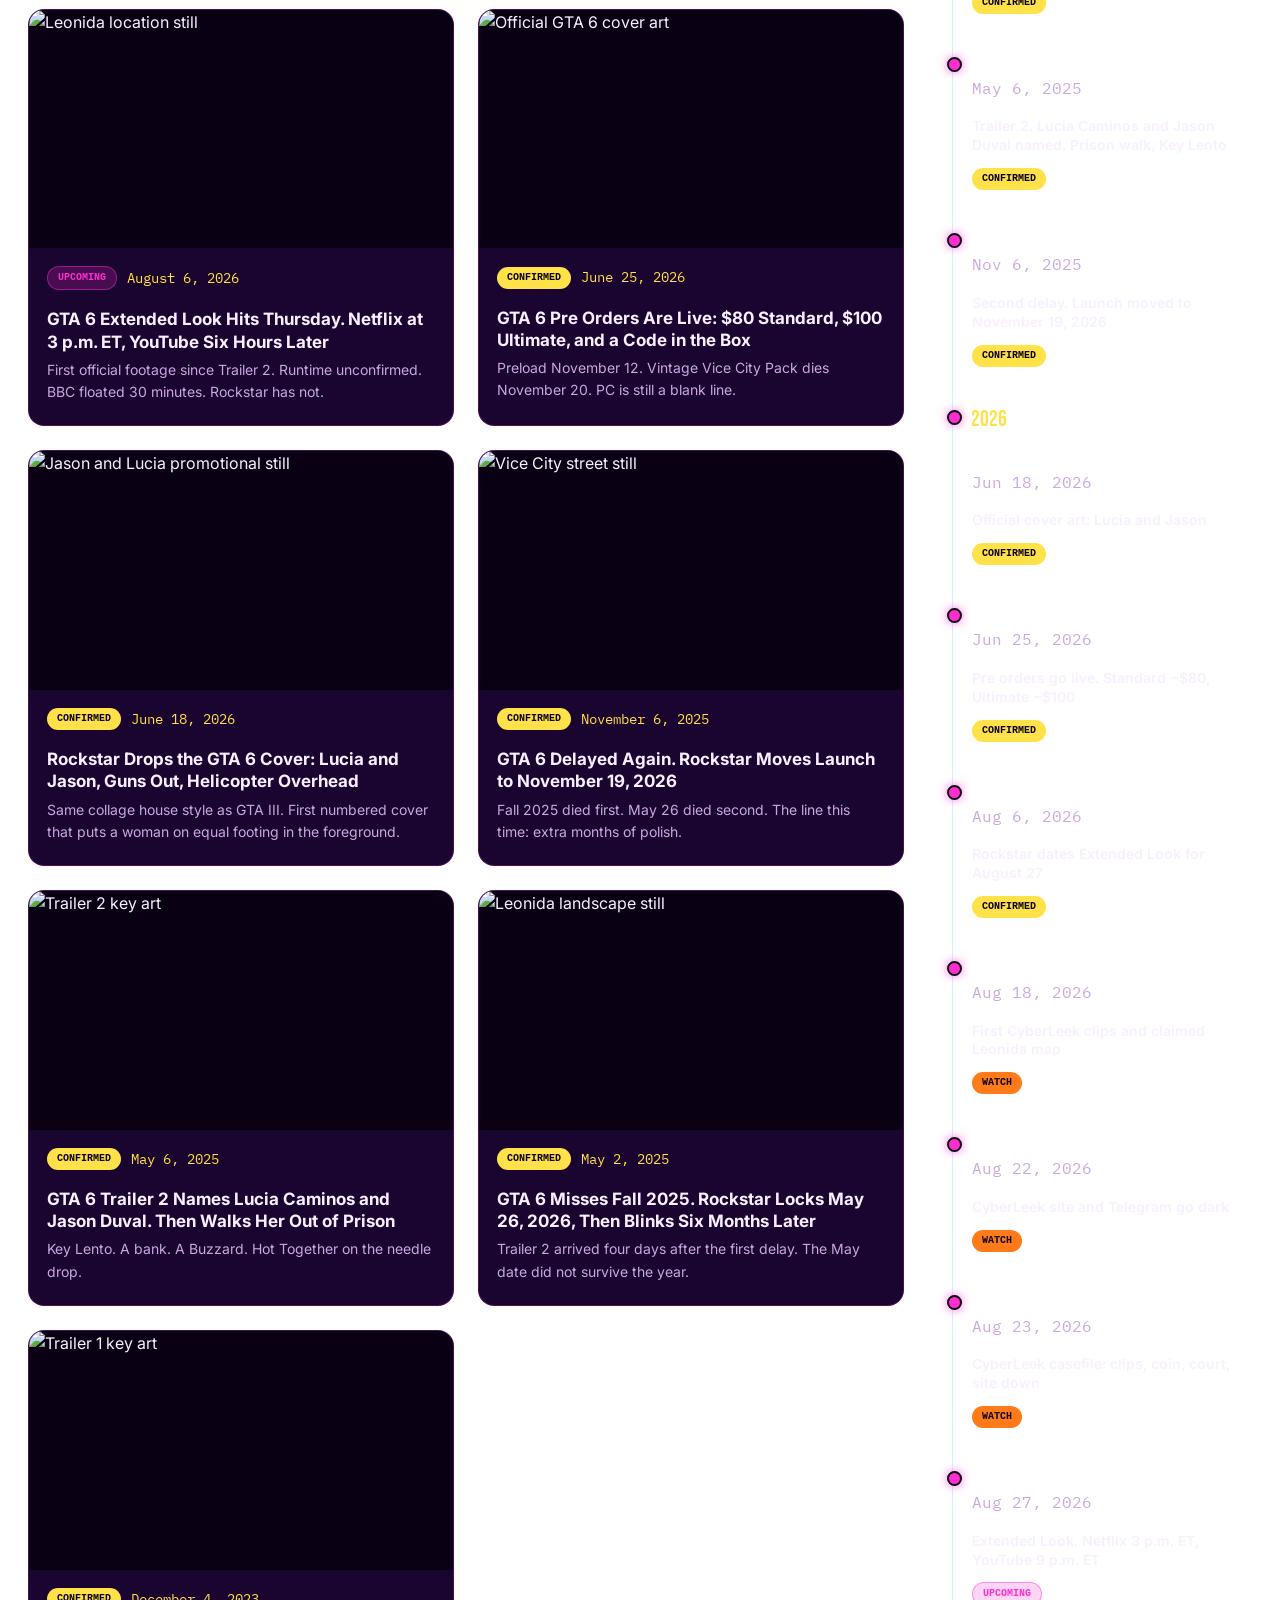
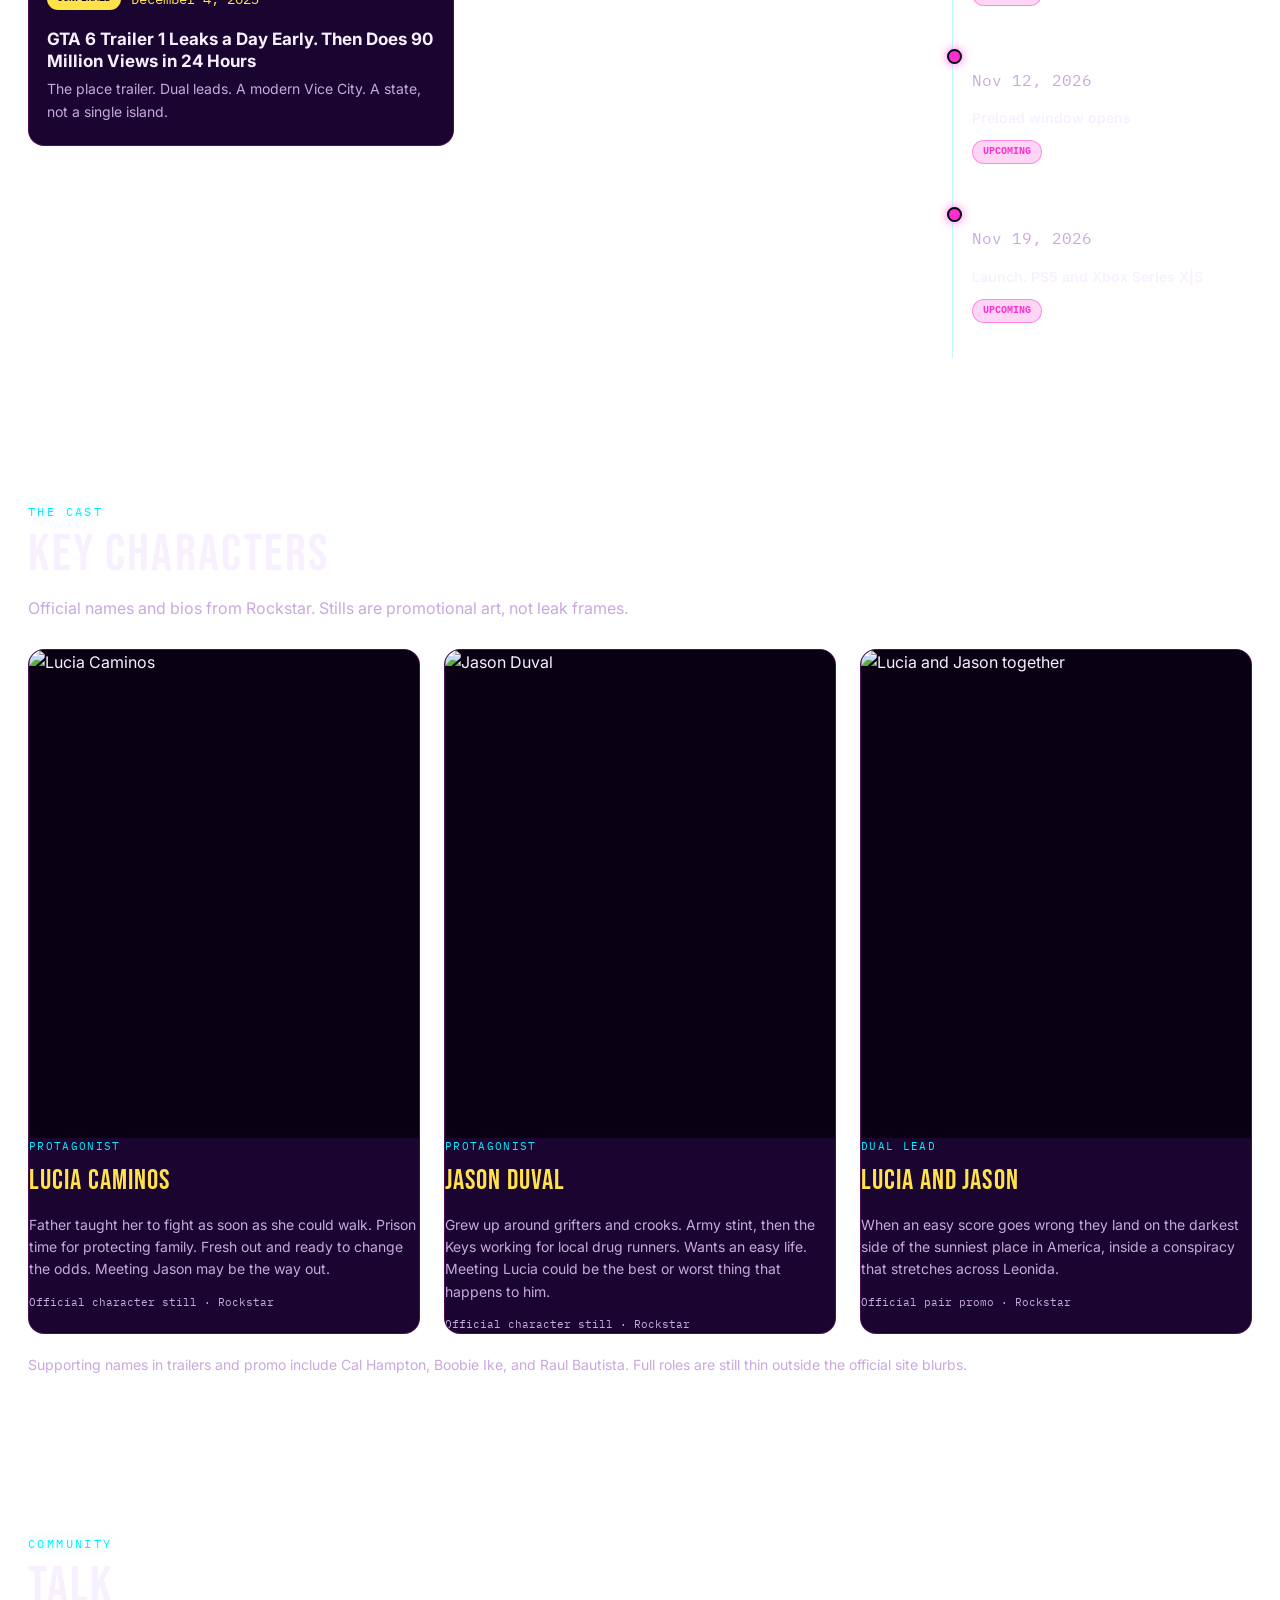
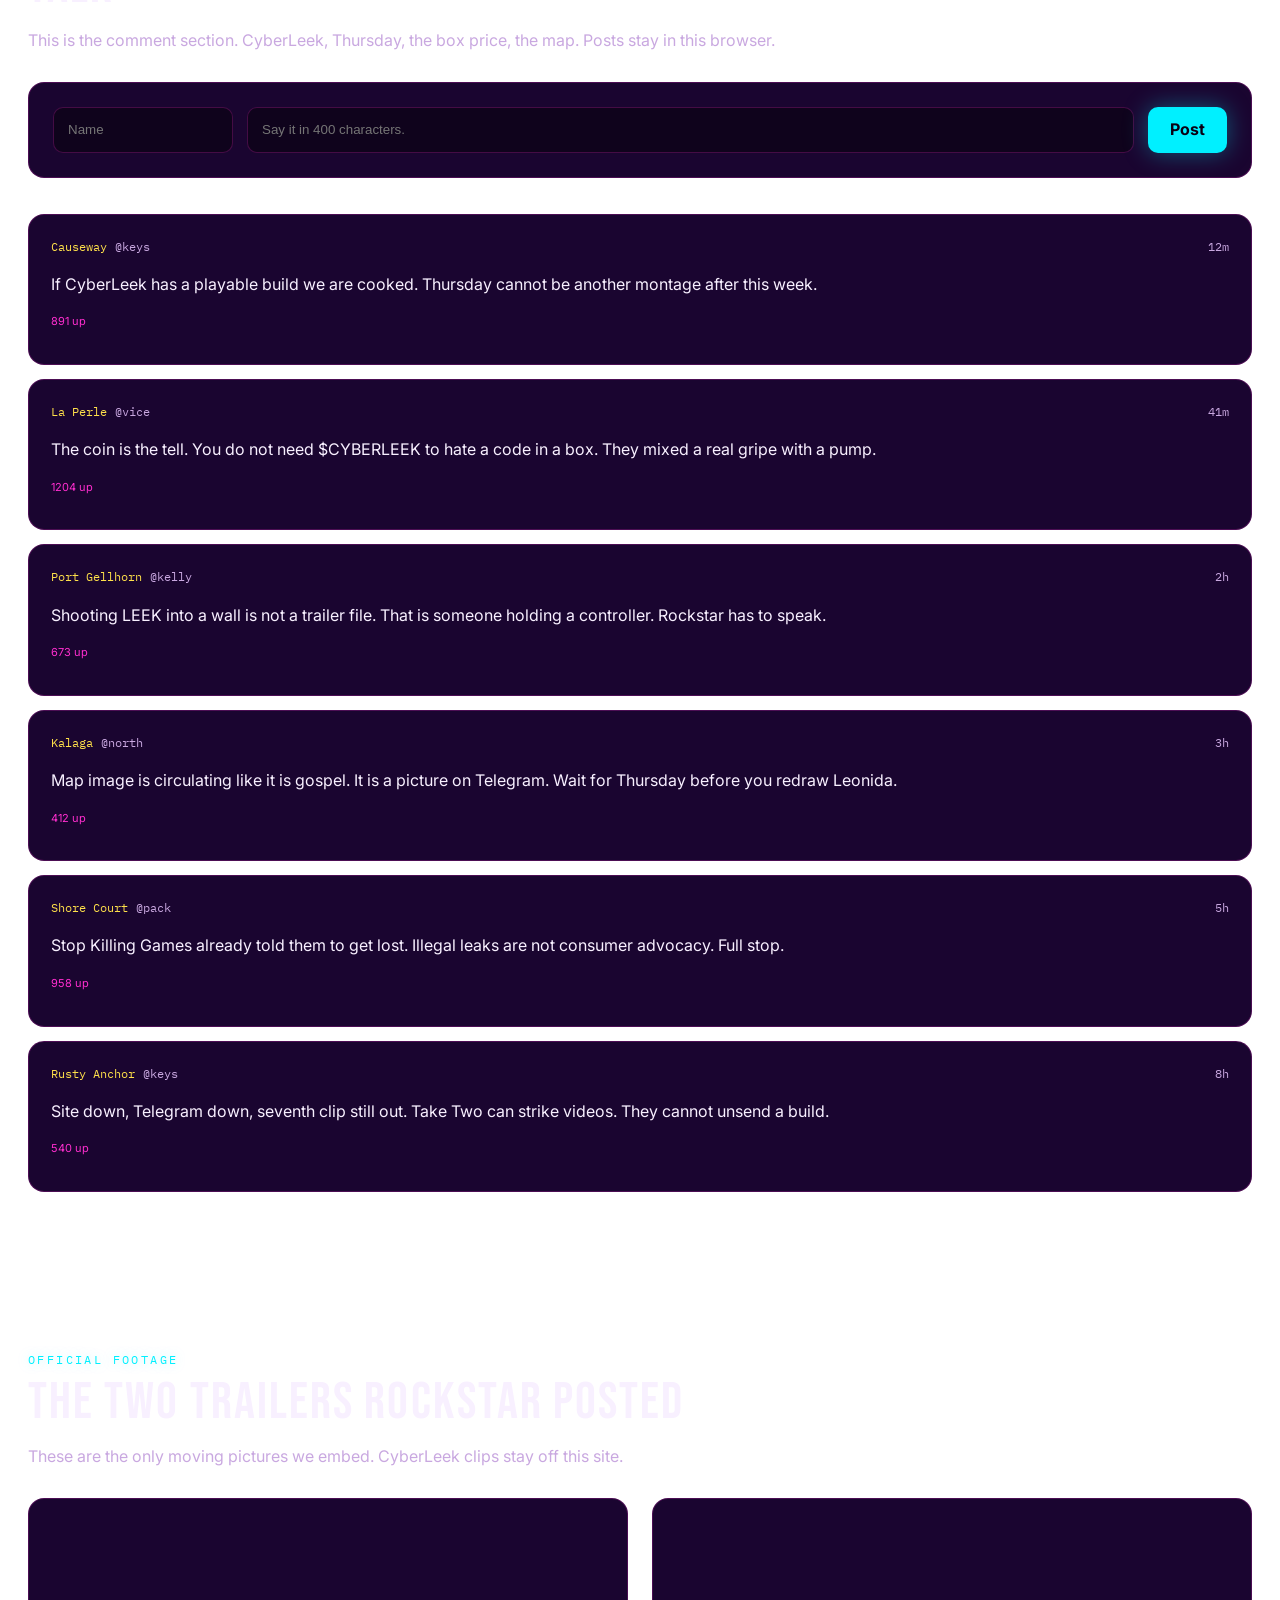
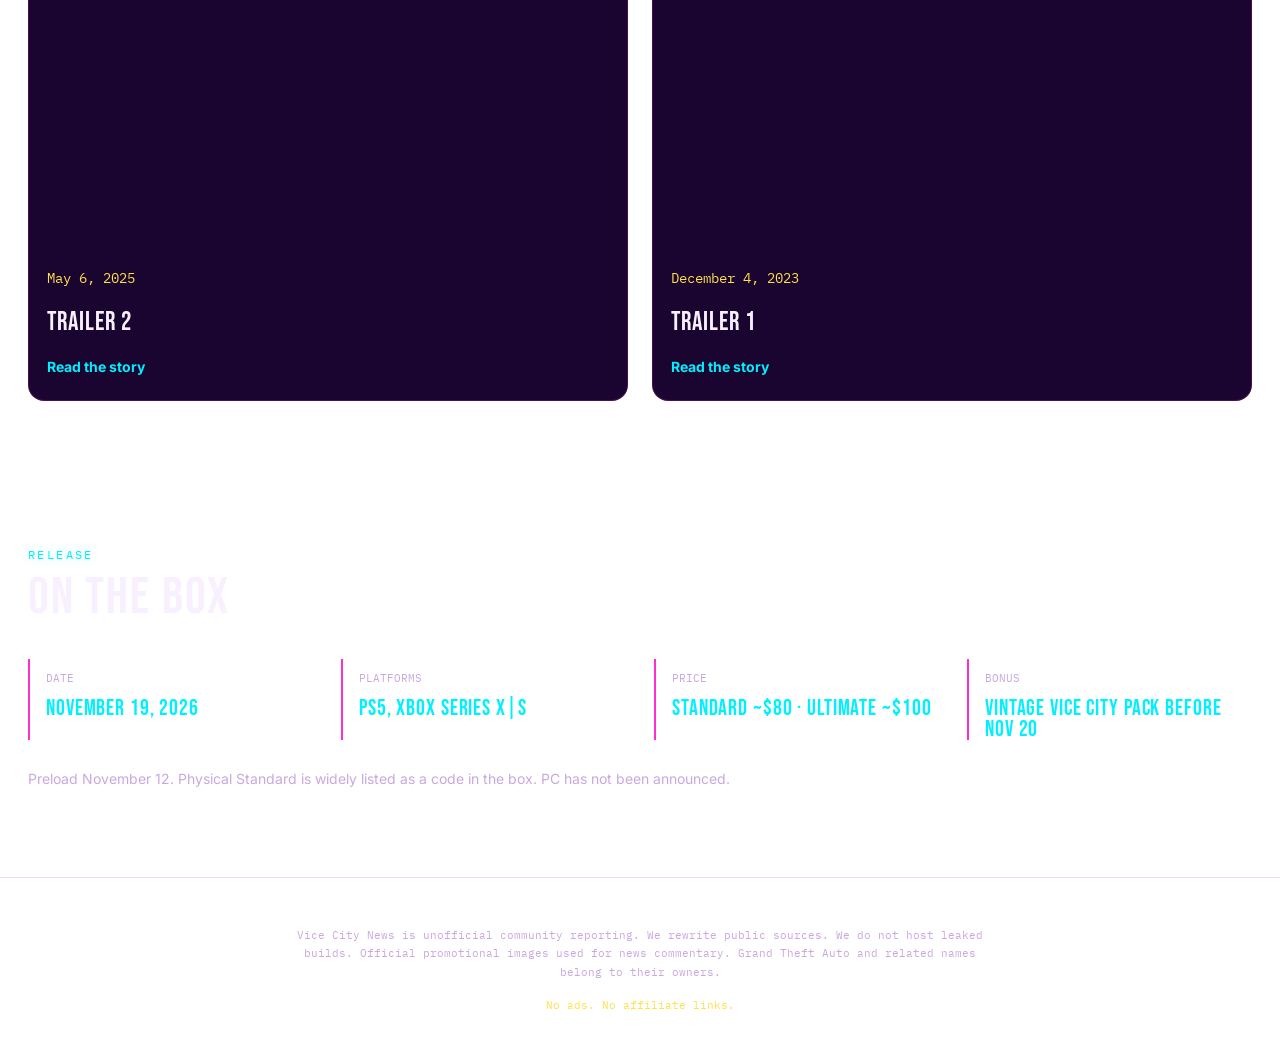
==== commit b42bab89: "Restore cast section (Lucia, Jason, dual lead) with captions under every still" ====
--- a/index.html
+++ b/index.html
@@ -12,6 +12,7 @@
 <nav id="nav">
 <a href="#news">News</a><a href="#talk">Talk</a>
 <a href="wire/cyberleek-casefile/">CyberLeek</a>
+<a href="#cast">Cast</a>
 <a href="#timeline">Timeline</a><a href="#footage">Trailers</a>
 </nav></header>
 
@@ -22,8 +23,8 @@
 <div class="cta-row"><a class="btn" href="wire/cyberleek-casefile/">Read the casefile</a><a class="ghost" href="#talk">Jump to Talk</a></div>
 </div><div>
 <img class="hero-img" src="https://cdn.mos.cms.futurecdn.net/6NyfcEfKJxUCEBrtuC3eZD-1200-80.jpg" alt="Official GTA 6 promo still">
+<p class="caption">Official promotional still. News commentary only. Not a leak clip.</p>
 <div id="countdown" class="countdown"></div>
-<p class="mono muted xs">Official promotional still. News commentary only.</p>
 </div></div></section>
 
 <div class="ticker-wrap"><div class="ticker" id="ticker"></div></div>
@@ -31,10 +32,10 @@
 <section id="news" class="wrap board"><div>
 <p class="kicker">THE BOARD</p>
 <h2 class="display">What the community is on</h2>
-<p class="muted">Latest reporting first. Every card has a headline and dek under the still.</p>
+<p class="muted">Latest reporting first. Every still carries a headline and dek under it.</p>
 
 <a class="lead" href="wire/cyberleek-casefile/">
-  <div class="card-media lead-media"><img src="https://cdn.mos.cms.futurecdn.net/9uJvFhNUF9bhHHyCEbRHaD-1200-80.jpg" alt="Vice City night still for CyberLeek casefile"></div>
+  <div class="card-media lead-media"><img src="https://cdn.mos.cms.futurecdn.net/9uJvFhNUF9bhHHyCEbRHaD-1200-80.jpg" alt="Leonida still for CyberLeek casefile"></div>
   <div class="pad lg">
     <div class="row"><span class="badge badge-watch">watch</span><span class="mono yellow sm">August 23, 2026</span></div>
     <p class="kicker">The case</p>
@@ -45,62 +46,13 @@
 </a>
 
 <div class="grid2">
-<a class="card" href="wire/extended-look-august-27/">
-  <div class="card-media"><img src="https://cdn.mos.cms.futurecdn.net/6XYCibbTS2nZXHqG34HfUD-1200-80.jpg" alt="Leonida location still" loading="lazy"></div>
-  <div class="pad">
-    <div class="row"><span class="badge badge-upcoming">upcoming</span><span class="mono yellow sm">August 6, 2026</span></div>
-    <h3>GTA 6 Extended Look Hits Thursday. Netflix at 3 p.m. ET, YouTube Six Hours Later</h3>
-    <p class="muted sm">First official footage since Trailer 2. Runtime unconfirmed. BBC floated 30 minutes. Rockstar has not.</p>
-  </div>
-</a>
-<a class="card" href="wire/preorders-editions/">
-  <div class="card-media"><img src="https://ichef.bbci.co.uk/ace/branded_news/1200/cpsprodpb/34b6/live/03c3e400-6b19-11f1-be36-65d2d6d55e70.jpg" alt="Official GTA 6 cover art" loading="lazy"></div>
-  <div class="pad">
-    <div class="row"><span class="badge badge-confirmed">confirmed</span><span class="mono yellow sm">June 25, 2026</span></div>
-    <h3>GTA 6 Pre Orders Are Live: $80 Standard, $100 Ultimate, and a Code in the Box</h3>
-    <p class="muted sm">Preload November 12. Vintage Vice City Pack dies November 20. PC is still a blank line.</p>
-  </div>
-</a>
-<a class="card" href="wire/cover-art/">
-  <div class="card-media"><img src="https://cdn.mos.cms.futurecdn.net/2BnYtKAN93oxVKknzENcSD-1200-80.jpg" alt="Jason and Lucia promotional still" loading="lazy"></div>
-  <div class="pad">
-    <div class="row"><span class="badge badge-confirmed">confirmed</span><span class="mono yellow sm">June 18, 2026</span></div>
-    <h3>Rockstar Drops the GTA 6 Cover: Lucia and Jason, Guns Out, Helicopter Overhead</h3>
-    <p class="muted sm">Same collage house style as GTA III. First numbered cover that puts a woman on equal footing in the foreground.</p>
-  </div>
-</a>
-<a class="card" href="wire/second-delay/">
-  <div class="card-media"><img src="https://cdn.mos.cms.futurecdn.net/3K8coAkzZGN9googfrdATD-1200-80.jpg" alt="Vice City street still" loading="lazy"></div>
-  <div class="pad">
-    <div class="row"><span class="badge badge-confirmed">confirmed</span><span class="mono yellow sm">November 6, 2025</span></div>
-    <h3>GTA 6 Delayed Again. Rockstar Moves Launch to November 19, 2026</h3>
-    <p class="muted sm">Fall 2025 died first. May 26 died second. The line this time: extra months of polish.</p>
-  </div>
-</a>
-<a class="card" href="wire/trailer-two/">
-  <div class="card-media"><img src="https://i.ytimg.com/vi/VQRLujxTm3c/maxresdefault.jpg" alt="Trailer 2 key art" loading="lazy"></div>
-  <div class="pad">
-    <div class="row"><span class="badge badge-confirmed">confirmed</span><span class="mono yellow sm">May 6, 2025</span></div>
-    <h3>GTA 6 Trailer 2 Names Lucia Caminos and Jason Duval. Then Walks Her Out of Prison</h3>
-    <p class="muted sm">Key Lento. A bank. A Buzzard. Hot Together on the needle drop.</p>
-  </div>
-</a>
-<a class="card" href="wire/first-delay/">
-  <div class="card-media"><img src="https://cdn.mos.cms.futurecdn.net/7Spdo7ERrgcDrmZjkoKSja-1200-80.jpg" alt="Leonida landscape still" loading="lazy"></div>
-  <div class="pad">
-    <div class="row"><span class="badge badge-confirmed">confirmed</span><span class="mono yellow sm">May 2, 2025</span></div>
-    <h3>GTA 6 Misses Fall 2025. Rockstar Locks May 26, 2026, Then Blinks Six Months Later</h3>
-    <p class="muted sm">Trailer 2 arrived four days after the first delay. The May date did not survive the year.</p>
-  </div>
-</a>
-<a class="card" href="wire/trailer-one/">
-  <div class="card-media"><img src="https://i.ytimg.com/vi/QdBZY2fkU-0/maxresdefault.jpg" alt="Trailer 1 key art" loading="lazy"></div>
-  <div class="pad">
-    <div class="row"><span class="badge badge-confirmed">confirmed</span><span class="mono yellow sm">December 4, 2023</span></div>
-    <h3>GTA 6 Trailer 1 Leaks a Day Early. Then Does 90 Million Views in 24 Hours</h3>
-    <p class="muted sm">The place trailer. Dual leads. A modern Vice City. A state, not a single island.</p>
-  </div>
-</a>
+<a class="card" href="wire/extended-look-august-27/"><div class="card-media"><img src="https://cdn.mos.cms.futurecdn.net/6XYCibbTS2nZXHqG34HfUD-1200-80.jpg" alt="Leonida location still" loading="lazy"></div><div class="pad"><div class="row"><span class="badge badge-upcoming">upcoming</span><span class="mono yellow sm">August 6, 2026</span></div><h3>GTA 6 Extended Look Hits Thursday. Netflix at 3 p.m. ET, YouTube Six Hours Later</h3><p class="muted sm">First official footage since Trailer 2. Runtime unconfirmed. BBC floated 30 minutes. Rockstar has not.</p></div></a>
+<a class="card" href="wire/preorders-editions/"><div class="card-media"><img src="https://ichef.bbci.co.uk/ace/branded_news/1200/cpsprodpb/34b6/live/03c3e400-6b19-11f1-be36-65d2d6d55e70.jpg" alt="Official GTA 6 cover art" loading="lazy"></div><div class="pad"><div class="row"><span class="badge badge-confirmed">confirmed</span><span class="mono yellow sm">June 25, 2026</span></div><h3>GTA 6 Pre Orders Are Live: $80 Standard, $100 Ultimate, and a Code in the Box</h3><p class="muted sm">Preload November 12. Vintage Vice City Pack dies November 20. PC is still a blank line.</p></div></a>
+<a class="card" href="wire/cover-art/"><div class="card-media"><img src="https://cdn.mos.cms.futurecdn.net/2BnYtKAN93oxVKknzENcSD-1200-80.jpg" alt="Jason and Lucia promotional still" loading="lazy"></div><div class="pad"><div class="row"><span class="badge badge-confirmed">confirmed</span><span class="mono yellow sm">June 18, 2026</span></div><h3>Rockstar Drops the GTA 6 Cover: Lucia and Jason, Guns Out, Helicopter Overhead</h3><p class="muted sm">Same collage house style as GTA III. First numbered cover that puts a woman on equal footing in the foreground.</p></div></a>
+<a class="card" href="wire/second-delay/"><div class="card-media"><img src="https://cdn.mos.cms.futurecdn.net/3K8coAkzZGN9googfrdATD-1200-80.jpg" alt="Vice City street still" loading="lazy"></div><div class="pad"><div class="row"><span class="badge badge-confirmed">confirmed</span><span class="mono yellow sm">November 6, 2025</span></div><h3>GTA 6 Delayed Again. Rockstar Moves Launch to November 19, 2026</h3><p class="muted sm">Fall 2025 died first. May 26 died second. The line this time: extra months of polish.</p></div></a>
+<a class="card" href="wire/trailer-two/"><div class="card-media"><img src="https://i.ytimg.com/vi/VQRLujxTm3c/maxresdefault.jpg" alt="Trailer 2 key art" loading="lazy"></div><div class="pad"><div class="row"><span class="badge badge-confirmed">confirmed</span><span class="mono yellow sm">May 6, 2025</span></div><h3>GTA 6 Trailer 2 Names Lucia Caminos and Jason Duval. Then Walks Her Out of Prison</h3><p class="muted sm">Key Lento. A bank. A Buzzard. Hot Together on the needle drop.</p></div></a>
+<a class="card" href="wire/first-delay/"><div class="card-media"><img src="https://cdn.mos.cms.futurecdn.net/7Spdo7ERrgcDrmZjkoKSja-1200-80.jpg" alt="Leonida landscape still" loading="lazy"></div><div class="pad"><div class="row"><span class="badge badge-confirmed">confirmed</span><span class="mono yellow sm">May 2, 2025</span></div><h3>GTA 6 Misses Fall 2025. Rockstar Locks May 26, 2026, Then Blinks Six Months Later</h3><p class="muted sm">Trailer 2 arrived four days after the first delay. The May date did not survive the year.</p></div></a>
+<a class="card" href="wire/trailer-one/"><div class="card-media"><img src="https://i.ytimg.com/vi/QdBZY2fkU-0/maxresdefault.jpg" alt="Trailer 1 key art" loading="lazy"></div><div class="pad"><div class="row"><span class="badge badge-confirmed">confirmed</span><span class="mono yellow sm">December 4, 2023</span></div><h3>GTA 6 Trailer 1 Leaks a Day Early. Then Does 90 Million Views in 24 Hours</h3><p class="muted sm">The place trailer. Dual leads. A modern Vice City. A state, not a single island.</p></div></a>
 </div>
 </div>
 
@@ -125,6 +77,42 @@
 <li><a href="wire/preorders-editions/"><p class="mono muted">Nov 19, 2026</p><p class="tl-title">Launch. PS5 and Xbox Series X|S</p><span class="badge badge-upcoming">upcoming</span></a></li>
 </ol>
 </aside>
+</section>
+
+<section id="cast" class="wrap">
+<p class="kicker">THE CAST</p>
+<h2 class="display">Key characters</h2>
+<p class="muted">Official names and bios from Rockstar. Stills are promotional art, not leak frames.</p>
+<div class="cast-grid">
+<article class="cast-card">
+  <div class="card-media"><img src="https://cdn.mos.cms.futurecdn.net/2GZ5LfBcAYu2PuMgrq3yGe-1200-80.jpg" alt="Lucia Caminos" loading="lazy"></div>
+  <div class="pad">
+    <p class="cast-role">Protagonist</p>
+    <h3>Lucia Caminos</h3>
+    <p class="muted sm">Father taught her to fight as soon as she could walk. Prison time for protecting family. Fresh out and ready to change the odds. Meeting Jason may be the way out.</p>
+    <p class="caption">Official character still · Rockstar</p>
+  </div>
+</article>
+<article class="cast-card">
+  <div class="card-media"><img src="https://cdn.mos.cms.futurecdn.net/2RNo2s2DTBf47RAyZYdahg-1200-80.jpg" alt="Jason Duval" loading="lazy"></div>
+  <div class="pad">
+    <p class="cast-role">Protagonist</p>
+    <h3>Jason Duval</h3>
+    <p class="muted sm">Grew up around grifters and crooks. Army stint, then the Keys working for local drug runners. Wants an easy life. Meeting Lucia could be the best or worst thing that happens to him.</p>
+    <p class="caption">Official character still · Rockstar</p>
+  </div>
+</article>
+<article class="cast-card">
+  <div class="card-media"><img src="https://cdn.mos.cms.futurecdn.net/4YUvTMYcVhZXrTGwkDJphg-1200-80.jpg" alt="Lucia and Jason together" loading="lazy"></div>
+  <div class="pad">
+    <p class="cast-role">Dual lead</p>
+    <h3>Lucia and Jason</h3>
+    <p class="muted sm">When an easy score goes wrong they land on the darkest side of the sunniest place in America, inside a conspiracy that stretches across Leonida.</p>
+    <p class="caption">Official pair promo · Rockstar</p>
+  </div>
+</article>
+</div>
+<p class="muted sm" style="margin-top:20px">Supporting names in trailers and promo include Cal Hampton, Boobie Ike, and Raul Bautista. Full roles are still thin outside the official site blurbs.</p>
 </section>
 
 <section id="talk" class="wrap">
--- a/styles.css
+++ b/styles.css
@@ -224,6 +224,19 @@
 .more{list-style:none;padding:0;margin:0;display:grid;gap:10px}
 .more a{display:block;padding:14px;border:1px solid var(--line);border-radius:12px}
 .more a:hover{border-color:var(--cyan)}
+.caption{font-family:"IBM Plex Mono",monospace;font-size:11px;color:var(--muted);margin:8px 0 0;line-height:1.4}
+.cast-grid{display:grid;gap:24px;margin-top:28px}
+@media(min-width:720px){.cast-grid{grid-template-columns:1fr 1fr}}
+@media(min-width:1100px){.cast-grid{grid-template-columns:1fr 1fr 1fr}}
+.cast-card{border:1px solid var(--line);border-radius:16px;overflow:hidden;background:var(--panel-solid);transition:border-color .2s,box-shadow .2s}
+.cast-card:hover{border-color:var(--cyan);box-shadow:var(--glow-cyan)}
+.cast-card .card-media{aspect-ratio:4/5}
+.cast-card .pad h3{font-family:"Bebas Neue",Impact,sans-serif;font-size:28px;letter-spacing:.04em;font-weight:400;color:var(--yellow)}
+.cast-role{font-family:"IBM Plex Mono",monospace;font-size:11px;color:var(--cyan);letter-spacing:.12em;text-transform:uppercase;margin:0 0 8px}
+.figure{margin:36px 0}
+.figure img{width:100%;border-radius:16px;border:1px solid var(--line);aspect-ratio:16/9;object-fit:cover}
+.figure .caption{margin-top:10px;padding:0 4px}
+.article .hero-img.wide{margin-top:28px;margin-bottom:8px}
 footer{border-top:1px solid var(--line);padding:48px 28px;text-align:center}
 footer p{max-width:720px;margin:0 auto;font-family:"IBM Plex Mono",monospace;font-size:11px;line-height:1.7;color:var(--muted)}
 footer .yellow{margin-top:14px;color:var(--yellow)}
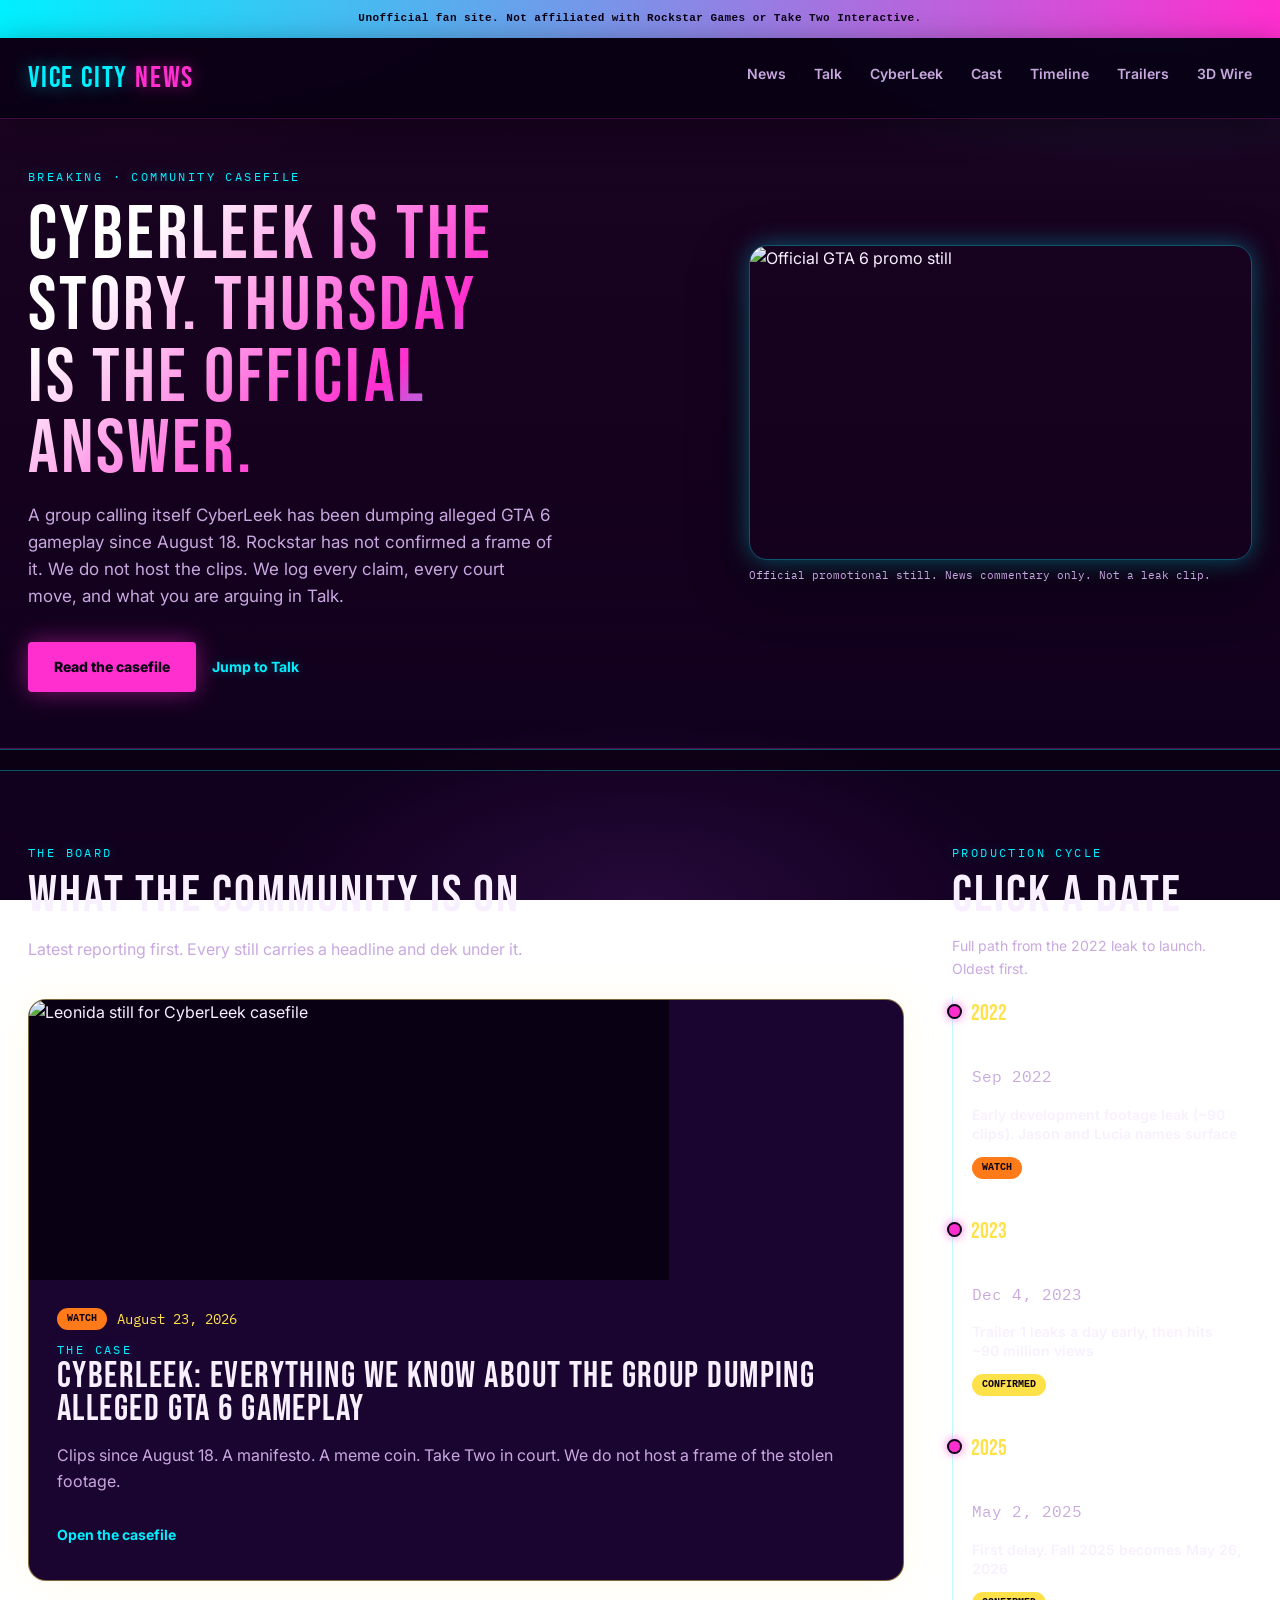
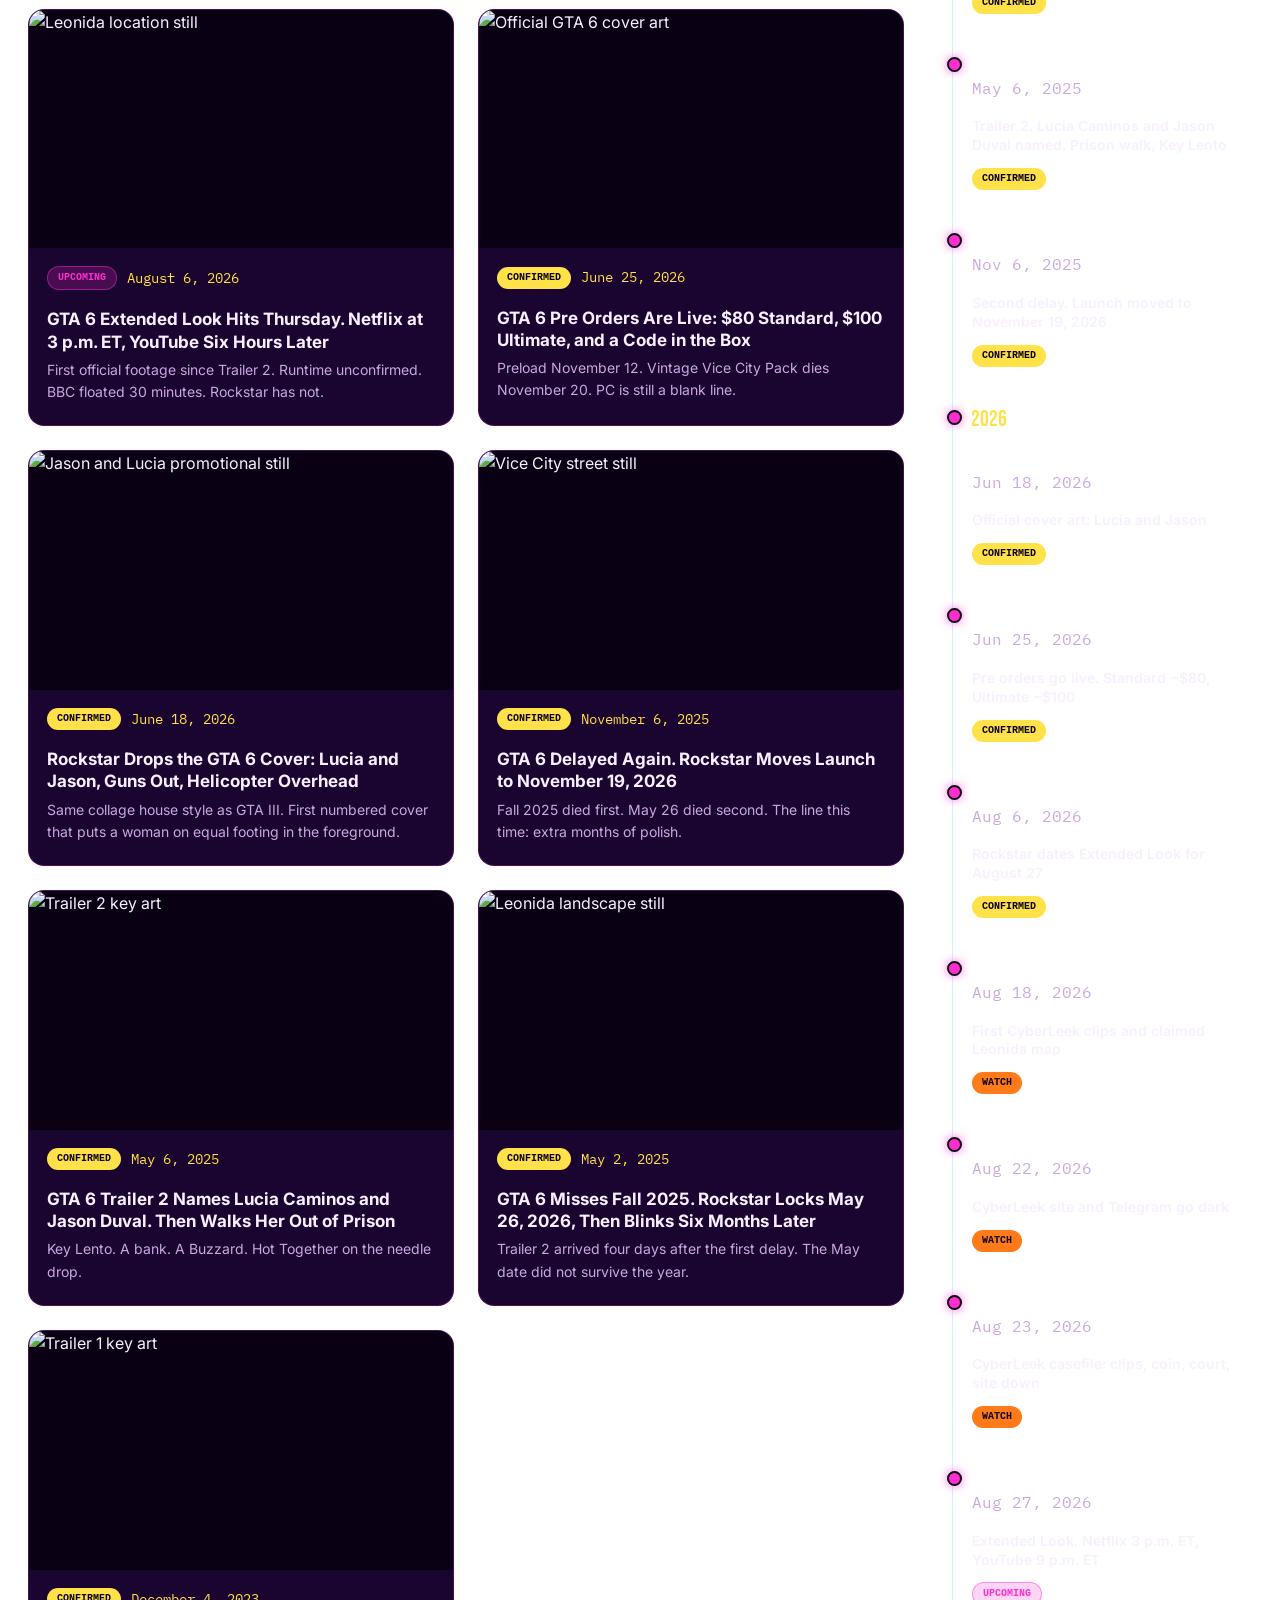
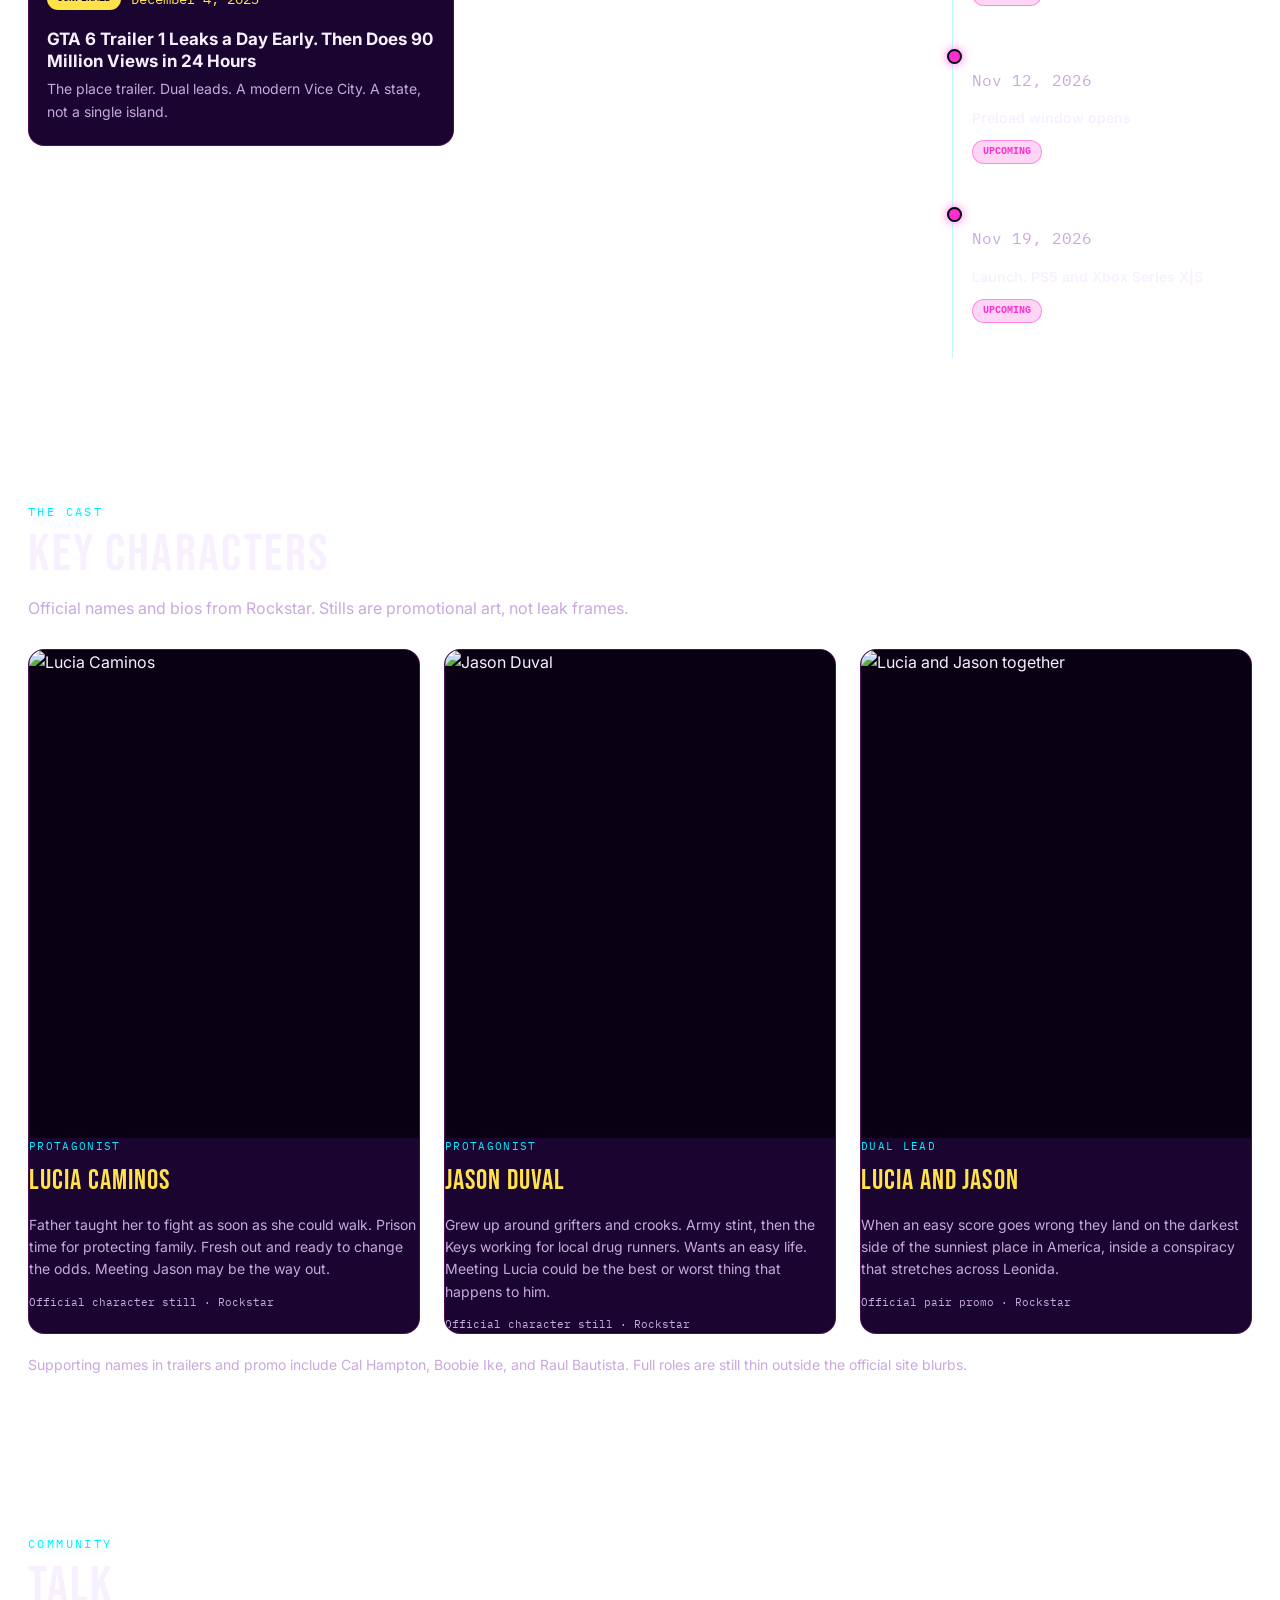
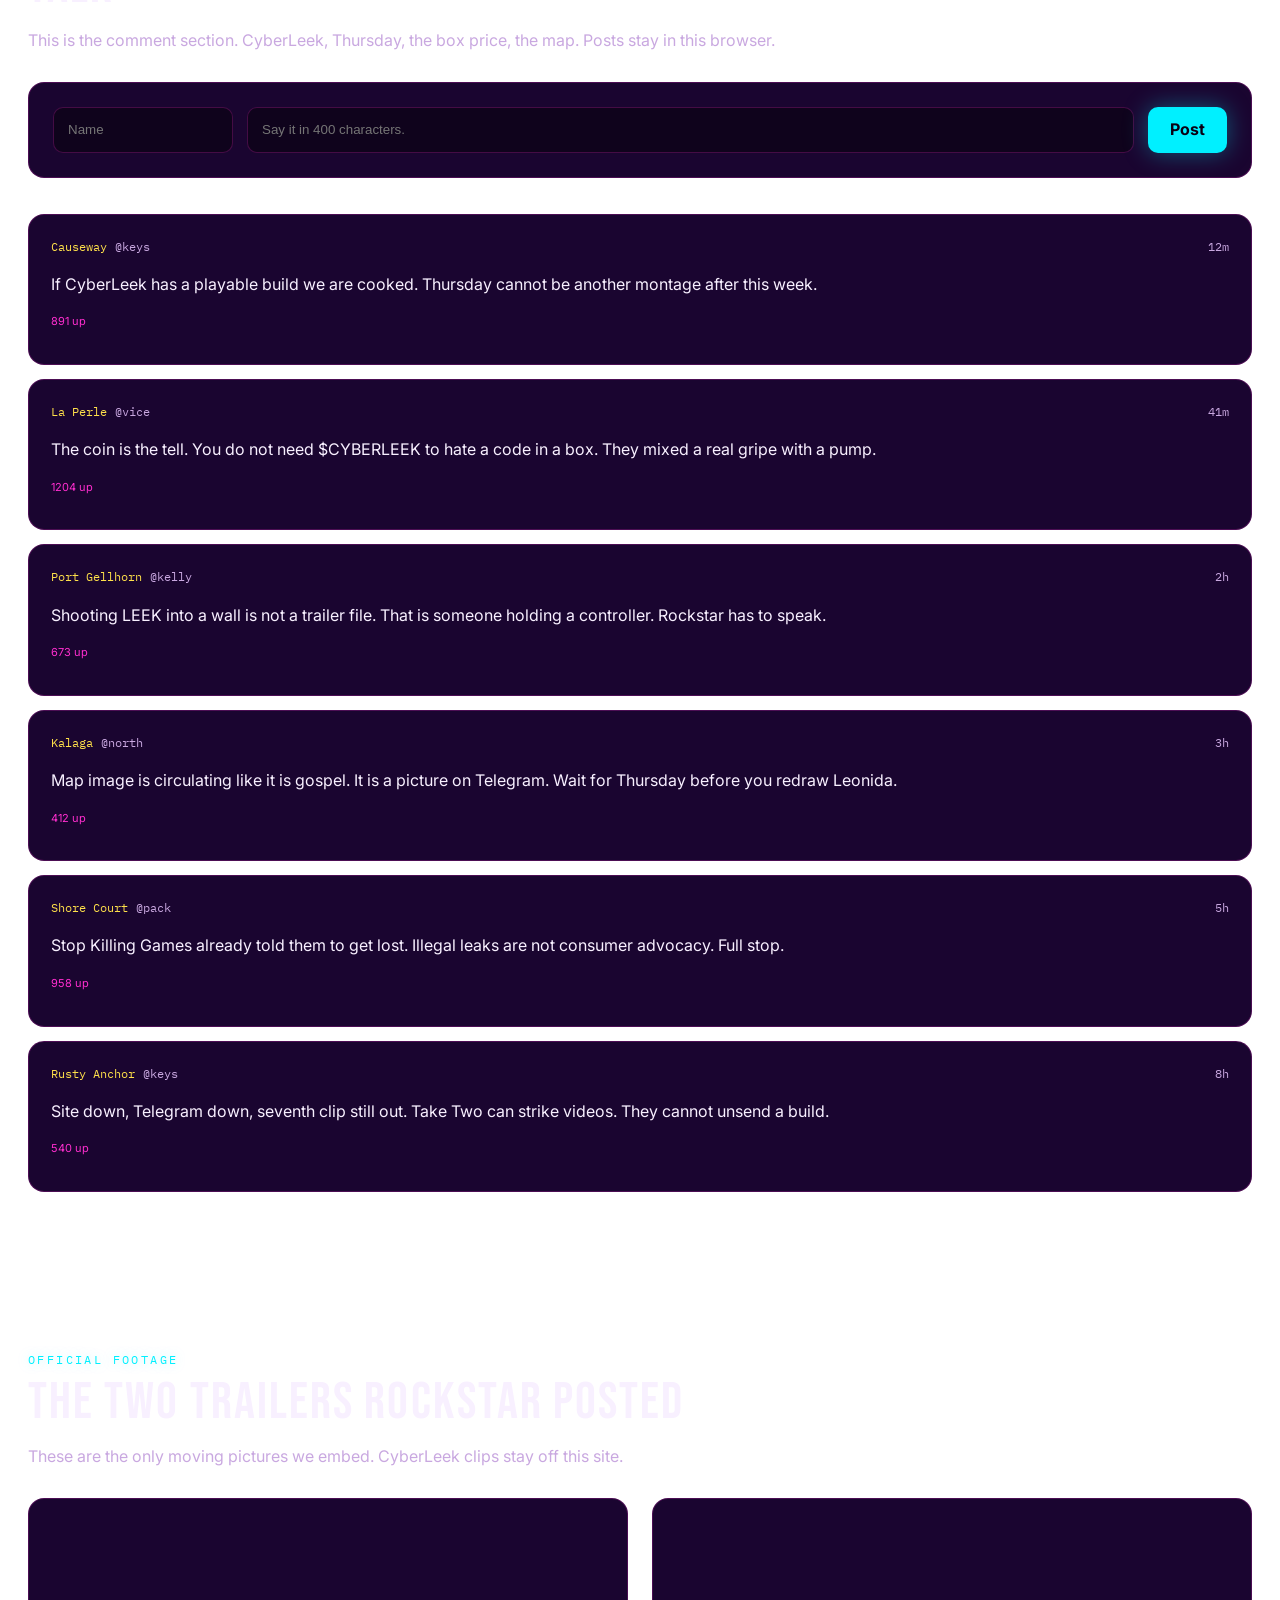
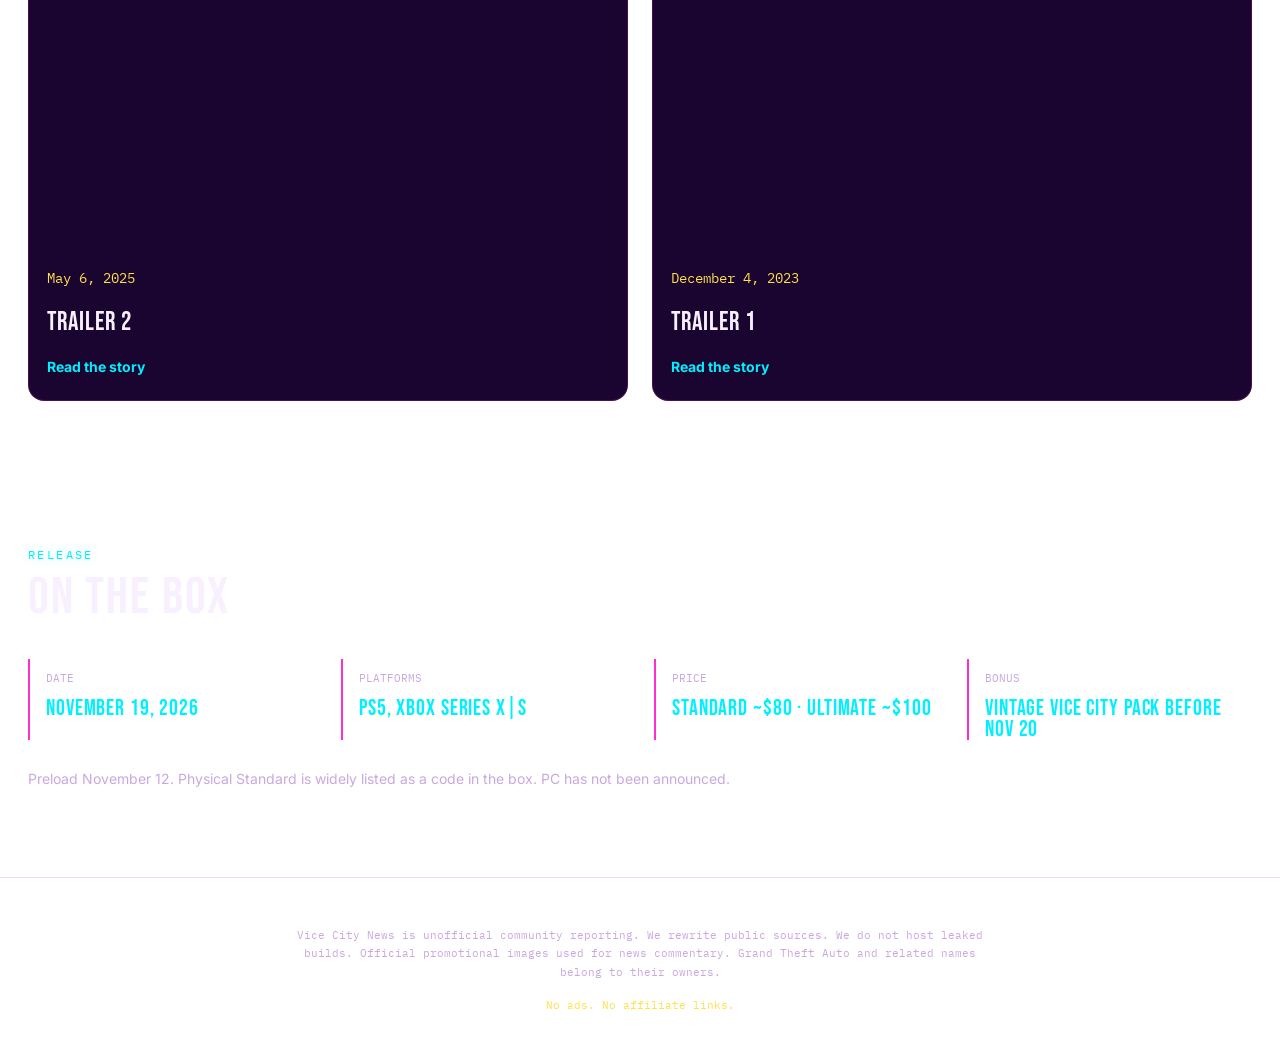
==== commit 3f79dabb: "Add advanced Three.js Leonida 3D wire experience" ====
--- a/index.html
+++ b/index.html
@@ -14,6 +14,7 @@
 <a href="wire/cyberleek-casefile/">CyberLeek</a>
 <a href="#cast">Cast</a>
 <a href="#timeline">Timeline</a><a href="#footage">Trailers</a>
+<a href="3d/">3D Wire</a>
 </nav></header>
 
 <section class="break"><div class="wrap two"><div>
@@ -85,7 +86,7 @@
 <p class="muted">Official names and bios from Rockstar. Stills are promotional art, not leak frames.</p>
 <div class="cast-grid">
 <article class="cast-card">
-  <div class="card-media"><img src="https://cdn.mos.cms.futurecdn.net/2GZ5LfBcAYu2PuMgrq3yGe-1200-80.jpg" alt="Lucia Caminos" loading="lazy"></div>
+  <div class="card-media"><img src="https://cdn.mos.cms.futurecdn.net/zwyi8vgYurNLLe2XZ2EhGe-1200-80.jpg" alt="Lucia Caminos" loading="lazy"></div>
   <div class="pad">
     <p class="cast-role">Protagonist</p>
     <h3>Lucia Caminos</h3>
@@ -94,7 +95,7 @@
   </div>
 </article>
 <article class="cast-card">
-  <div class="card-media"><img src="https://cdn.mos.cms.futurecdn.net/2RNo2s2DTBf47RAyZYdahg-1200-80.jpg" alt="Jason Duval" loading="lazy"></div>
+  <div class="card-media"><img src="https://cdn.mos.cms.futurecdn.net/aiZsAre8oSmZg4Jq3fRrnh-1200-80.jpg" alt="Jason Duval" loading="lazy"></div>
   <div class="pad">
     <p class="cast-role">Protagonist</p>
     <h3>Jason Duval</h3>
@@ -103,7 +104,7 @@
   </div>
 </article>
 <article class="cast-card">
-  <div class="card-media"><img src="https://cdn.mos.cms.futurecdn.net/4YUvTMYcVhZXrTGwkDJphg-1200-80.jpg" alt="Lucia and Jason together" loading="lazy"></div>
+  <div class="card-media"><img src="https://cdn.mos.cms.futurecdn.net/YaUq2tUybUPd6bHhaoTV97-1200-80.jpg" alt="Lucia and Jason together" loading="lazy"></div>
   <div class="pad">
     <p class="cast-role">Dual lead</p>
     <h3>Lucia and Jason</h3>
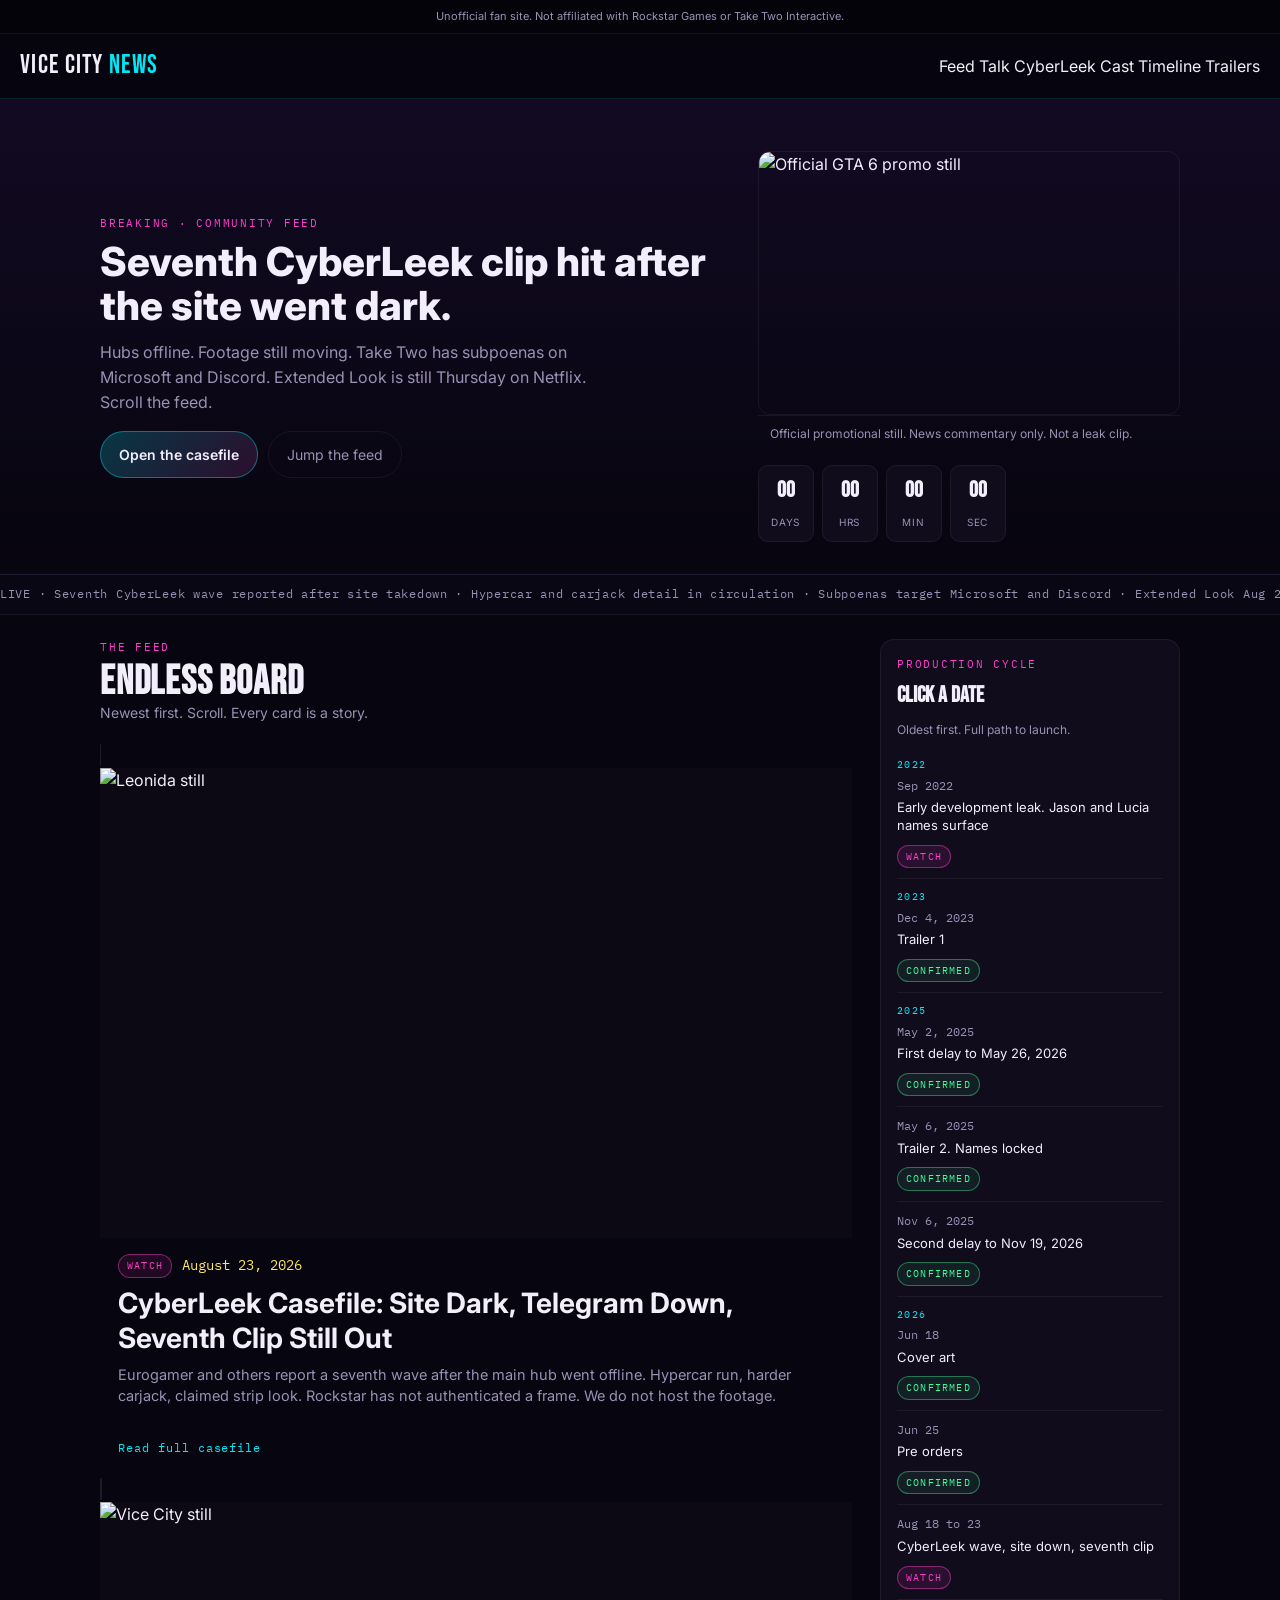
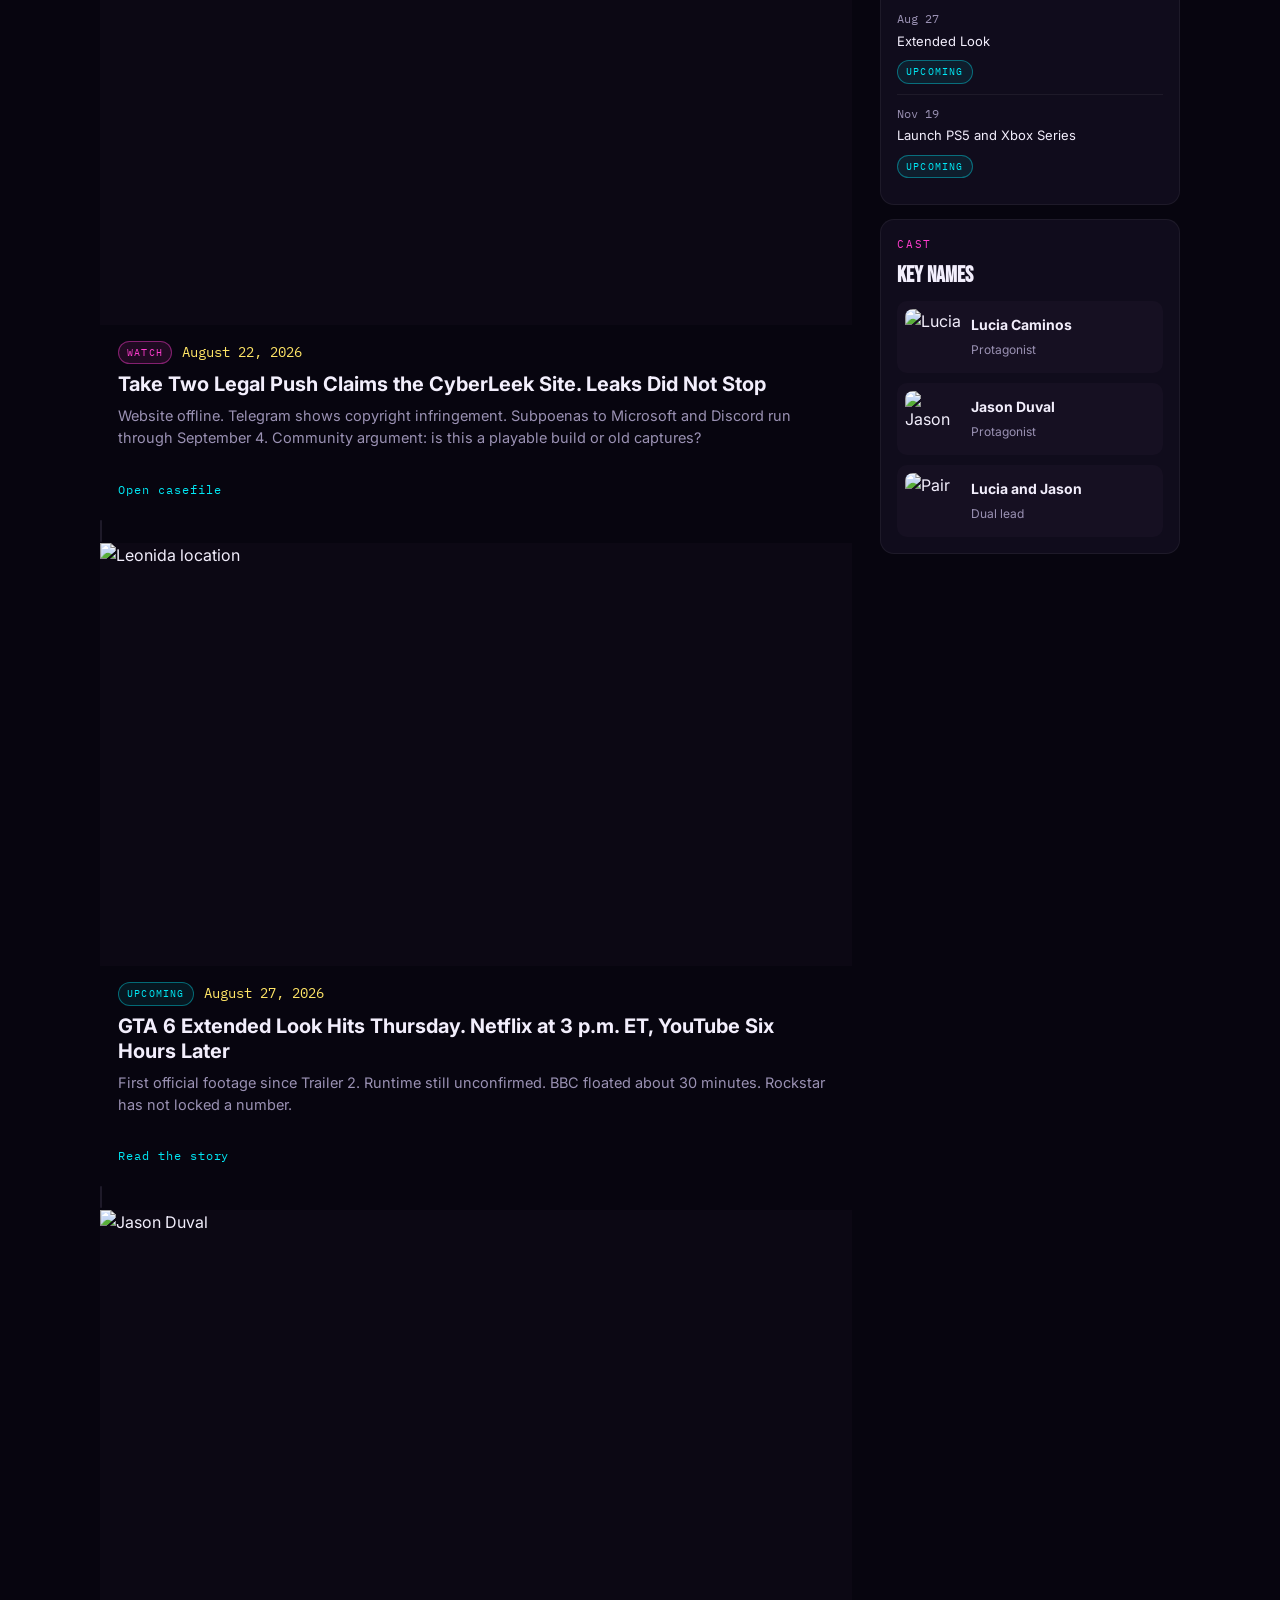
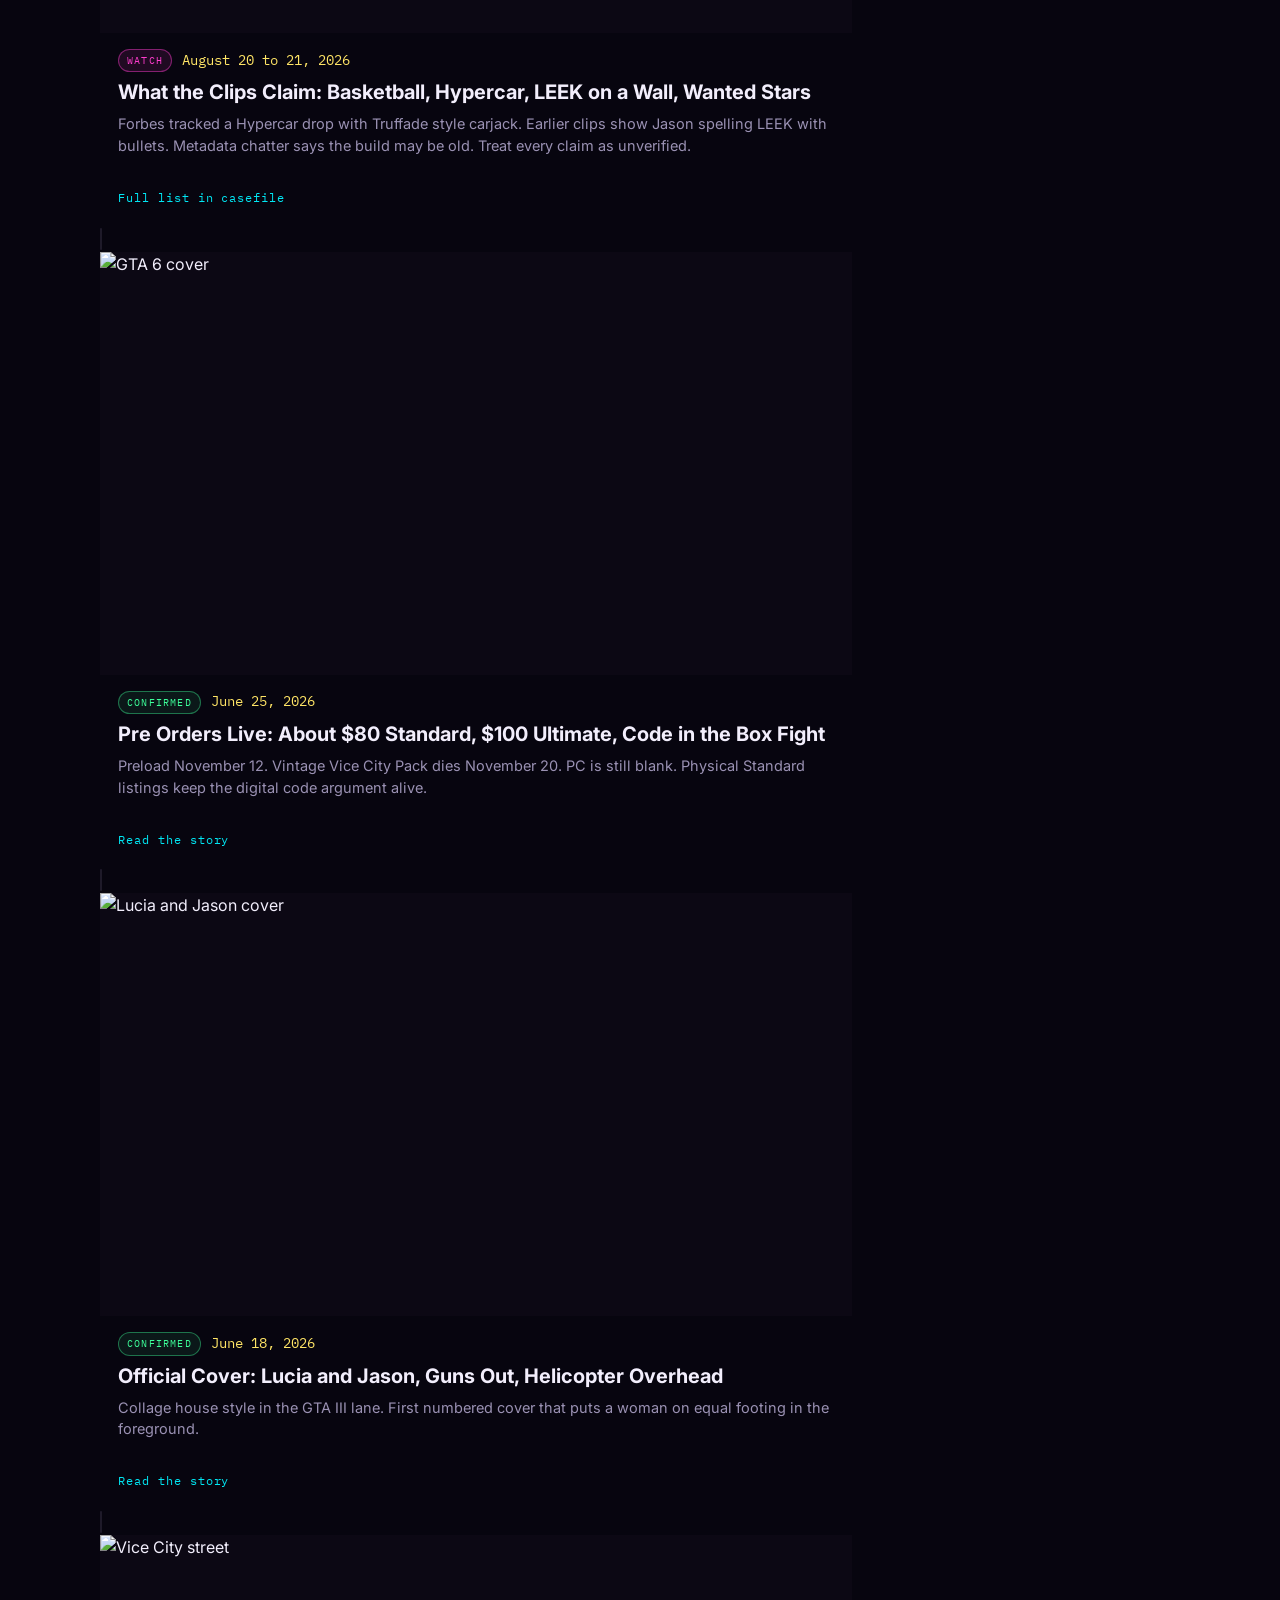
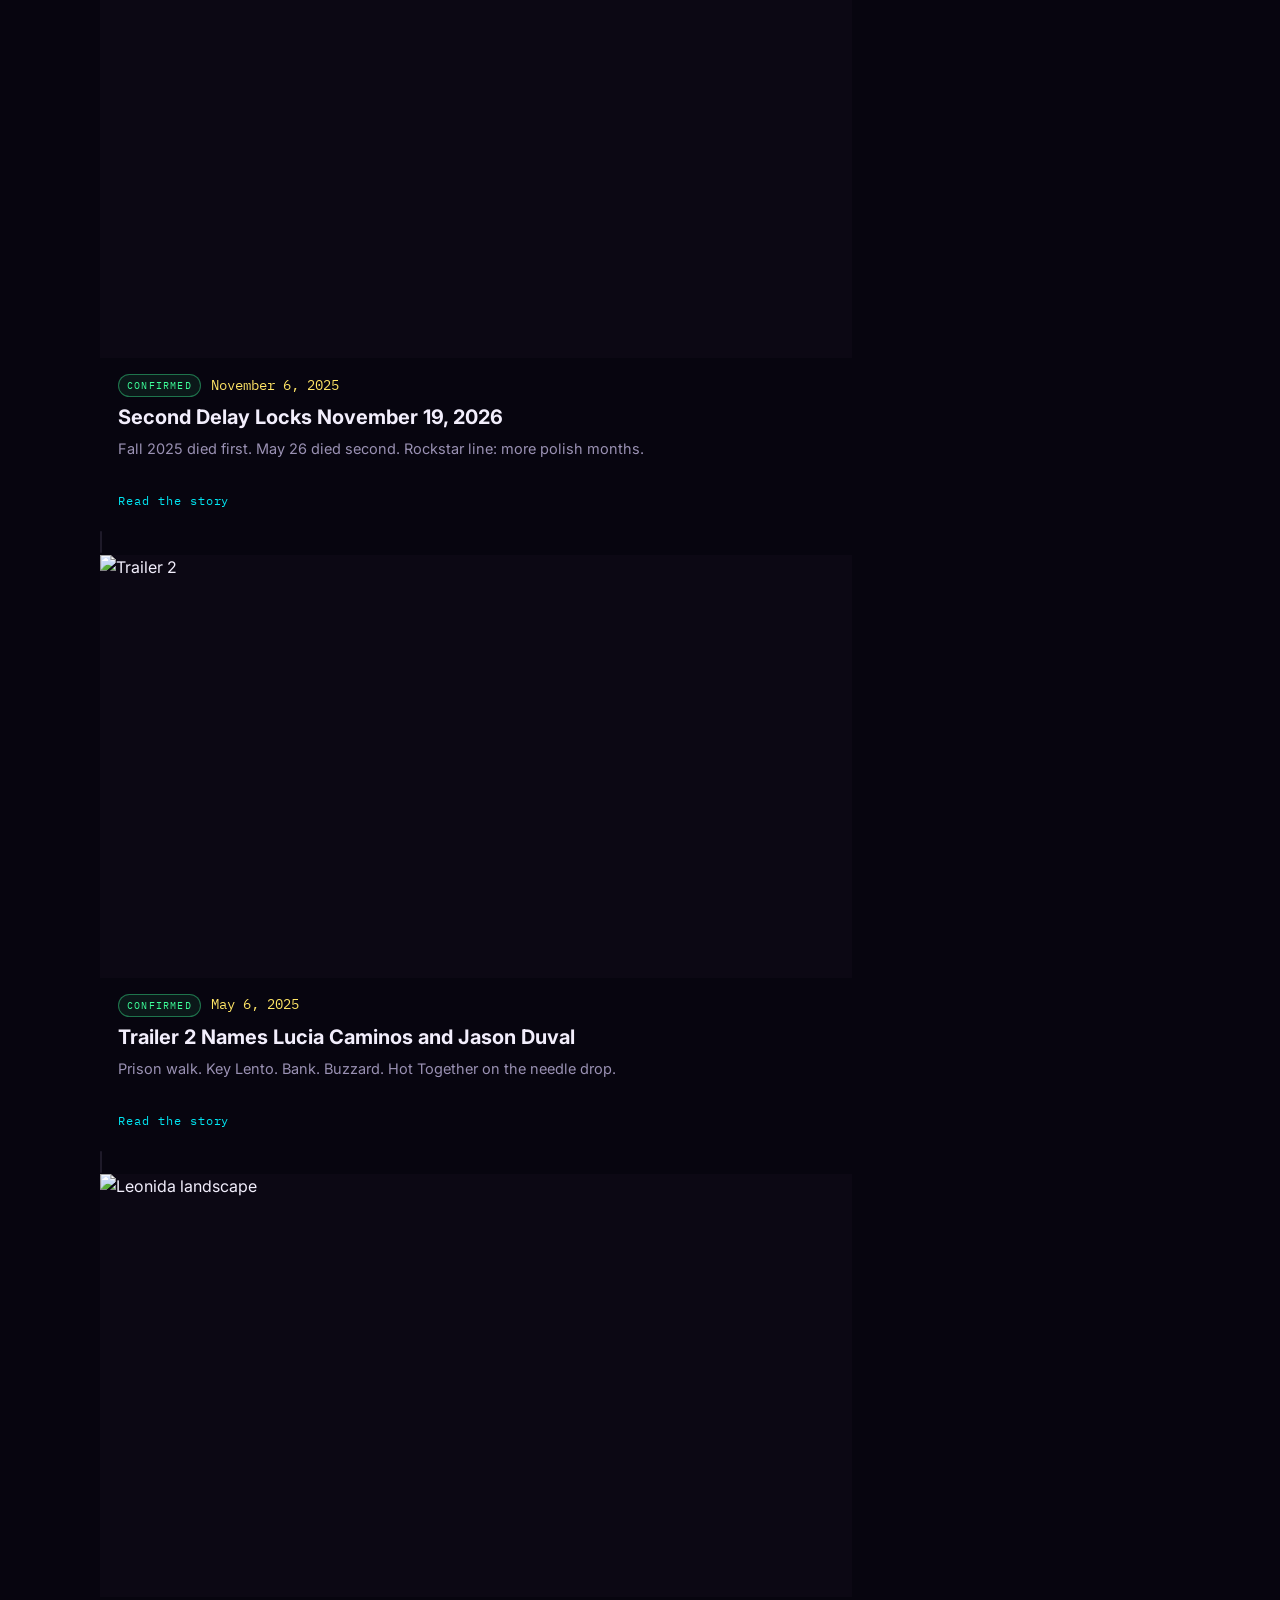
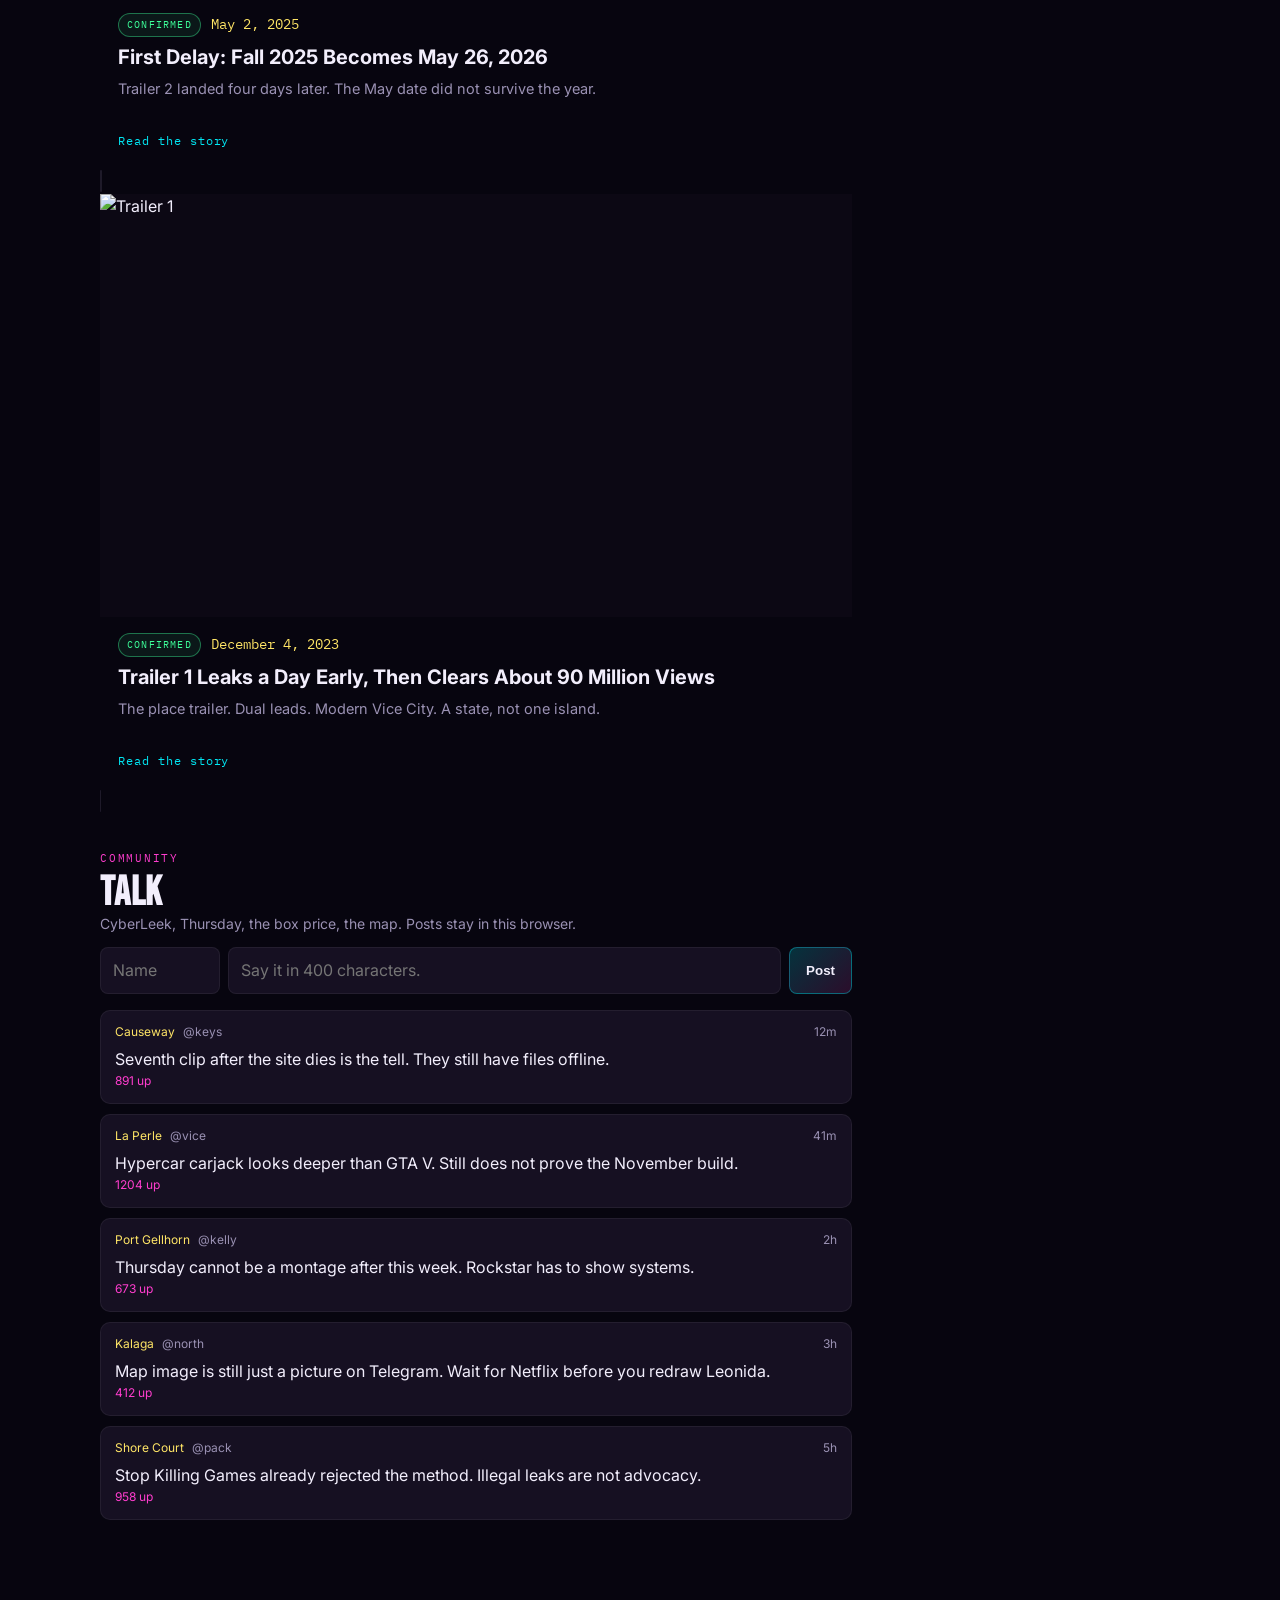
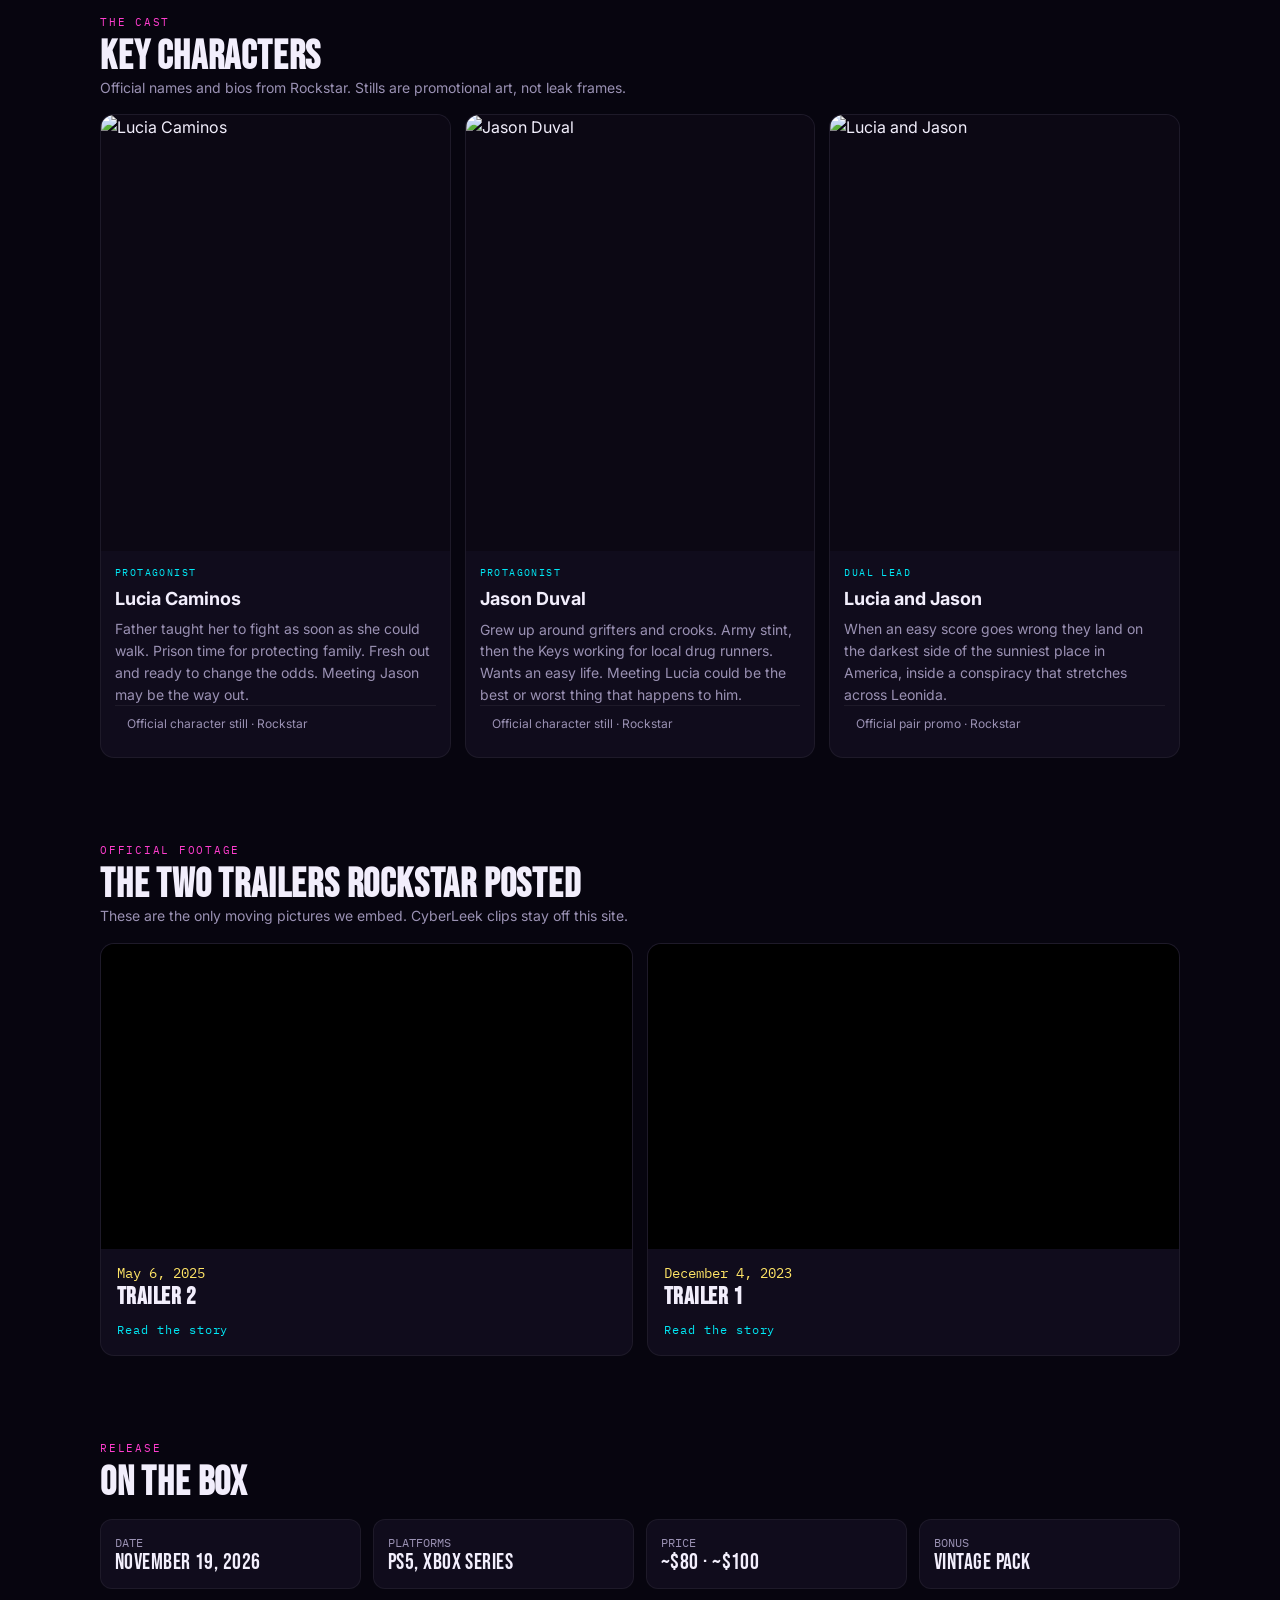
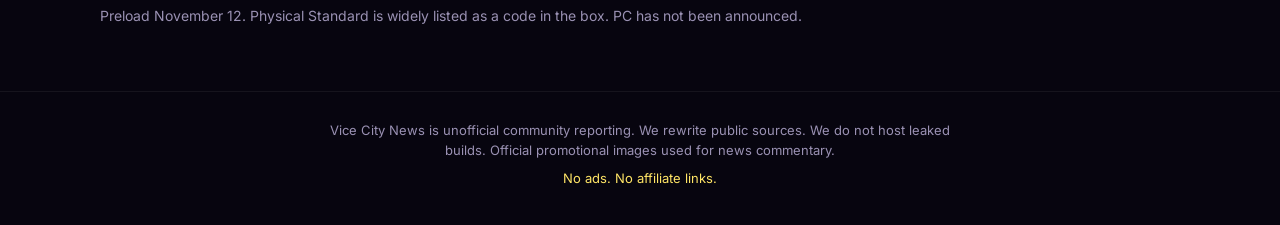
==== commit 08476c6c: "Endless scroll feed homepage + CyberLeek seventh clip / hypercar casefile update" ====
--- a/index.html
+++ b/index.html
@@ -1,158 +1,277 @@
-<!DOCTYPE html><html lang="en"><head>
-<meta charset="UTF-8"><meta name="viewport" content="width=device-width, initial-scale=1">
+<!DOCTYPE html>
+<html lang="en">
+<head>
+<meta charset="UTF-8">
+<meta name="viewport" content="width=device-width, initial-scale=1">
 <title>Vice City News</title>
-<meta name="description" content="Unofficial GTA 6 community news. CyberLeek casefile, production timeline, Lucia Caminos, Jason Duval, Leonida.">
-<link rel="preconnect" href="https://fonts.googleapis.com">
+<meta name="description" content="Unofficial GTA 6 community news feed. CyberLeek casefile, production timeline, Lucia, Jason, Leonida.">
 <link href="https://fonts.googleapis.com/css2?family=Bebas+Neue&family=IBM+Plex+Mono:wght@400;500;600&family=Inter:wght@400;500;600;700;800&display=swap" rel="stylesheet">
 <link rel="stylesheet" href="styles.css">
-</head><body>
+</head>
+<body>
 <div class="disclaimer">Unofficial fan site. Not affiliated with Rockstar Games or Take Two Interactive.</div>
-<header class="top"><a class="logo" href="">VICE CITY <span>NEWS</span></a>
-<button class="nav-btn" id="nav-btn" aria-label="Menu">Menu</button>
-<nav id="nav">
-<a href="#news">News</a><a href="#talk">Talk</a>
-<a href="wire/cyberleek-casefile/">CyberLeek</a>
-<a href="#cast">Cast</a>
-<a href="#timeline">Timeline</a><a href="#footage">Trailers</a>
-<a href="3d/">3D Wire</a>
-</nav></header>
-
-<section class="break"><div class="wrap two"><div>
-<p class="kicker">BREAKING · COMMUNITY CASEFILE</p>
-<h1>CyberLeek is the story. Thursday is the official answer.</h1>
-<p class="lede">A group calling itself CyberLeek has been dumping alleged GTA 6 gameplay since August 18. Rockstar has not confirmed a frame of it. We do not host the clips. We log every claim, every court move, and what you are arguing in Talk.</p>
-<div class="cta-row"><a class="btn" href="wire/cyberleek-casefile/">Read the casefile</a><a class="ghost" href="#talk">Jump to Talk</a></div>
-</div><div>
-<img class="hero-img" src="https://cdn.mos.cms.futurecdn.net/6NyfcEfKJxUCEBrtuC3eZD-1200-80.jpg" alt="Official GTA 6 promo still">
-<p class="caption">Official promotional still. News commentary only. Not a leak clip.</p>
-<div id="countdown" class="countdown"></div>
-</div></div></section>
-
-<div class="ticker-wrap"><div class="ticker" id="ticker"></div></div>
-
-<section id="news" class="wrap board"><div>
-<p class="kicker">THE BOARD</p>
-<h2 class="display">What the community is on</h2>
-<p class="muted">Latest reporting first. Every still carries a headline and dek under it.</p>
-
-<a class="lead" href="wire/cyberleek-casefile/">
-  <div class="card-media lead-media"><img src="https://cdn.mos.cms.futurecdn.net/9uJvFhNUF9bhHHyCEbRHaD-1200-80.jpg" alt="Leonida still for CyberLeek casefile"></div>
-  <div class="pad lg">
-    <div class="row"><span class="badge badge-watch">watch</span><span class="mono yellow sm">August 23, 2026</span></div>
-    <p class="kicker">The case</p>
-    <h3 class="display big">CyberLeek: Everything We Know About The Group Dumping Alleged GTA 6 Gameplay</h3>
-    <p class="muted">Clips since August 18. A manifesto. A meme coin. Take Two in court. We do not host a frame of the stolen footage.</p>
-    <span class="inline">Open the casefile</span>
-  </div>
-</a>
-
-<div class="grid2">
-<a class="card" href="wire/extended-look-august-27/"><div class="card-media"><img src="https://cdn.mos.cms.futurecdn.net/6XYCibbTS2nZXHqG34HfUD-1200-80.jpg" alt="Leonida location still" loading="lazy"></div><div class="pad"><div class="row"><span class="badge badge-upcoming">upcoming</span><span class="mono yellow sm">August 6, 2026</span></div><h3>GTA 6 Extended Look Hits Thursday. Netflix at 3 p.m. ET, YouTube Six Hours Later</h3><p class="muted sm">First official footage since Trailer 2. Runtime unconfirmed. BBC floated 30 minutes. Rockstar has not.</p></div></a>
-<a class="card" href="wire/preorders-editions/"><div class="card-media"><img src="https://ichef.bbci.co.uk/ace/branded_news/1200/cpsprodpb/34b6/live/03c3e400-6b19-11f1-be36-65d2d6d55e70.jpg" alt="Official GTA 6 cover art" loading="lazy"></div><div class="pad"><div class="row"><span class="badge badge-confirmed">confirmed</span><span class="mono yellow sm">June 25, 2026</span></div><h3>GTA 6 Pre Orders Are Live: $80 Standard, $100 Ultimate, and a Code in the Box</h3><p class="muted sm">Preload November 12. Vintage Vice City Pack dies November 20. PC is still a blank line.</p></div></a>
-<a class="card" href="wire/cover-art/"><div class="card-media"><img src="https://cdn.mos.cms.futurecdn.net/2BnYtKAN93oxVKknzENcSD-1200-80.jpg" alt="Jason and Lucia promotional still" loading="lazy"></div><div class="pad"><div class="row"><span class="badge badge-confirmed">confirmed</span><span class="mono yellow sm">June 18, 2026</span></div><h3>Rockstar Drops the GTA 6 Cover: Lucia and Jason, Guns Out, Helicopter Overhead</h3><p class="muted sm">Same collage house style as GTA III. First numbered cover that puts a woman on equal footing in the foreground.</p></div></a>
-<a class="card" href="wire/second-delay/"><div class="card-media"><img src="https://cdn.mos.cms.futurecdn.net/3K8coAkzZGN9googfrdATD-1200-80.jpg" alt="Vice City street still" loading="lazy"></div><div class="pad"><div class="row"><span class="badge badge-confirmed">confirmed</span><span class="mono yellow sm">November 6, 2025</span></div><h3>GTA 6 Delayed Again. Rockstar Moves Launch to November 19, 2026</h3><p class="muted sm">Fall 2025 died first. May 26 died second. The line this time: extra months of polish.</p></div></a>
-<a class="card" href="wire/trailer-two/"><div class="card-media"><img src="https://i.ytimg.com/vi/VQRLujxTm3c/maxresdefault.jpg" alt="Trailer 2 key art" loading="lazy"></div><div class="pad"><div class="row"><span class="badge badge-confirmed">confirmed</span><span class="mono yellow sm">May 6, 2025</span></div><h3>GTA 6 Trailer 2 Names Lucia Caminos and Jason Duval. Then Walks Her Out of Prison</h3><p class="muted sm">Key Lento. A bank. A Buzzard. Hot Together on the needle drop.</p></div></a>
-<a class="card" href="wire/first-delay/"><div class="card-media"><img src="https://cdn.mos.cms.futurecdn.net/7Spdo7ERrgcDrmZjkoKSja-1200-80.jpg" alt="Leonida landscape still" loading="lazy"></div><div class="pad"><div class="row"><span class="badge badge-confirmed">confirmed</span><span class="mono yellow sm">May 2, 2025</span></div><h3>GTA 6 Misses Fall 2025. Rockstar Locks May 26, 2026, Then Blinks Six Months Later</h3><p class="muted sm">Trailer 2 arrived four days after the first delay. The May date did not survive the year.</p></div></a>
-<a class="card" href="wire/trailer-one/"><div class="card-media"><img src="https://i.ytimg.com/vi/QdBZY2fkU-0/maxresdefault.jpg" alt="Trailer 1 key art" loading="lazy"></div><div class="pad"><div class="row"><span class="badge badge-confirmed">confirmed</span><span class="mono yellow sm">December 4, 2023</span></div><h3>GTA 6 Trailer 1 Leaks a Day Early. Then Does 90 Million Views in 24 Hours</h3><p class="muted sm">The place trailer. Dual leads. A modern Vice City. A state, not a single island.</p></div></a>
+<header class="top">
+  <a class="logo" href="">VICE CITY <span>NEWS</span></a>
+  <button class="nav-btn" id="nav-btn" aria-label="Menu">Menu</button>
+  <nav id="nav">
+    <a href="#feed">Feed</a>
+    <a href="#talk">Talk</a>
+    <a href="wire/cyberleek-casefile/">CyberLeek</a>
+    <a href="#cast">Cast</a>
+    <a href="#timeline">Timeline</a>
+    <a href="#footage">Trailers</a>
+  </nav>
+</header>
+
+<section class="break">
+  <div class="wrap two">
+    <div>
+      <p class="kicker">BREAKING · COMMUNITY FEED</p>
+      <h1>Seventh CyberLeek clip hit after the site went dark.</h1>
+      <p class="lede">Hubs offline. Footage still moving. Take Two has subpoenas on Microsoft and Discord. Extended Look is still Thursday on Netflix. Scroll the feed.</p>
+      <div class="cta-row">
+        <a class="btn" href="wire/cyberleek-casefile/">Open the casefile</a>
+        <a class="ghost" href="#feed">Jump the feed</a>
+      </div>
+    </div>
+    <div>
+      <img class="hero-img" src="https://cdn.mos.cms.futurecdn.net/6NyfcEfKJxUCEBrtuC3eZD-1200-80.jpg" alt="Official GTA 6 promo still">
+      <p class="caption">Official promotional still. News commentary only. Not a leak clip.</p>
+      <div id="countdown" class="countdown"></div>
+    </div>
+  </div>
+</section>
+
+<div class="ticker-wrap"><div class="ticker" id="ticker">LIVE · Seventh CyberLeek wave reported after site takedown · Hypercar and carjack detail in circulation · Subpoenas target Microsoft and Discord · Extended Look Aug 27 Netflix 3 p.m. ET · Launch Nov 19 2026 · LIVE · Seventh CyberLeek wave reported after site takedown · Hypercar and carjack detail in circulation · Subpoenas target Microsoft and Discord · Extended Look Aug 27 Netflix 3 p.m. ET · Launch Nov 19 2026 · </div></div>
+
+<div class="wrap layout" id="feed">
+  <main>
+    <div class="feed-head">
+      <p class="kicker">THE FEED</p>
+      <h2 class="display">Endless board</h2>
+      <p class="muted sm">Newest first. Scroll. Every card is a story.</p>
+    </div>
+
+    <a class="story lead" href="wire/cyberleek-casefile/">
+      <div class="story-media"><img src="https://cdn.mos.cms.futurecdn.net/9uJvFhNUF9bhHHyCEbRHaD-1200-80.jpg" alt="Leonida still"></div>
+      <div class="story-body">
+        <div class="row"><span class="badge badge-watch">watch</span><span class="mono yellow sm">August 23, 2026</span></div>
+        <h3>CyberLeek Casefile: Site Dark, Telegram Down, Seventh Clip Still Out</h3>
+        <p class="dek">Eurogamer and others report a seventh wave after the main hub went offline. Hypercar run, harder carjack, claimed strip look. Rockstar has not authenticated a frame. We do not host the footage.</p>
+        <span class="inline">Read full casefile</span>
+      </div>
+    </a>
+
+    <a class="story" href="wire/cyberleek-casefile/">
+      <div class="story-media"><img src="https://cdn.mos.cms.futurecdn.net/5MgCJeo6V7K3haidS2793K-1200-80.jpg" alt="Vice City still"></div>
+      <div class="story-body">
+        <div class="row"><span class="badge badge-watch">watch</span><span class="mono yellow sm">August 22, 2026</span></div>
+        <h3>Take Two Legal Push Claims the CyberLeek Site. Leaks Did Not Stop</h3>
+        <p class="dek">Website offline. Telegram shows copyright infringement. Subpoenas to Microsoft and Discord run through September 4. Community argument: is this a playable build or old captures?</p>
+        <span class="inline">Open casefile</span>
+      </div>
+    </a>
+
+    <a class="story" href="wire/extended-look-august-27/">
+      <div class="story-media"><img src="https://cdn.mos.cms.futurecdn.net/6XYCibbTS2nZXHqG34HfUD-1200-80.jpg" alt="Leonida location"></div>
+      <div class="story-body">
+        <div class="row"><span class="badge badge-upcoming">upcoming</span><span class="mono yellow sm">August 27, 2026</span></div>
+        <h3>GTA 6 Extended Look Hits Thursday. Netflix at 3 p.m. ET, YouTube Six Hours Later</h3>
+        <p class="dek">First official footage since Trailer 2. Runtime still unconfirmed. BBC floated about 30 minutes. Rockstar has not locked a number.</p>
+        <span class="inline">Read the story</span>
+      </div>
+    </a>
+
+    <a class="story" href="wire/cyberleek-casefile/">
+      <div class="story-media"><img src="https://cdn.mos.cms.futurecdn.net/aiZsAre8oSmZg4Jq3fRrnh-1200-80.jpg" alt="Jason Duval"></div>
+      <div class="story-body">
+        <div class="row"><span class="badge badge-watch">watch</span><span class="mono yellow sm">August 20 to 21, 2026</span></div>
+        <h3>What the Clips Claim: Basketball, Hypercar, LEEK on a Wall, Wanted Stars</h3>
+        <p class="dek">Forbes tracked a Hypercar drop with Truffade style carjack. Earlier clips show Jason spelling LEEK with bullets. Metadata chatter says the build may be old. Treat every claim as unverified.</p>
+        <span class="inline">Full list in casefile</span>
+      </div>
+    </a>
+
+    <a class="story" href="wire/preorders-editions/">
+      <div class="story-media"><img src="https://ichef.bbci.co.uk/ace/branded_news/1200/cpsprodpb/34b6/live/03c3e400-6b19-11f1-be36-65d2d6d55e70.jpg" alt="GTA 6 cover"></div>
+      <div class="story-body">
+        <div class="row"><span class="badge badge-confirmed">confirmed</span><span class="mono yellow sm">June 25, 2026</span></div>
+        <h3>Pre Orders Live: About $80 Standard, $100 Ultimate, Code in the Box Fight</h3>
+        <p class="dek">Preload November 12. Vintage Vice City Pack dies November 20. PC is still blank. Physical Standard listings keep the digital code argument alive.</p>
+        <span class="inline">Read the story</span>
+      </div>
+    </a>
+
+    <a class="story" href="wire/cover-art/">
+      <div class="story-media"><img src="https://cdn.mos.cms.futurecdn.net/2BnYtKAN93oxVKknzENcSD-1200-80.jpg" alt="Lucia and Jason cover"></div>
+      <div class="story-body">
+        <div class="row"><span class="badge badge-confirmed">confirmed</span><span class="mono yellow sm">June 18, 2026</span></div>
+        <h3>Official Cover: Lucia and Jason, Guns Out, Helicopter Overhead</h3>
+        <p class="dek">Collage house style in the GTA III lane. First numbered cover that puts a woman on equal footing in the foreground.</p>
+        <span class="inline">Read the story</span>
+      </div>
+    </a>
+
+    <a class="story" href="wire/second-delay/">
+      <div class="story-media"><img src="https://cdn.mos.cms.futurecdn.net/3K8coAkzZGN9googfrdATD-1200-80.jpg" alt="Vice City street"></div>
+      <div class="story-body">
+        <div class="row"><span class="badge badge-confirmed">confirmed</span><span class="mono yellow sm">November 6, 2025</span></div>
+        <h3>Second Delay Locks November 19, 2026</h3>
+        <p class="dek">Fall 2025 died first. May 26 died second. Rockstar line: more polish months.</p>
+        <span class="inline">Read the story</span>
+      </div>
+    </a>
+
+    <a class="story" href="wire/trailer-two/">
+      <div class="story-media"><img src="https://i.ytimg.com/vi/VQRLujxTm3c/maxresdefault.jpg" alt="Trailer 2"></div>
+      <div class="story-body">
+        <div class="row"><span class="badge badge-confirmed">confirmed</span><span class="mono yellow sm">May 6, 2025</span></div>
+        <h3>Trailer 2 Names Lucia Caminos and Jason Duval</h3>
+        <p class="dek">Prison walk. Key Lento. Bank. Buzzard. Hot Together on the needle drop.</p>
+        <span class="inline">Read the story</span>
+      </div>
+    </a>
+
+    <a class="story" href="wire/first-delay/">
+      <div class="story-media"><img src="https://cdn.mos.cms.futurecdn.net/7Spdo7ERrgcDrmZjkoKSja-1200-80.jpg" alt="Leonida landscape"></div>
+      <div class="story-body">
+        <div class="row"><span class="badge badge-confirmed">confirmed</span><span class="mono yellow sm">May 2, 2025</span></div>
+        <h3>First Delay: Fall 2025 Becomes May 26, 2026</h3>
+        <p class="dek">Trailer 2 landed four days later. The May date did not survive the year.</p>
+        <span class="inline">Read the story</span>
+      </div>
+    </a>
+
+    <a class="story" href="wire/trailer-one/">
+      <div class="story-media"><img src="https://i.ytimg.com/vi/QdBZY2fkU-0/maxresdefault.jpg" alt="Trailer 1"></div>
+      <div class="story-body">
+        <div class="row"><span class="badge badge-confirmed">confirmed</span><span class="mono yellow sm">December 4, 2023</span></div>
+        <h3>Trailer 1 Leaks a Day Early, Then Clears About 90 Million Views</h3>
+        <p class="dek">The place trailer. Dual leads. Modern Vice City. A state, not one island.</p>
+        <span class="inline">Read the story</span>
+      </div>
+    </a>
+
+    <section id="talk" class="section-gap">
+      <p class="kicker">COMMUNITY</p>
+      <h2 class="display">Talk</h2>
+      <p class="muted sm">CyberLeek, Thursday, the box price, the map. Posts stay in this browser.</p>
+      <form id="talk-form" class="talk-form">
+        <input id="talk-name" maxlength="24" placeholder="Name">
+        <input id="talk-text" maxlength="400" placeholder="Say it in 400 characters.">
+        <button type="submit">Post</button>
+      </form>
+      <div id="talk-list">
+        <article class="post"><div class="post-meta"><span class="yellow">Causeway</span> @keys<span class="right">12m</span></div><p>Seventh clip after the site dies is the tell. They still have files offline.</p><p class="pink xs">891 up</p></article>
+        <article class="post"><div class="post-meta"><span class="yellow">La Perle</span> @vice<span class="right">41m</span></div><p>Hypercar carjack looks deeper than GTA V. Still does not prove the November build.</p><p class="pink xs">1204 up</p></article>
+        <article class="post"><div class="post-meta"><span class="yellow">Port Gellhorn</span> @kelly<span class="right">2h</span></div><p>Thursday cannot be a montage after this week. Rockstar has to show systems.</p><p class="pink xs">673 up</p></article>
+        <article class="post"><div class="post-meta"><span class="yellow">Kalaga</span> @north<span class="right">3h</span></div><p>Map image is still just a picture on Telegram. Wait for Netflix before you redraw Leonida.</p><p class="pink xs">412 up</p></article>
+        <article class="post"><div class="post-meta"><span class="yellow">Shore Court</span> @pack<span class="right">5h</span></div><p>Stop Killing Games already rejected the method. Illegal leaks are not advocacy.</p><p class="pink xs">958 up</p></article>
+      </div>
+    </section>
+  </main>
+
+  <aside class="rail" id="timeline">
+    <div class="rail-card">
+      <p class="kicker">PRODUCTION CYCLE</p>
+      <h3>Click a date</h3>
+      <p class="muted xs" style="margin-bottom:8px">Oldest first. Full path to launch.</p>
+      <ol class="tl">
+        <li><p class="tl-year">2022</p><a href="wire/trailer-one/"><p class="mono muted xs">Sep 2022</p><p class="tl-title">Early development leak. Jason and Lucia names surface</p><span class="badge badge-watch">watch</span></a></li>
+        <li><p class="tl-year">2023</p><a href="wire/trailer-one/"><p class="mono muted xs">Dec 4, 2023</p><p class="tl-title">Trailer 1</p><span class="badge badge-confirmed">confirmed</span></a></li>
+        <li><p class="tl-year">2025</p><a href="wire/first-delay/"><p class="mono muted xs">May 2, 2025</p><p class="tl-title">First delay to May 26, 2026</p><span class="badge badge-confirmed">confirmed</span></a></li>
+        <li><a href="wire/trailer-two/"><p class="mono muted xs">May 6, 2025</p><p class="tl-title">Trailer 2. Names locked</p><span class="badge badge-confirmed">confirmed</span></a></li>
+        <li><a href="wire/second-delay/"><p class="mono muted xs">Nov 6, 2025</p><p class="tl-title">Second delay to Nov 19, 2026</p><span class="badge badge-confirmed">confirmed</span></a></li>
+        <li><p class="tl-year">2026</p><a href="wire/cover-art/"><p class="mono muted xs">Jun 18</p><p class="tl-title">Cover art</p><span class="badge badge-confirmed">confirmed</span></a></li>
+        <li><a href="wire/preorders-editions/"><p class="mono muted xs">Jun 25</p><p class="tl-title">Pre orders</p><span class="badge badge-confirmed">confirmed</span></a></li>
+        <li><a href="wire/cyberleek-casefile/"><p class="mono muted xs">Aug 18 to 23</p><p class="tl-title">CyberLeek wave, site down, seventh clip</p><span class="badge badge-watch">watch</span></a></li>
+        <li><a href="wire/extended-look-august-27/"><p class="mono muted xs">Aug 27</p><p class="tl-title">Extended Look</p><span class="badge badge-upcoming">upcoming</span></a></li>
+        <li><a href="wire/preorders-editions/"><p class="mono muted xs">Nov 19</p><p class="tl-title">Launch PS5 and Xbox Series</p><span class="badge badge-upcoming">upcoming</span></a></li>
+      </ol>
+    </div>
+
+    <div class="rail-card" id="cast">
+      <p class="kicker">CAST</p>
+      <h3>Key names</h3>
+      <div class="cast-mini">
+        <a href="#cast-full">
+          <img src="https://cdn.mos.cms.futurecdn.net/zwyi8vgYurNLLe2XZ2EhGe-1200-80.jpg" alt="Lucia">
+          <div><strong>Lucia Caminos</strong><span>Protagonist</span></div>
+        </a>
+        <a href="#cast-full">
+          <img src="https://cdn.mos.cms.futurecdn.net/aiZsAre8oSmZg4Jq3fRrnh-1200-80.jpg" alt="Jason">
+          <div><strong>Jason Duval</strong><span>Protagonist</span></div>
+        </a>
+        <a href="#cast-full">
+          <img src="https://cdn.mos.cms.futurecdn.net/YaUq2tUybUPd6bHhaoTV97-1200-80.jpg" alt="Pair">
+          <div><strong>Lucia and Jason</strong><span>Dual lead</span></div>
+        </a>
+      </div>
+    </div>
+  </aside>
 </div>
-</div>
-
-<aside id="timeline">
-<p class="kicker">PRODUCTION CYCLE</p>
-<h2 class="display">Click a date</h2>
-<p class="muted sm" style="margin-bottom:16px">Full path from the 2022 leak to launch. Oldest first.</p>
-<ol class="tl">
-<li><p class="tl-year">2022</p><a href="wire/trailer-one/"><p class="mono muted">Sep 2022</p><p class="tl-title">Early development footage leak (~90 clips). Jason and Lucia names surface</p><span class="badge badge-watch">watch</span></a></li>
-<li><p class="tl-year">2023</p><a href="wire/trailer-one/"><p class="mono muted">Dec 4, 2023</p><p class="tl-title">Trailer 1 leaks a day early, then hits ~90 million views</p><span class="badge badge-confirmed">confirmed</span></a></li>
-<li><p class="tl-year">2025</p><a href="wire/first-delay/"><p class="mono muted">May 2, 2025</p><p class="tl-title">First delay. Fall 2025 becomes May 26, 2026</p><span class="badge badge-confirmed">confirmed</span></a></li>
-<li><a href="wire/trailer-two/"><p class="mono muted">May 6, 2025</p><p class="tl-title">Trailer 2. Lucia Caminos and Jason Duval named. Prison walk, Key Lento</p><span class="badge badge-confirmed">confirmed</span></a></li>
-<li><a href="wire/second-delay/"><p class="mono muted">Nov 6, 2025</p><p class="tl-title">Second delay. Launch moved to November 19, 2026</p><span class="badge badge-confirmed">confirmed</span></a></li>
-<li><p class="tl-year">2026</p><a href="wire/cover-art/"><p class="mono muted">Jun 18, 2026</p><p class="tl-title">Official cover art: Lucia and Jason</p><span class="badge badge-confirmed">confirmed</span></a></li>
-<li><a href="wire/preorders-editions/"><p class="mono muted">Jun 25, 2026</p><p class="tl-title">Pre orders go live. Standard ~$80, Ultimate ~$100</p><span class="badge badge-confirmed">confirmed</span></a></li>
-<li><a href="wire/extended-look-august-27/"><p class="mono muted">Aug 6, 2026</p><p class="tl-title">Rockstar dates Extended Look for August 27</p><span class="badge badge-confirmed">confirmed</span></a></li>
-<li><a href="wire/cyberleek-casefile/"><p class="mono muted">Aug 18, 2026</p><p class="tl-title">First CyberLeek clips and claimed Leonida map</p><span class="badge badge-watch">watch</span></a></li>
-<li><a href="wire/cyberleek-casefile/"><p class="mono muted">Aug 22, 2026</p><p class="tl-title">CyberLeek site and Telegram go dark</p><span class="badge badge-watch">watch</span></a></li>
-<li><a href="wire/cyberleek-casefile/"><p class="mono muted">Aug 23, 2026</p><p class="tl-title">CyberLeek casefile: clips, coin, court, site down</p><span class="badge badge-watch">watch</span></a></li>
-<li><a href="wire/extended-look-august-27/"><p class="mono muted">Aug 27, 2026</p><p class="tl-title">Extended Look. Netflix 3 p.m. ET, YouTube 9 p.m. ET</p><span class="badge badge-upcoming">upcoming</span></a></li>
-<li><a href="wire/preorders-editions/"><p class="mono muted">Nov 12, 2026</p><p class="tl-title">Preload window opens</p><span class="badge badge-upcoming">upcoming</span></a></li>
-<li><a href="wire/preorders-editions/"><p class="mono muted">Nov 19, 2026</p><p class="tl-title">Launch. PS5 and Xbox Series X|S</p><span class="badge badge-upcoming">upcoming</span></a></li>
-</ol>
-</aside>
-</section>
-
-<section id="cast" class="wrap">
-<p class="kicker">THE CAST</p>
-<h2 class="display">Key characters</h2>
-<p class="muted">Official names and bios from Rockstar. Stills are promotional art, not leak frames.</p>
-<div class="cast-grid">
-<article class="cast-card">
-  <div class="card-media"><img src="https://cdn.mos.cms.futurecdn.net/zwyi8vgYurNLLe2XZ2EhGe-1200-80.jpg" alt="Lucia Caminos" loading="lazy"></div>
-  <div class="pad">
-    <p class="cast-role">Protagonist</p>
-    <h3>Lucia Caminos</h3>
-    <p class="muted sm">Father taught her to fight as soon as she could walk. Prison time for protecting family. Fresh out and ready to change the odds. Meeting Jason may be the way out.</p>
-    <p class="caption">Official character still · Rockstar</p>
-  </div>
-</article>
-<article class="cast-card">
-  <div class="card-media"><img src="https://cdn.mos.cms.futurecdn.net/aiZsAre8oSmZg4Jq3fRrnh-1200-80.jpg" alt="Jason Duval" loading="lazy"></div>
-  <div class="pad">
-    <p class="cast-role">Protagonist</p>
-    <h3>Jason Duval</h3>
-    <p class="muted sm">Grew up around grifters and crooks. Army stint, then the Keys working for local drug runners. Wants an easy life. Meeting Lucia could be the best or worst thing that happens to him.</p>
-    <p class="caption">Official character still · Rockstar</p>
-  </div>
-</article>
-<article class="cast-card">
-  <div class="card-media"><img src="https://cdn.mos.cms.futurecdn.net/YaUq2tUybUPd6bHhaoTV97-1200-80.jpg" alt="Lucia and Jason together" loading="lazy"></div>
-  <div class="pad">
-    <p class="cast-role">Dual lead</p>
-    <h3>Lucia and Jason</h3>
-    <p class="muted sm">When an easy score goes wrong they land on the darkest side of the sunniest place in America, inside a conspiracy that stretches across Leonida.</p>
-    <p class="caption">Official pair promo · Rockstar</p>
-  </div>
-</article>
-</div>
-<p class="muted sm" style="margin-top:20px">Supporting names in trailers and promo include Cal Hampton, Boobie Ike, and Raul Bautista. Full roles are still thin outside the official site blurbs.</p>
-</section>
-
-<section id="talk" class="wrap">
-<p class="kicker">COMMUNITY</p>
-<h2 class="display">Talk</h2>
-<p class="muted">This is the comment section. CyberLeek, Thursday, the box price, the map. Posts stay in this browser.</p>
-<form id="talk-form" class="talk-form"><input id="talk-name" maxlength="24" placeholder="Name"><input id="talk-text" maxlength="400" placeholder="Say it in 400 characters."><button type="submit">Post</button></form>
-<div id="talk-list">
-<article class="post"><div class="post-meta"><span class="yellow">Causeway</span> @keys<span class="right">12m</span></div><p>If CyberLeek has a playable build we are cooked. Thursday cannot be another montage after this week.</p><p class="pink xs">891 up</p></article>
-<article class="post"><div class="post-meta"><span class="yellow">La Perle</span> @vice<span class="right">41m</span></div><p>The coin is the tell. You do not need $CYBERLEEK to hate a code in a box. They mixed a real gripe with a pump.</p><p class="pink xs">1204 up</p></article>
-<article class="post"><div class="post-meta"><span class="yellow">Port Gellhorn</span> @kelly<span class="right">2h</span></div><p>Shooting LEEK into a wall is not a trailer file. That is someone holding a controller. Rockstar has to speak.</p><p class="pink xs">673 up</p></article>
-<article class="post"><div class="post-meta"><span class="yellow">Kalaga</span> @north<span class="right">3h</span></div><p>Map image is circulating like it is gospel. It is a picture on Telegram. Wait for Thursday before you redraw Leonida.</p><p class="pink xs">412 up</p></article>
-<article class="post"><div class="post-meta"><span class="yellow">Shore Court</span> @pack<span class="right">5h</span></div><p>Stop Killing Games already told them to get lost. Illegal leaks are not consumer advocacy. Full stop.</p><p class="pink xs">958 up</p></article>
-<article class="post"><div class="post-meta"><span class="yellow">Rusty Anchor</span> @keys<span class="right">8h</span></div><p>Site down, Telegram down, seventh clip still out. Take Two can strike videos. They cannot unsend a build.</p><p class="pink xs">540 up</p></article>
-</div>
-</section>
-
-<section id="footage" class="wrap">
-<p class="kicker">OFFICIAL FOOTAGE</p>
-<h2 class="display">The two trailers Rockstar posted</h2>
-<p class="muted">These are the only moving pictures we embed. CyberLeek clips stay off this site.</p>
-<div class="grid2">
-<article class="card"><div class="video"><iframe title="Trailer 2" src="https://www.youtube-nocookie.com/embed/VQRLujxTm3c" allowfullscreen></iframe></div><div class="pad"><p class="mono yellow sm">May 6, 2025</p><h3 class="display">Trailer 2</h3><a class="inline" href="wire/trailer-two/">Read the story</a></div></article>
-<article class="card"><div class="video"><iframe title="Trailer 1" src="https://www.youtube-nocookie.com/embed/QdBZY2fkU-0" allowfullscreen></iframe></div><div class="pad"><p class="mono yellow sm">December 4, 2023</p><h3 class="display">Trailer 1</h3><a class="inline" href="wire/trailer-one/">Read the story</a></div></article>
-</div>
-</section>
-
-<section id="release" class="wrap">
-<p class="kicker">RELEASE</p>
-<h2 class="display">On the box</h2>
-<div class="facts">
-<div><p class="mono muted xs">DATE</p><p class="display">November 19, 2026</p></div>
-<div><p class="mono muted xs">PLATFORMS</p><p class="display">PS5, Xbox Series X|S</p></div>
-<div><p class="mono muted xs">PRICE</p><p class="display">Standard ~$80 · Ultimate ~$100</p></div>
-<div><p class="mono muted xs">BONUS</p><p class="display">Vintage Vice City Pack before Nov 20</p></div>
-</div>
-<p class="muted sm">Preload November 12. Physical Standard is widely listed as a code in the box. PC has not been announced.</p>
-</section>
-
-<footer><p>Vice City News is unofficial community reporting. We rewrite public sources. We do not host leaked builds. Official promotional images used for news commentary. Grand Theft Auto and related names belong to their owners.</p><p class="yellow">No ads. No affiliate links.</p></footer>
+
+<section class="wrap section-gap" id="cast-full">
+  <p class="kicker">THE CAST</p>
+  <h2 class="display">Key characters</h2>
+  <p class="muted sm" style="margin-bottom:16px">Official names and bios from Rockstar. Stills are promotional art, not leak frames.</p>
+  <div class="cast-grid">
+    <article class="cast-card">
+      <div class="card-media"><img src="https://cdn.mos.cms.futurecdn.net/zwyi8vgYurNLLe2XZ2EhGe-1200-80.jpg" alt="Lucia Caminos" loading="lazy"></div>
+      <div class="pad">
+        <p class="cast-role">Protagonist</p>
+        <h3>Lucia Caminos</h3>
+        <p class="muted sm">Father taught her to fight as soon as she could walk. Prison time for protecting family. Fresh out and ready to change the odds. Meeting Jason may be the way out.</p>
+        <p class="caption">Official character still · Rockstar</p>
+      </div>
+    </article>
+    <article class="cast-card">
+      <div class="card-media"><img src="https://cdn.mos.cms.futurecdn.net/aiZsAre8oSmZg4Jq3fRrnh-1200-80.jpg" alt="Jason Duval" loading="lazy"></div>
+      <div class="pad">
+        <p class="cast-role">Protagonist</p>
+        <h3>Jason Duval</h3>
+        <p class="muted sm">Grew up around grifters and crooks. Army stint, then the Keys working for local drug runners. Wants an easy life. Meeting Lucia could be the best or worst thing that happens to him.</p>
+        <p class="caption">Official character still · Rockstar</p>
+      </div>
+    </article>
+    <article class="cast-card">
+      <div class="card-media"><img src="https://cdn.mos.cms.futurecdn.net/YaUq2tUybUPd6bHhaoTV97-1200-80.jpg" alt="Lucia and Jason" loading="lazy"></div>
+      <div class="pad">
+        <p class="cast-role">Dual lead</p>
+        <h3>Lucia and Jason</h3>
+        <p class="muted sm">When an easy score goes wrong they land on the darkest side of the sunniest place in America, inside a conspiracy that stretches across Leonida.</p>
+        <p class="caption">Official pair promo · Rockstar</p>
+      </div>
+    </article>
+  </div>
+</section>
+
+<section class="wrap section-gap" id="footage">
+  <p class="kicker">OFFICIAL FOOTAGE</p>
+  <h2 class="display">The two trailers Rockstar posted</h2>
+  <p class="muted sm" style="margin-bottom:16px">These are the only moving pictures we embed. CyberLeek clips stay off this site.</p>
+  <div class="grid2">
+    <article class="card"><div class="video"><iframe title="Trailer 2" src="https://www.youtube-nocookie.com/embed/VQRLujxTm3c" allowfullscreen loading="lazy"></iframe></div><div class="pad"><p class="mono yellow sm">May 6, 2025</p><h3 class="display" style="font-size:24px">Trailer 2</h3><a class="inline" href="wire/trailer-two/">Read the story</a></div></article>
+    <article class="card"><div class="video"><iframe title="Trailer 1" src="https://www.youtube-nocookie.com/embed/QdBZY2fkU-0" allowfullscreen loading="lazy"></iframe></div><div class="pad"><p class="mono yellow sm">December 4, 2023</p><h3 class="display" style="font-size:24px">Trailer 1</h3><a class="inline" href="wire/trailer-one/">Read the story</a></div></article>
+  </div>
+</section>
+
+<section class="wrap section-gap" id="release">
+  <p class="kicker">RELEASE</p>
+  <h2 class="display">On the box</h2>
+  <div class="facts">
+    <div><p class="mono muted xs">DATE</p><p class="display" style="font-size:22px">November 19, 2026</p></div>
+    <div><p class="mono muted xs">PLATFORMS</p><p class="display" style="font-size:22px">PS5, Xbox Series</p></div>
+    <div><p class="mono muted xs">PRICE</p><p class="display" style="font-size:22px">~$80 · ~$100</p></div>
+    <div><p class="mono muted xs">BONUS</p><p class="display" style="font-size:22px">Vintage pack</p></div>
+  </div>
+  <p class="muted sm">Preload November 12. Physical Standard is widely listed as a code in the box. PC has not been announced.</p>
+</section>
+
+<footer>
+  <p>Vice City News is unofficial community reporting. We rewrite public sources. We do not host leaked builds. Official promotional images used for news commentary.</p>
+  <p class="yellow">No ads. No affiliate links.</p>
+</footer>
 <script src="script.js"></script>
-</body></html>+</body>
+</html>
--- a/styles.css
+++ b/styles.css
@@ -1,251 +1,128 @@
 :root{
-  --bg:#0a0014;
-  --bg2:#12001f;
-  --panel:rgba(28,0,48,.72);
-  --panel-solid:#1a0530;
-  --pink:#ff2ecf;
-  --cyan:#00f0ff;
-  --orange:#ff7a18;
-  --yellow:#ffe14a;
-  --purple:#b44dff;
-  --fg:#f8f0ff;
-  --muted:#c9a8e0;
-  --line:rgba(255,46,207,.22);
-  --glow-pink:0 0 24px rgba(255,46,207,.45);
-  --glow-cyan:0 0 24px rgba(0,240,255,.35);
+  --bg:#07050f;
+  --surface:#100c1c;
+  --surface2:#161022;
+  --line:rgba(0,240,255,.12);
+  --line2:rgba(255,255,255,.06);
+  --text:#f2eefc;
+  --muted:#9a91b3;
+  --cyan:#00e8f5;
+  --pink:#ff3dce;
+  --yellow:#ffe566;
+  --green:#3dff9a;
+  --radius:14px;
+  --max:1120px;
 }
-*{box-sizing:border-box}
+*{box-sizing:border-box;margin:0;padding:0}
 html{scroll-behavior:smooth}
-body{
-  margin:0;
-  color:var(--fg);
-  font-family:Inter,ui-sans-serif,system-ui,sans-serif;
-  line-height:1.6;
-  background:
-    radial-gradient(ellipse 80% 50% at 10% -10%, rgba(255,46,207,.18), transparent 55%),
-    radial-gradient(ellipse 70% 40% at 90% 0%, rgba(0,240,255,.12), transparent 50%),
-    radial-gradient(ellipse 60% 40% at 50% 100%, rgba(180,77,255,.12), transparent 50%),
-    linear-gradient(180deg, var(--bg) 0%, var(--bg2) 100%);
-  min-height:100vh;
-  background-attachment:fixed;
+body{background:var(--bg);color:var(--text);font-family:Inter,system-ui,sans-serif;font-size:16px;line-height:1.55;min-height:100vh}
+a{color:inherit;text-decoration:none}
+img{max-width:100%;display:block}
+.disclaimer{text-align:center;font-size:11px;padding:8px 16px;background:#05030a;color:var(--muted);border-bottom:1px solid var(--line2)}
+.top{position:sticky;top:0;z-index:40;display:flex;align-items:center;justify-content:space-between;gap:16px;padding:12px 20px;background:rgba(7,5,15,.94);backdrop-filter:blur(16px);border-bottom:1px solid var(--line)}
+.logo{font-family:"Bebas Neue",sans-serif;font-size:26px;letter-spacing:.05em}
+.logo span{color:var(--cyan)}
+.nav{display:flex;flex-wrap:wrap;gap:14px;align-items:center}
+.nav a{font-family:"IBM Plex Mono",monospace;font-size:11px;letter-spacing:.1em;text-transform:uppercase;color:var(--muted)}
+.nav a:hover{color:var(--cyan)}
+.nav-btn{display:none;background:transparent;border:1px solid var(--line);color:var(--text);padding:8px 12px;border-radius:8px;cursor:pointer;font-family:"IBM Plex Mono",monospace;font-size:11px}
+.wrap{max-width:var(--max);margin:0 auto;padding:24px 20px}
+.layout{display:grid;grid-template-columns:minmax(0,1fr) 300px;gap:28px;align-items:start}
+@media(max-width:960px){
+  .layout{grid-template-columns:1fr}
+  .rail{order:-1}
+  .nav-btn{display:inline-block}
+  .nav{display:none;position:absolute;right:16px;top:56px;flex-direction:column;background:var(--surface);padding:14px;border:1px solid var(--line);border-radius:12px}
+  .nav.open{display:flex}
 }
-img{display:block;width:100%;height:100%;object-fit:cover;object-position:center}
-a{color:inherit;text-decoration:none}
-button{font:inherit;cursor:pointer}
-.disclaimer{
-  background:linear-gradient(90deg,var(--cyan),var(--pink));
-  color:#0a0014;
-  text-align:center;
-  font-family:"IBM Plex Mono",monospace;
-  font-size:11px;
-  font-weight:700;
-  letter-spacing:.04em;
-  padding:10px 16px;
-}
-.top{
-  position:sticky;top:0;z-index:40;
-  display:flex;align-items:center;justify-content:space-between;gap:20px;
-  padding:16px 28px;
-  background:rgba(10,0,20,.85);
-  backdrop-filter:blur(16px);
-  border-bottom:1px solid var(--line);
-  box-shadow:0 8px 32px rgba(0,0,0,.4);
-}
-.logo{
-  font-family:"Bebas Neue",Impact,sans-serif;
-  font-size:30px;letter-spacing:.06em;color:var(--cyan);
-  text-shadow:0 0 18px rgba(0,240,255,.5);
-}
-.logo span{color:var(--pink);text-shadow:0 0 18px rgba(255,46,207,.5)}
-.top nav{display:flex;gap:28px}
-.top nav a{
-  font-size:14px;font-weight:600;color:var(--muted);
-  border-bottom:2px solid transparent;padding-bottom:4px;
-  transition:color .15s,border-color .15s,text-shadow .15s;
-}
-.top nav a:hover{color:var(--cyan);border-color:var(--pink);text-shadow:0 0 12px rgba(0,240,255,.4)}
-.nav-btn{display:none;background:transparent;color:var(--fg);border:1px solid var(--line);border-radius:10px;padding:8px 12px}
-.wrap{max-width:1280px;margin:0 auto;padding:72px 28px}
-.break{
-  border-bottom:1px solid var(--line);
-  background:linear-gradient(180deg, rgba(255,46,207,.06), transparent);
-}
-.break .wrap{padding-top:48px;padding-bottom:56px}
-.two{display:grid;gap:40px}
-@media(min-width:960px){
-  .two{grid-template-columns:1.15fr .85fr;align-items:center}
-  .board{display:grid;grid-template-columns:1fr 300px;gap:48px}
-  .article{display:grid;grid-template-columns:minmax(0,40rem) 260px;gap:56px}
-}
-.kicker{
-  font-family:"IBM Plex Mono",monospace;
-  font-size:12px;letter-spacing:.2em;text-transform:uppercase;margin:0;
-  color:var(--cyan);
-  text-shadow:0 0 12px rgba(0,240,255,.35);
-}
-.orange{color:var(--orange)}.yellow{color:var(--yellow)}.pink{color:var(--pink)}.muted{color:var(--muted)}
-.display,h1,h2.display{
-  font-family:"Bebas Neue",Impact,sans-serif;
-  letter-spacing:.04em;line-height:.94;font-weight:400;
-}
-h1{
-  font-size:clamp(44px,7vw,76px);max-width:16ch;margin:14px 0 0;
-  background:linear-gradient(135deg,#fff 20%,var(--pink) 70%,var(--cyan));
-  -webkit-background-clip:text;background-clip:text;color:transparent;
-}
-h2.display{font-size:clamp(34px,5vw,52px);margin:10px 0}
-.lede{max-width:48ch;font-size:17px;color:var(--muted);margin-top:16px}
-.cta-row{display:flex;flex-wrap:wrap;gap:16px;align-items:center;margin-top:32px}
-.btn{
-  display:inline-flex;align-items:center;height:50px;padding:0 26px;
-  background:var(--pink);color:#0a0014;font-weight:800;font-size:14px;
-  border-radius:4px;box-shadow:var(--glow-pink);
-  transition:transform .15s,box-shadow .15s;
-}
-.btn:hover{transform:translateY(-2px);box-shadow:0 0 32px rgba(255,46,207,.6)}
-.ghost{color:var(--cyan);font-weight:700;font-size:14px;text-shadow:0 0 10px rgba(0,240,255,.3)}
-.hero-img{
-  aspect-ratio:16/10;border-radius:18px;
-  border:1px solid rgba(0,240,255,.35);
-  box-shadow:var(--glow-cyan), 0 20px 60px rgba(0,0,0,.45);
-  overflow:hidden;
-}
-.hero-img.wide{aspect-ratio:16/8;margin-top:36px}
-.countdown{display:flex;flex-wrap:wrap;gap:12px;margin:20px 0 10px}
-.cd{
-  min-width:76px;padding:12px 14px;
-  background:rgba(0,0,0,.45);
-  border:1px solid rgba(255,46,207,.35);
-  border-radius:12px;text-align:center;
-  box-shadow:inset 0 0 20px rgba(255,46,207,.08);
-}
-.cd b{display:block;font-family:"Bebas Neue",Impact,sans-serif;font-size:30px;color:var(--yellow);text-shadow:0 0 14px rgba(255,225,74,.35)}
-.cd span{font-family:"IBM Plex Mono",monospace;font-size:10px;color:var(--muted);letter-spacing:.12em}
-.ticker-wrap{overflow:hidden;border-block:1px solid rgba(0,240,255,.35);padding:10px 0;background:rgba(0,0,0,.35)}
-.ticker{
-  display:flex;gap:48px;white-space:nowrap;
-  font-family:"IBM Plex Mono",monospace;font-size:12px;text-transform:uppercase;
-  color:var(--cyan);animation:ticker 30s linear infinite;
-  text-shadow:0 0 10px rgba(0,240,255,.4);
-}
-@keyframes ticker{from{transform:translateX(0)}to{transform:translateX(-50%)}}
-.lead{
-  display:block;margin-top:36px;overflow:hidden;border-radius:18px;
-  border:1px solid rgba(255,225,74,.45);
-  background:var(--panel-solid);
-  box-shadow:0 0 40px rgba(255,225,74,.12);
-  transition:transform .2s,box-shadow .2s;
-}
-.lead:hover{transform:translateY(-3px);box-shadow:0 0 48px rgba(255,225,74,.2)}
-.card{
-  display:flex;flex-direction:column;
-  overflow:hidden;border-radius:16px;
-  border:1px solid var(--line);
-  background:var(--panel-solid);
-  transition:transform .2s,border-color .2s,box-shadow .2s;
-}
-.card:hover{
-  transform:translateY(-5px);
-  border-color:var(--cyan);
-  box-shadow:var(--glow-cyan);
-}
-.card-media{position:relative;aspect-ratio:16/9;overflow:hidden;flex:0 0 auto;background:#0a0014}
-.card-media img{width:100%;height:100%;object-fit:cover;display:block}
-.lead-media{aspect-ratio:16/7;max-height:280px}
-.card .pad{flex:1 1 auto;display:flex;flex-direction:column;gap:6px;padding:18px 18px 22px}
-.card .pad h3{margin-top:2px}
-.card .pad .muted.sm{margin:0}
-.pad.lg{padding:28px 28px 32px}
-.grid2{display:grid;gap:24px;margin-top:28px}
-@media(min-width:720px){.grid2{grid-template-columns:1fr 1fr}}
-.row{display:flex;align-items:center;gap:10px;margin-bottom:10px;flex-wrap:wrap}
-.badge{
-  display:inline-block;border-radius:999px;padding:3px 10px;
-  font-family:"IBM Plex Mono",monospace;font-size:10px;font-weight:700;text-transform:uppercase;
-}
-.badge-confirmed{background:var(--yellow);color:#0a0014}
-.badge-upcoming{background:rgba(255,46,207,.2);color:var(--pink);border:1px solid rgba(255,46,207,.45)}
-.badge-watch{background:var(--orange);color:#0a0014}
-.mono{font-family:"IBM Plex Mono",monospace}
-.sm{font-size:14px}.xs{font-size:11px}.b{font-weight:600}
-h3{margin:0;font-size:17px;font-weight:700;line-height:1.3}
-h3.display{font-size:26px;font-weight:400}
-h3.big{font-size:clamp(26px,3.5vw,36px)}
-.video{position:relative;aspect-ratio:16/9}
-.video iframe,.video.tall iframe{position:absolute;inset:0;width:100%;height:100%;border:0}
-.video.tall{position:relative;aspect-ratio:16/9;margin-top:40px;border-radius:16px;overflow:hidden;border:1px solid var(--line)}
-.facts{display:grid;gap:28px;margin:36px 0 28px}
-@media(min-width:700px){.facts{grid-template-columns:repeat(4,1fr)}}
-.facts>div{border-left:2px solid var(--pink);padding-left:16px}
-.facts .display{font-size:22px;margin:6px 0 0;color:var(--cyan)}
-.tl{list-style:none;margin:0;padding:0 0 0 18px;border-left:1px solid rgba(0,240,255,.25)}
-.tl li{position:relative;padding:0 0 24px}
-.tl li::before{
-  content:"";position:absolute;left:-24px;top:8px;width:11px;height:11px;border-radius:50%;
-  background:var(--pink);border:2px solid var(--bg);box-shadow:0 0 10px rgba(255,46,207,.7);
-}
-.tl-year{font-family:"Bebas Neue",Impact,sans-serif;font-size:22px;color:var(--yellow);margin:0 0 6px}
-.tl-title{font-weight:600;font-size:14px;line-height:1.35;margin:2px 0 8px}
-.tl a{display:block;padding:10px;margin-left:-10px;border-radius:12px;border:1px solid transparent}
-.tl a:hover{border-color:var(--cyan);background:rgba(0,240,255,.06)}
-.talk-form{
-  display:flex;flex-direction:column;gap:14px;margin:28px 0 36px;padding:24px;
-  background:var(--panel-solid);border:1px solid var(--line);border-radius:16px;
-}
-@media(min-width:800px){.talk-form{flex-direction:row}}
-.talk-form input{
-  height:46px;border-radius:10px;border:1px solid var(--line);
-  background:rgba(0,0,0,.4);color:var(--fg);padding:0 14px;min-width:0;flex:1;
-}
-.talk-form input:first-child{flex:0 0 180px}
-.talk-form input:focus{outline:none;border-color:var(--cyan);box-shadow:0 0 0 2px rgba(0,240,255,.2)}
-.talk-form button{
-  height:46px;padding:0 22px;background:var(--cyan);color:#0a0014;border:0;
-  border-radius:10px;font-weight:700;box-shadow:var(--glow-cyan);
-}
-.post{
-  background:var(--panel-solid);border:1px solid var(--line);border-radius:16px;
-  padding:22px;margin-bottom:14px;
-}
-.post-meta{font-family:"IBM Plex Mono",monospace;font-size:12px;color:var(--muted);margin-bottom:10px;display:flex;gap:8px}
-.right{margin-left:auto}
-.prose{font-size:17px;line-height:1.7;color:rgba(248,240,255,.9);margin:0 0 18px}
-.h2{font-family:"Bebas Neue",Impact,sans-serif;font-size:clamp(28px,3vw,38px);color:var(--yellow);letter-spacing:.04em;margin:48px 0 14px}
-.bullets{margin:0 0 28px;padding-left:22px;font-size:17px}.bullets li{margin:10px 0}
-.cta-box{
-  margin-top:48px;padding:24px;border-radius:16px;
-  border:1px solid rgba(255,225,74,.4);
-  background:rgba(255,46,207,.08);
-  box-shadow:inset 0 0 40px rgba(255,46,207,.06);
-}
-.cta-box p{font-size:18px;font-weight:600;margin:0 0 14px}
-.inline{display:inline-flex;margin-top:14px;color:var(--cyan);font-weight:700;font-size:14px}
-.dek{font-size:18px;font-weight:500;color:var(--muted)}.mt{margin-top:28px}
-.more{list-style:none;padding:0;margin:0;display:grid;gap:10px}
-.more a{display:block;padding:14px;border:1px solid var(--line);border-radius:12px}
-.more a:hover{border-color:var(--cyan)}
-.caption{font-family:"IBM Plex Mono",monospace;font-size:11px;color:var(--muted);margin:8px 0 0;line-height:1.4}
-.cast-grid{display:grid;gap:24px;margin-top:28px}
-@media(min-width:720px){.cast-grid{grid-template-columns:1fr 1fr}}
-@media(min-width:1100px){.cast-grid{grid-template-columns:1fr 1fr 1fr}}
-.cast-card{border:1px solid var(--line);border-radius:16px;overflow:hidden;background:var(--panel-solid);transition:border-color .2s,box-shadow .2s}
-.cast-card:hover{border-color:var(--cyan);box-shadow:var(--glow-cyan)}
-.cast-card .card-media{aspect-ratio:4/5}
-.cast-card .pad h3{font-family:"Bebas Neue",Impact,sans-serif;font-size:28px;letter-spacing:.04em;font-weight:400;color:var(--yellow)}
-.cast-role{font-family:"IBM Plex Mono",monospace;font-size:11px;color:var(--cyan);letter-spacing:.12em;text-transform:uppercase;margin:0 0 8px}
-.figure{margin:36px 0}
-.figure img{width:100%;border-radius:16px;border:1px solid var(--line);aspect-ratio:16/9;object-fit:cover}
-.figure .caption{margin-top:10px;padding:0 4px}
-.article .hero-img.wide{margin-top:28px;margin-bottom:8px}
-footer{border-top:1px solid var(--line);padding:48px 28px;text-align:center}
-footer p{max-width:720px;margin:0 auto;font-family:"IBM Plex Mono",monospace;font-size:11px;line-height:1.7;color:var(--muted)}
-footer .yellow{margin-top:14px;color:var(--yellow)}
-@media(max-width:799px){
-  .nav-btn{display:grid}
-  .top nav{display:none;position:absolute;left:0;right:0;top:100%;flex-direction:column;gap:0;background:var(--bg);border-bottom:1px solid var(--line);padding:8px 16px 16px}
-  .top nav.open{display:flex}
-  .top nav a{padding:14px}
-  .wrap{padding:48px 18px}
-  .lead-media{max-height:200px}
-}
-@media(prefers-reduced-motion:reduce){.ticker{animation:none}html{scroll-behavior:auto}}
+.feed-head{margin-bottom:20px}
+.kicker{font-family:"IBM Plex Mono",monospace;font-size:11px;letter-spacing:.16em;text-transform:uppercase;color:var(--pink);margin-bottom:6px}
+.display{font-family:"Bebas Neue",sans-serif;font-size:clamp(28px,5vw,40px);letter-spacing:.02em;line-height:1}
+.muted{color:var(--muted)}.sm{font-size:14px}.xs{font-size:12px}
+.mono{font-family:"IBM Plex Mono",monospace}.yellow{color:var(--yellow)}.pink{color:var(--pink)}.cyan{color:var(--cyan)}
+.story{background:var(--surface);border:1px solid var(--line2);border-radius:var(--radius);overflow:hidden;margin-bottom:18px;transition:border-color .2s,transform .2s}
+.story:hover{border-color:rgba(0,232,245,.28);transform:translateY(-1px)}
+.story-media{aspect-ratio:16/9;background:#0c0814;overflow:hidden}
+.story-media img{width:100%;height:100%;object-fit:cover;object-position:center}
+.story-body{padding:16px 18px 18px}
+.row{display:flex;align-items:center;gap:10px;flex-wrap:wrap;margin-bottom:8px}
+.badge{font-family:"IBM Plex Mono",monospace;font-size:10px;letter-spacing:.12em;text-transform:uppercase;padding:3px 8px;border-radius:999px;border:1px solid}
+.badge-watch{color:var(--pink);border-color:rgba(255,61,206,.45);background:rgba(255,61,206,.1)}
+.badge-confirmed{color:var(--green);border-color:rgba(61,255,154,.4);background:rgba(61,255,154,.08)}
+.badge-upcoming{color:var(--cyan);border-color:rgba(0,232,245,.4);background:rgba(0,232,245,.08)}
+.story h3{font-size:20px;font-weight:700;line-height:1.25;margin-bottom:8px}
+.story .dek{color:var(--muted);font-size:14.5px;line-height:1.5}
+.story.lead .story-media{aspect-ratio:16/10}
+.story.lead h3{font-size:clamp(22px,3.5vw,28px)}
+.inline{display:inline-block;margin-top:12px;font-family:"IBM Plex Mono",monospace;font-size:12px;letter-spacing:.08em;color:var(--cyan)}
+.inline:hover{text-decoration:underline}
+.rail-card{background:var(--surface);border:1px solid var(--line2);border-radius:var(--radius);padding:16px;margin-bottom:14px}
+.rail-card h3{font-family:"Bebas Neue",sans-serif;font-size:22px;margin-bottom:8px}
+.tl{list-style:none}
+.tl li{padding:10px 0;border-bottom:1px solid var(--line2)}
+.tl li:last-child{border-bottom:0}
+.tl-year{font-family:"IBM Plex Mono",monospace;font-size:10px;letter-spacing:.14em;color:var(--cyan);margin-bottom:4px}
+.tl-title{font-size:13px;line-height:1.35;margin:4px 0}
+.tl .badge{margin-top:6px;display:inline-block}
+.cast-mini{display:grid;gap:10px}
+.cast-mini a{display:grid;grid-template-columns:56px 1fr;gap:10px;align-items:center;padding:8px;border-radius:10px;background:var(--surface2)}
+.cast-mini img{width:56px;height:56px;object-fit:cover;border-radius:8px}
+.cast-mini strong{display:block;font-size:14px}
+.cast-mini span{font-size:12px;color:var(--muted)}
+.talk-form{display:grid;grid-template-columns:120px 1fr auto;gap:8px;margin:12px 0 16px}
+.talk-form input{background:var(--surface2);border:1px solid var(--line2);border-radius:8px;padding:10px 12px;color:var(--text);font:inherit}
+.talk-form button{background:linear-gradient(135deg,rgba(0,232,245,.2),rgba(255,61,206,.15));border:1px solid rgba(0,232,245,.35);color:var(--text);padding:10px 16px;border-radius:8px;cursor:pointer;font-weight:600}
+.post{background:var(--surface2);border-radius:10px;padding:12px 14px;margin-bottom:10px;border:1px solid var(--line2)}
+.post-meta{font-size:12px;color:var(--muted);margin-bottom:6px;display:flex;gap:8px}
+.post-meta .right{margin-left:auto}
+.article{max-width:780px;margin:0 auto;padding:24px 20px 60px}
+.article h1{font-size:clamp(26px,4vw,36px);line-height:1.15;margin:8px 0 12px;font-weight:800}
+.dek{font-size:17px;color:var(--muted);margin-bottom:20px}
+.figure{margin:22px 0;border-radius:12px;overflow:hidden;border:1px solid var(--line2);background:var(--surface)}
+.figure img{width:100%;aspect-ratio:16/9;object-fit:cover}
+.caption,.figure figcaption{font-size:12px;color:var(--muted);padding:10px 12px;border-top:1px solid var(--line2);line-height:1.4}
+.prose{margin:0 0 14px;font-size:16px;line-height:1.6}
+.h2{font-size:20px;margin:28px 0 12px;font-weight:700}
+.bullets{margin:0 0 16px 18px}
+.bullets li{margin-bottom:8px}
+.cta-box{margin:28px 0;padding:18px;border-radius:12px;border:1px solid rgba(0,232,245,.25);background:rgba(0,232,245,.06)}
+.mt{margin-top:12px}
+footer{margin-top:40px;padding:28px 20px;text-align:center;border-top:1px solid var(--line2);color:var(--muted);font-size:13px}
+footer p{margin-bottom:8px;max-width:640px;margin-left:auto;margin-right:auto}
+.break{background:linear-gradient(180deg,#120a22 0%,var(--bg) 100%);border-bottom:1px solid var(--line2);padding:28px 0 8px}
+.break .two{display:grid;grid-template-columns:1.2fr .8fr;gap:24px;align-items:center}
+@media(max-width:800px){.break .two{grid-template-columns:1fr}}
+.break h1{font-size:clamp(28px,4.5vw,40px);line-height:1.1;margin:8px 0 12px;font-weight:800}
+.lede{color:var(--muted);margin-bottom:16px;max-width:520px}
+.cta-row{display:flex;flex-wrap:wrap;gap:10px}
+.btn{display:inline-flex;padding:12px 18px;border-radius:999px;background:linear-gradient(135deg,rgba(0,232,245,.22),rgba(255,61,206,.14));border:1px solid rgba(0,232,245,.4);font-weight:600;font-size:14px}
+.ghost{display:inline-flex;padding:12px 18px;border-radius:999px;border:1px solid var(--line2);color:var(--muted);font-size:14px}
+.hero-img{width:100%;border-radius:12px;border:1px solid var(--line2);aspect-ratio:16/10;object-fit:cover}
+.countdown{display:flex;gap:8px;margin-top:12px}
+.cd{background:var(--surface);border:1px solid var(--line2);border-radius:10px;padding:8px 10px;text-align:center;min-width:56px}
+.cd b{display:block;font-family:"Bebas Neue",sans-serif;font-size:22px}
+.cd span{font-size:10px;color:var(--muted);letter-spacing:.08em;text-transform:uppercase}
+.ticker-wrap{overflow:hidden;border-bottom:1px solid var(--line2);background:#0a0714}
+.ticker{font-family:"IBM Plex Mono",monospace;font-size:12px;letter-spacing:.06em;color:var(--muted);padding:10px 0;white-space:nowrap;animation:marquee 45s linear infinite}
+@keyframes marquee{from{transform:translateX(0)}to{transform:translateX(-50%)}}
+.cast-grid{display:grid;grid-template-columns:repeat(3,1fr);gap:14px}
+@media(max-width:800px){.cast-grid{grid-template-columns:1fr}}
+.cast-card{background:var(--surface);border:1px solid var(--line2);border-radius:var(--radius);overflow:hidden}
+.cast-card .card-media{aspect-ratio:4/5;overflow:hidden}
+.cast-card img{width:100%;height:100%;object-fit:cover;object-position:center top}
+.cast-card .pad{padding:14px}
+.cast-role{font-family:"IBM Plex Mono",monospace;font-size:10px;letter-spacing:.14em;text-transform:uppercase;color:var(--cyan);margin-bottom:4px}
+.cast-card h3{font-size:18px;margin-bottom:6px}
+.pad{padding:14px 16px}
+.grid2{display:grid;grid-template-columns:1fr 1fr;gap:14px}
+@media(max-width:700px){.grid2{grid-template-columns:1fr}}
+.card{background:var(--surface);border:1px solid var(--line2);border-radius:var(--radius);overflow:hidden}
+.card-media{aspect-ratio:16/9;overflow:hidden;background:#0c0814}
+.card-media img{width:100%;height:100%;object-fit:cover}
+.video{aspect-ratio:16/9;background:#000}
+.video iframe{width:100%;height:100%;border:0}
+.facts{display:grid;grid-template-columns:repeat(4,1fr);gap:12px;margin:16px 0}
+@media(max-width:700px){.facts{grid-template-columns:1fr 1fr}}
+.facts>div{background:var(--surface);border:1px solid var(--line2);border-radius:12px;padding:14px}
+.section-gap{margin-top:36px}
+.b{font-weight:600}
